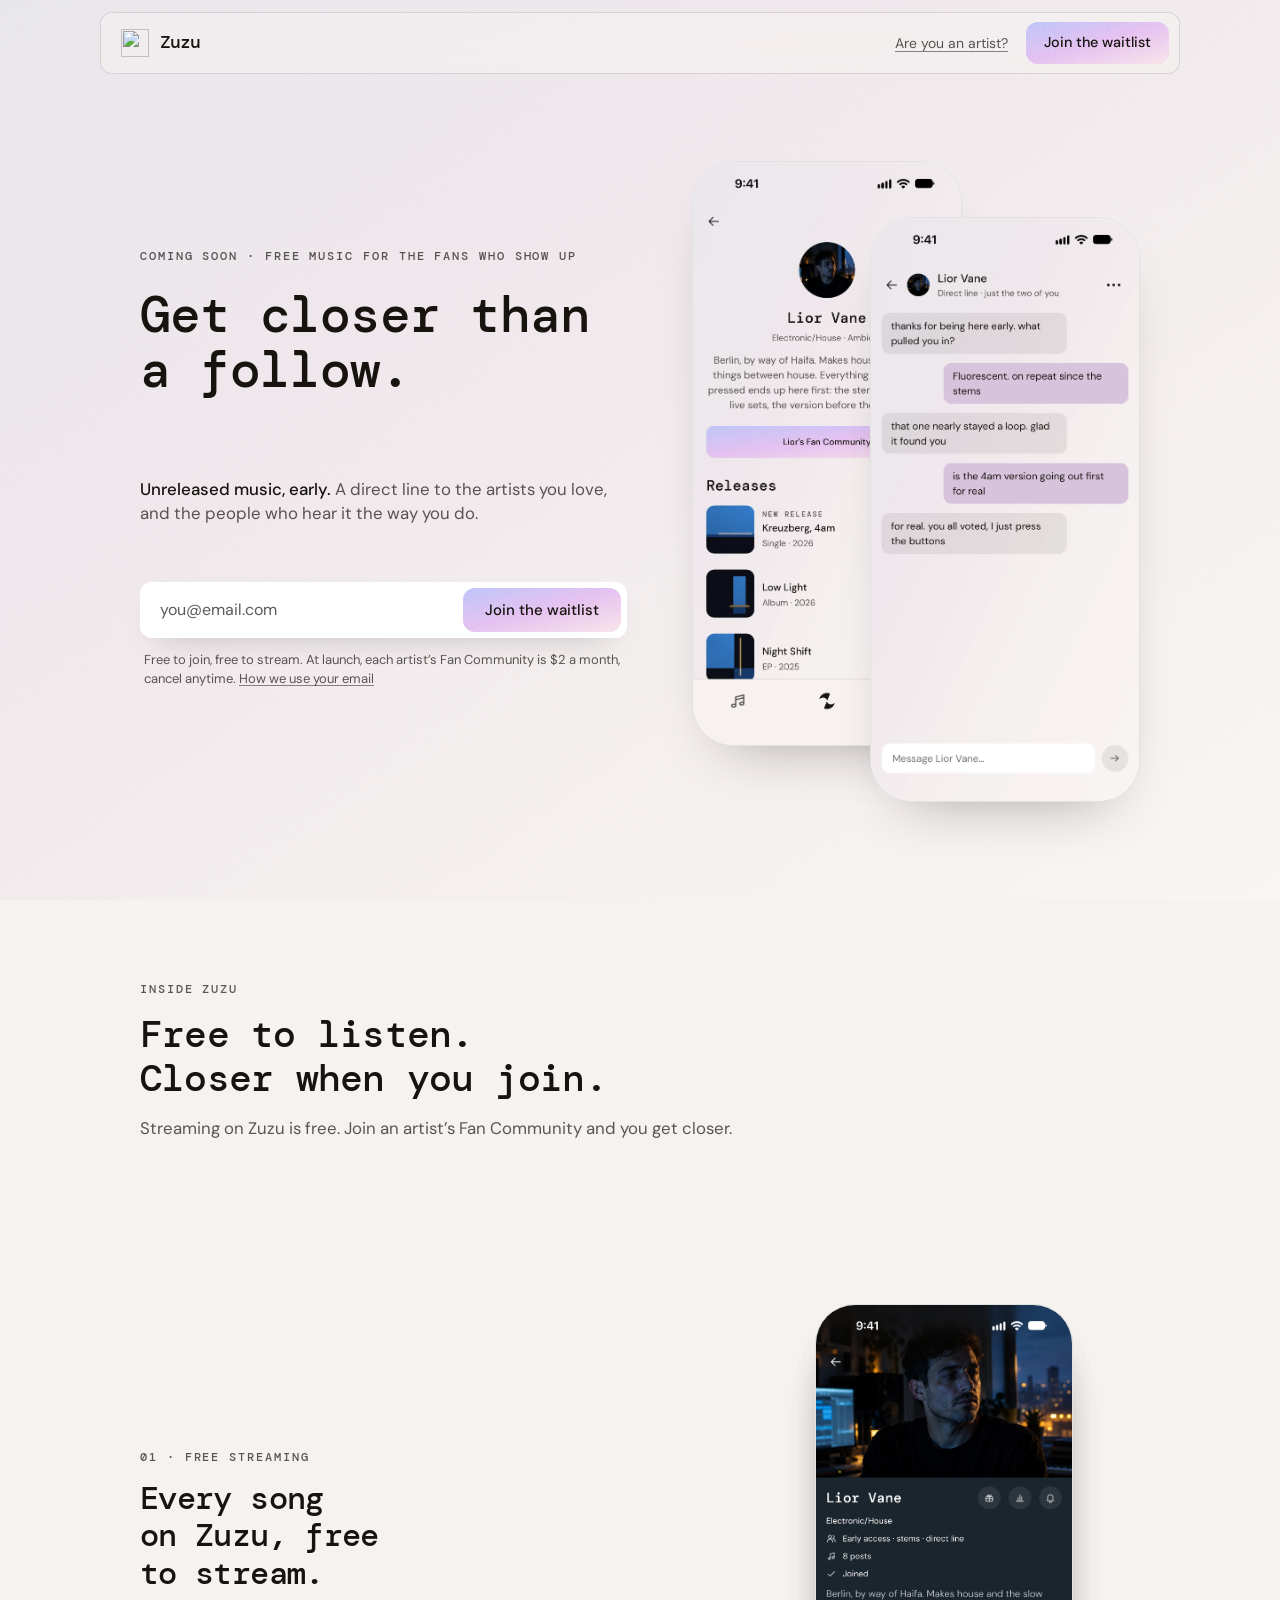
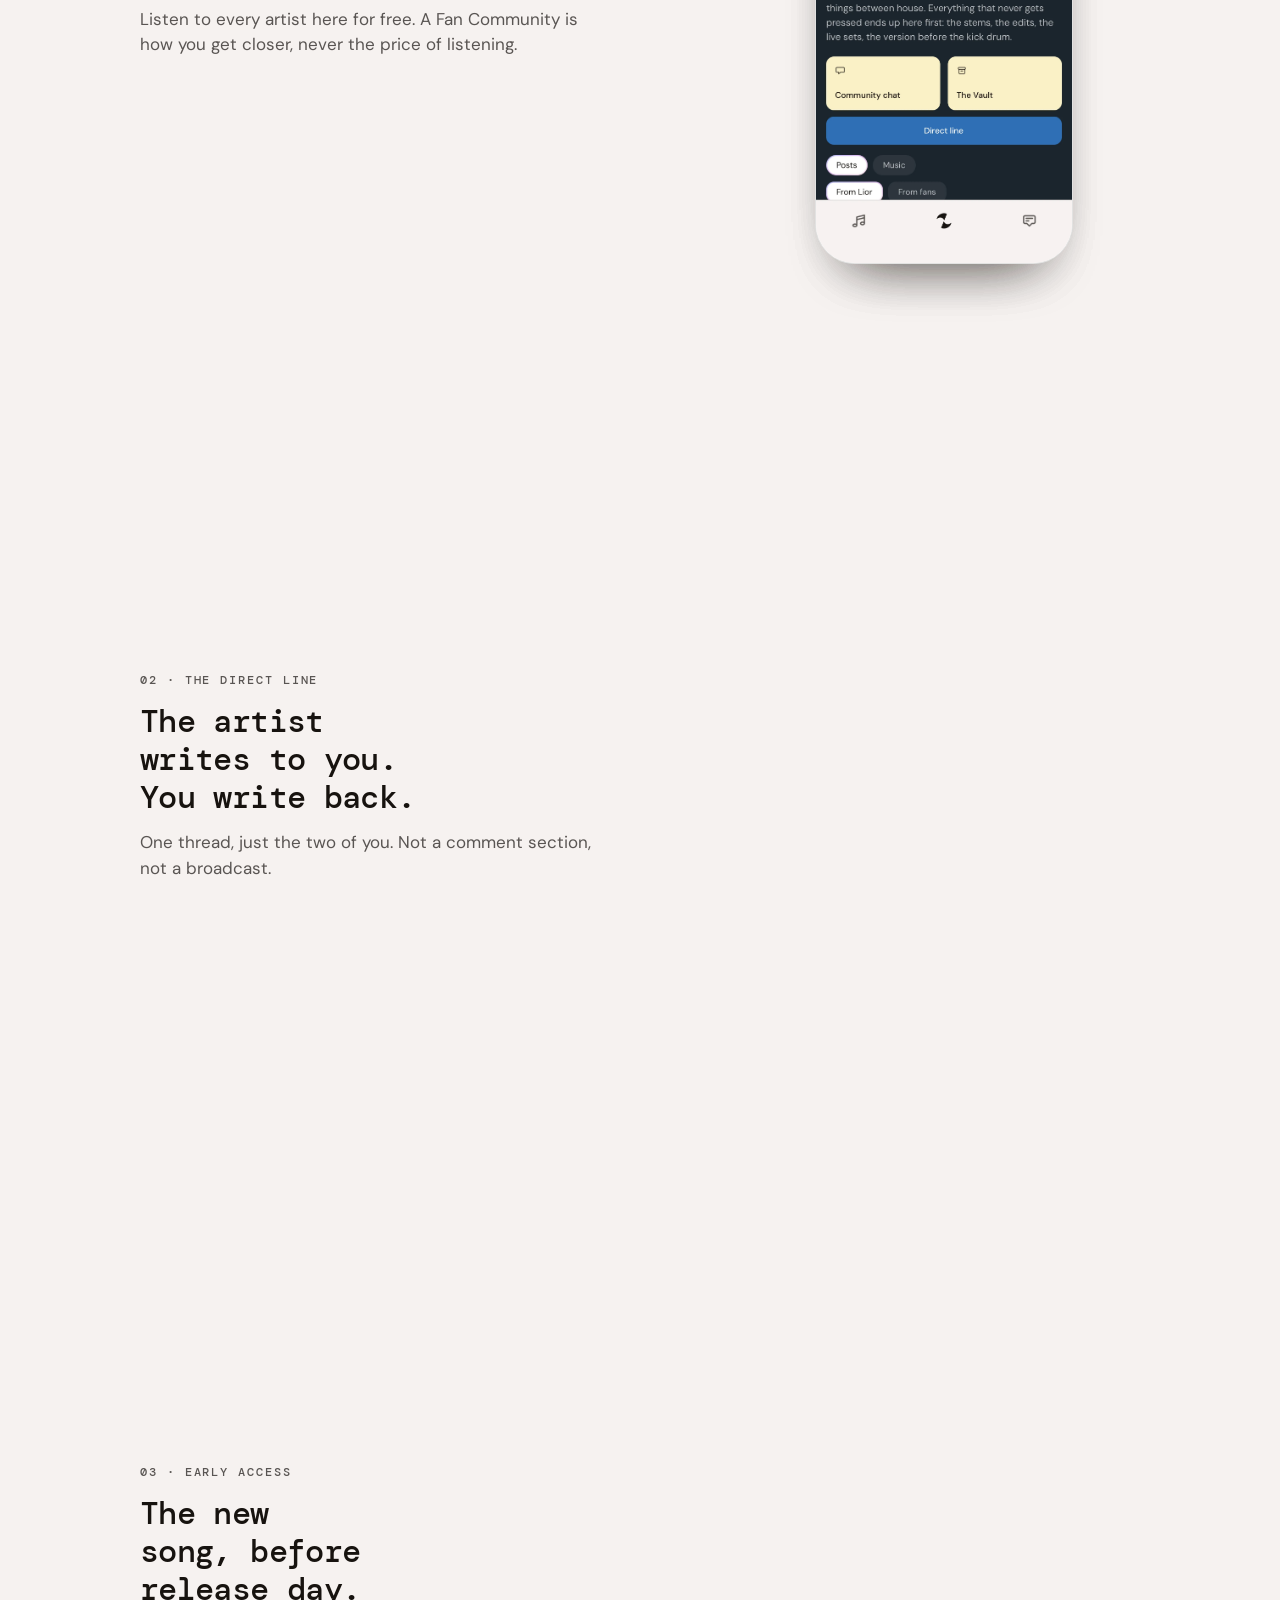
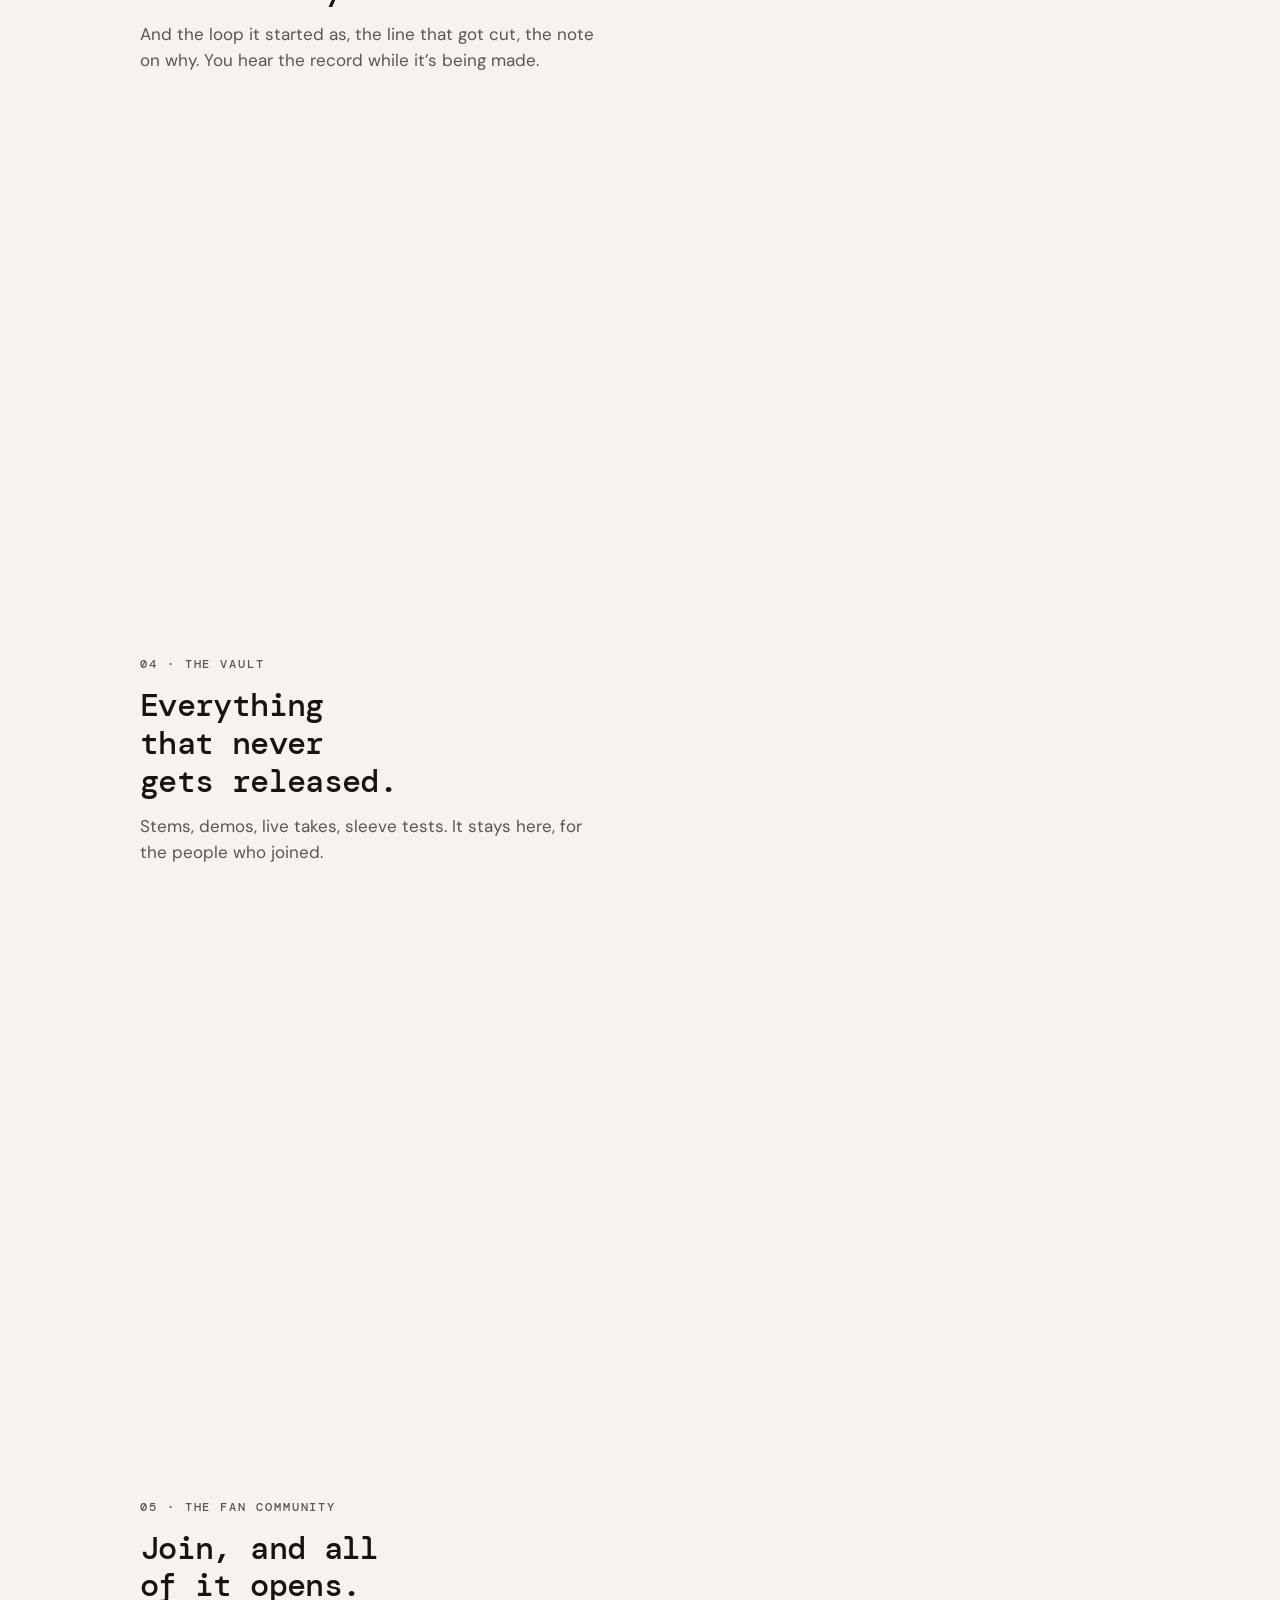
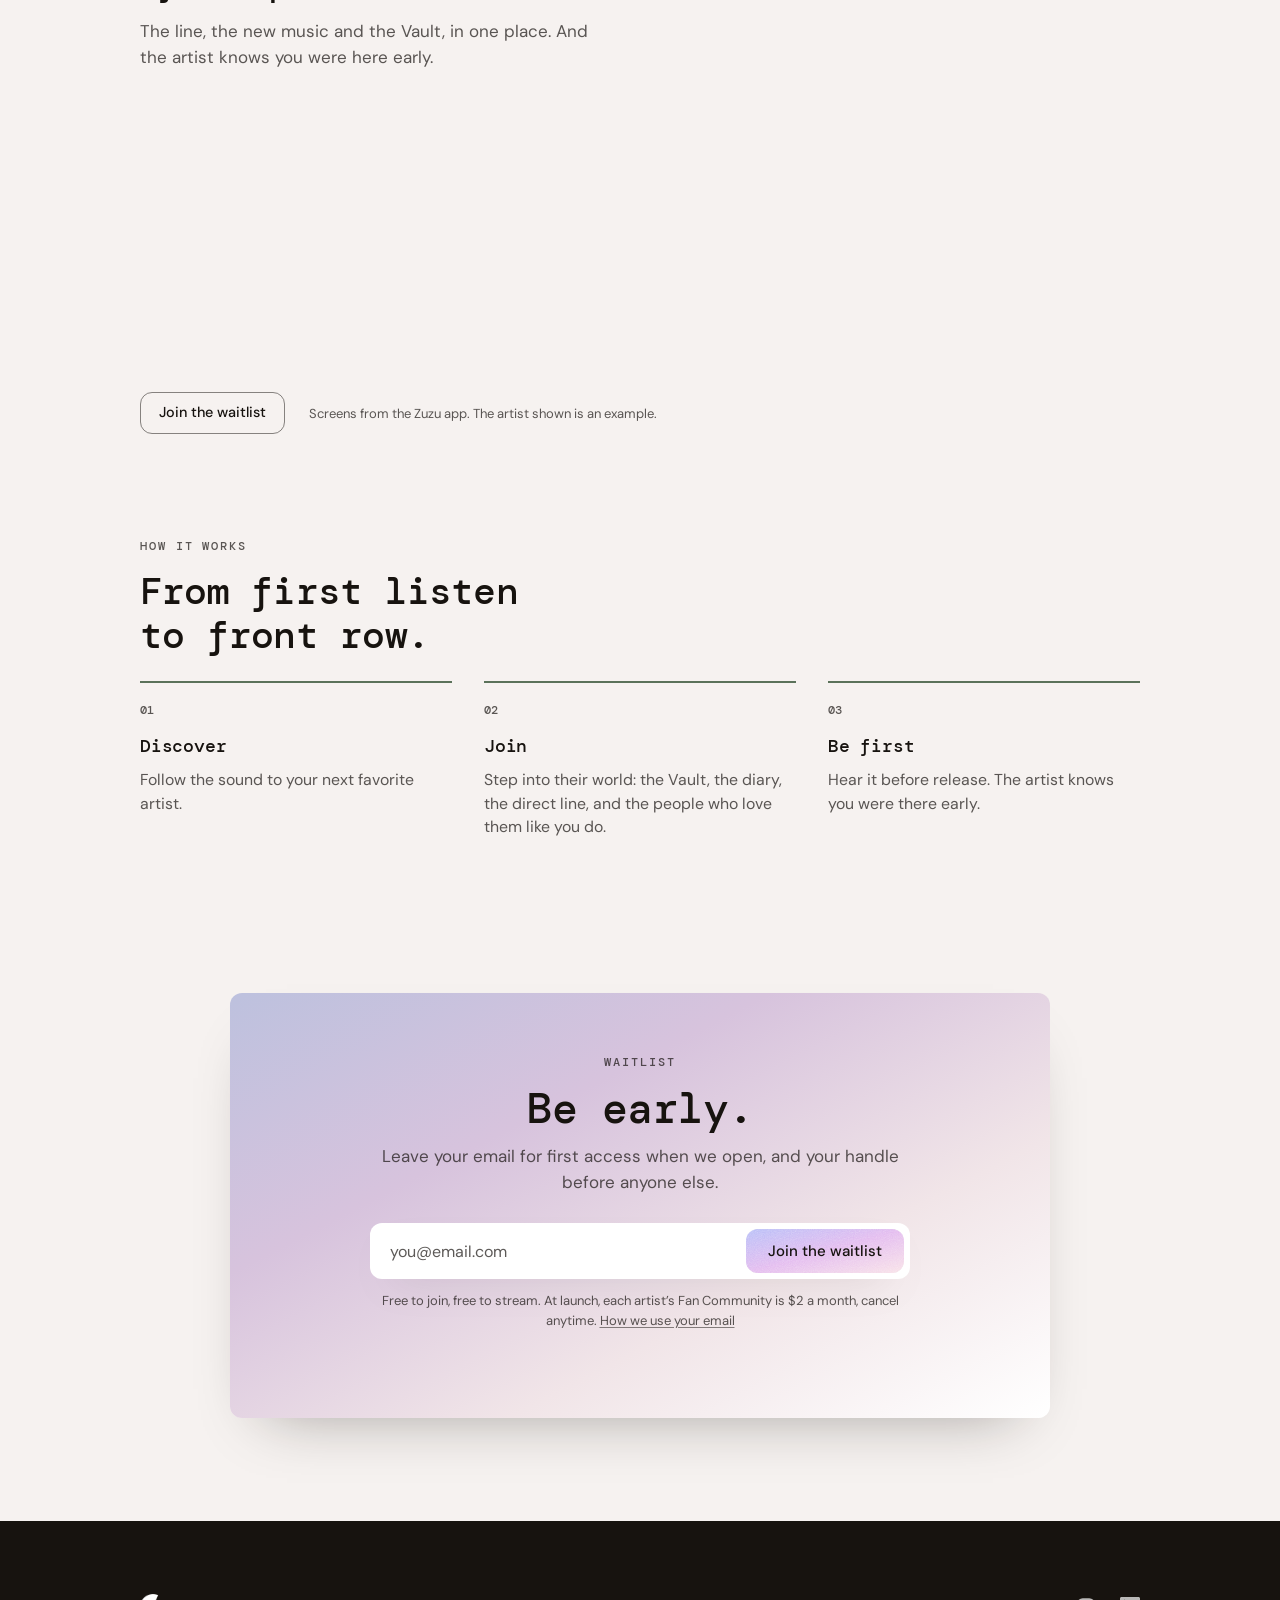
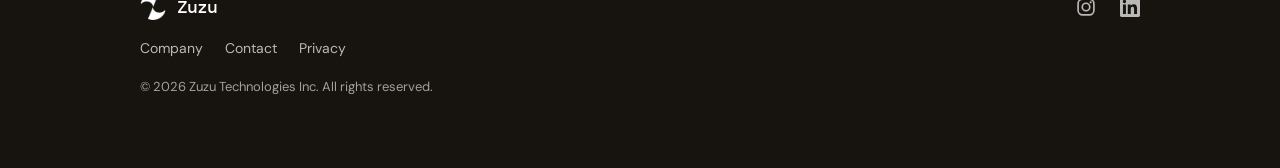
==== index.html @ b794f1a0 "Footer: Zuzu Technologies Inc. Co-Authored-By: Claude Opus 5.5 <noreply@anthropic.com>" ====
<!DOCTYPE html>
<html lang="en" data-theme="light">
<head>
  <meta charset="UTF-8" />
  <meta name="viewport" content="width=device-width, initial-scale=1.0" />
  <meta name="robots" content="noindex, nofollow" /><!-- pre-MVP: remove at real launch -->

  <title>Zuzu — Get closer than a follow</title>
  <meta name="description" content="Hear new music before it’s released, get a direct line to the artists you love, and find the other fans who hear it the way you do. $2 a month for one artist’s Fan Community. Streaming stays free." />

  <link rel="canonical" href="https://zuzu.music/" />

  <!-- Open Graph / social -->
  <meta property="og:type" content="website" />
  <meta property="og:title" content="Zuzu — Get closer than a follow" />
  <meta property="og:description" content="New music before release, a direct line to the artist, and the people who hear it the way you do." />
  <meta property="og:image" content="https://zuzu.music/assets/zuzu-share.jpg" />
  <meta property="og:image:alt" content="Zuzu — the relationship infrastructure for artists and their fans" />
  <meta property="og:url" content="https://zuzu.music/" />
  <meta name="twitter:card" content="summary_large_image" />
  <meta name="twitter:title" content="Zuzu — Get closer than a follow" />
  <meta name="twitter:description" content="New music before release, a direct line to the artist, and the people who hear it the way you do." />
  <meta name="twitter:image" content="https://zuzu.music/assets/zuzu-share.jpg" />

  <link rel="icon" type="image/png" sizes="64x64" href="assets/favicon-64.png?v=2" />
  <link rel="icon" type="image/png" sizes="32x32" href="assets/favicon-32.png?v=2" />
  <link rel="apple-touch-icon" href="assets/apple-touch-icon.png?v=2" />
  <meta name="theme-color" content="#F6F2F0" />

  <link rel="preconnect" href="https://fonts.googleapis.com" />
  <link rel="preconnect" href="https://fonts.gstatic.com" crossorigin />
  <link href="https://fonts.googleapis.com/css2?family=DM+Mono:wght@300;400;500&family=DM+Sans:opsz,wght@9..40,400;9..40,500&display=swap" rel="stylesheet" />

  <!-- Variant is resolved before first paint so the ad's headline is the first
       thing painted: no flash of the default, and no layout shift. Kept inline
       and tiny on purpose; the full logic lives in script.js. -->
  <script>
    (function () {
      try {
        var v = new URLSearchParams(location.search).get("utm_content");
        var known = { ad1: 1, ad2: 1, ad4: 1 };
        document.documentElement.setAttribute("data-variant", known[v] ? v : "default");
        /* The headline animates in word by word; flagged before first paint so
           it never shows, vanishes and shows again. Skipped for reduced motion. */
        if (!window.matchMedia("(prefers-reduced-motion: reduce)").matches) {
          document.documentElement.classList.add("js-words");
        }
      } catch (e) {
        document.documentElement.setAttribute("data-variant", "default");
      }
    })();
  </script>

  <!-- The direct line screen is the hero on every width: in front of the artist profile on wide screens, peeking under the form on phones. -->
  <link rel="preload" as="image" href="assets/shot-line.webp" />
  <link rel="stylesheet" href="styles.css?v=202611231655" />
</head>
<body data-role="fan">
  <a class="skip-link" href="#top">Skip to content</a>

  <!-- Page atmosphere: the Zuzu gradient at a quarter over Paper, with grain.
       Fixed, so it composites once and never repaints on scroll. -->
  <div class="atmosphere" aria-hidden="true">
    <div class="grain"></div>
  </div>

  <!-- Sticky top bar -->
  <header class="topbar" data-topbar>
    <div class="topbar__inner">
      <a class="brand" href="#top" aria-label="Zuzu home">
        <img class="brand__mark" src="assets/zuzu-mark.png" alt="" width="28" height="28" />
        <span class="brand__word">Zuzu</span>
      </a>
      <div class="topbar__right">
        <!-- The fan is the campaign audience, so the role switch is a quiet
             way out for artists rather than a 50/50 choice. Still a real
             toggle, still announces its state. -->
        <button type="button" class="rolelink" data-role-toggle-link aria-pressed="false">
          <span class="r-fan">Are you an artist?</span>
          <span class="r-artist">Are you a fan?</span>
        </button>
        <a class="btn topbar__cta" href="#waitlist">Join the waitlist</a>
      </div>
    </div>
  </header>

  <main id="top">

    <!-- HERO: the cover. Full-strength gradient, copy left, the artist's page right. -->
    <section class="hero" aria-labelledby="hero-title">
      <div class="wrap hero__grid">
        <div class="hero__copy">
          <p class="eyebrow">
            <span class="r-fan">Coming soon · Free music for the fans who show up</span>
            <span class="r-artist">Coming soon · For independent artists</span>
          </p>
          <h1 class="hero__title" id="hero-title">
            <span class="r-artist">Your audience should<br class="hero__break" />belong to you.</span>
            <span class="r-fan v-default">Get closer than<br class="hero__break" />a follow.</span>
            <span class="r-fan v-ad1">Hear it before<br class="hero__break" />the world does.</span>
            <span class="r-fan v-ad2">Everything that<br class="hero__break" />never gets released.</span>
            <span class="r-fan v-ad4">The most direct line<br class="hero__break" />to your favorite artist.</span>
          </h1>
          <div class="hero__ledes">
            <p class="hero__lede r-artist">
              New fans find your music. The ones who love it get closer. And you
              <strong>own who they are</strong>: real names and contact you keep, not numbers on a
              dashboard you rent.
            </p>
            <p class="hero__lede r-fan v-default">
              <strong>Unreleased music, early.</strong> A direct line to the artists you love, and the
              people who hear it the way you do.
            </p>
            <p class="hero__lede r-fan v-ad1">
              The first loop, the voice memo, the demo. <strong>On Zuzu, all of it lands in the artist’s Fan Community before release day.</strong>
            </p>
            <p class="hero__lede r-fan v-ad2">
              Stems, demos, live takes and voice memos. <strong>On Zuzu they live in the artist’s Vault, open to the fans who join.</strong>
            </p>
            <p class="hero__lede r-fan v-ad4">
              Join an artist’s Fan Community and the direct line opens. <strong>One thread, just the two of you: they write to you, and you write back.</strong>
            </p>
          </div>

          <form class="waitlist-form waitlist-form--hero" data-waitlist novalidate>
            <div class="field">
              <input class="field__input" id="email-hero" type="email" name="email" inputmode="email" autocomplete="email"
                     placeholder="you@email.com" aria-label="Email address" required />
              <button class="btn" type="submit" data-cta>Join the waitlist</button>
            </div>
            <p class="waitlist-form__note"><span data-note>Free. First access at launch, and your handle before anyone else.</span> <a href="/privacy/">How we use your email</a></p>
            <p class="waitlist-form__status" role="status" aria-live="polite"></p>
          </form>
        </div>

        <figure class="hero__visual">
          <!-- Fans: the direct line in front of the artist's profile. -->
          <img class="hero__shot hero__shot--back shot r-fan" src="assets/shot-artist.webp" width="1206" height="2622"
               loading="lazy" decoding="async" alt="" />
          <img class="hero__shot hero__shot--front shot r-fan" src="assets/shot-line.webp" width="1206" height="2622"
               fetchpriority="high" decoding="async"
               alt="The Zuzu app: a direct line between a fan and an artist, the artist asking what pulled you in. Behind it, the artist’s profile with their photo and releases." />
          <!-- Artists: what their people see. The room in front of the community page. -->
          <img class="hero__shot hero__shot--back shot r-artist" src="assets/shot-community.webp" width="1206" height="2622"
               loading="lazy" decoding="async" alt="" />
          <img class="hero__shot hero__shot--front shot r-artist" src="assets/shot-chat.webp" width="1206" height="2622"
               loading="lazy" decoding="async"
               alt="The Zuzu app as fans see it: a community chat with the artist answering in it. Behind it, the artist’s Fan Community page." />
        </figure>
      </div>
    </section>

    <!-- THE STORY: free streaming first, then four things joining an artist's
         Fan Community gets you (the direct line, early access, the Vault, the
         community itself), each a promise and its proof. Full screens from the app,
         all one size: one phone follows the beat on wide screens, each beat
         carries its own on phones. The copy never names an artist. -->
    <section class="story r-fan" id="story" aria-labelledby="story-title">
      <div class="wrap">
        <div class="story__intro">
          <p class="label">Inside Zuzu</p>
          <h2 class="section-title" id="story-title">Free to listen. Closer when you join.</h2>
          <p class="lead">Streaming on Zuzu is free. Join an artist’s Fan Community and you get closer.</p>
        </div>

        <div class="story__layout">
          <div class="story__beats">
            <article class="beat" data-beat="1" data-reveal>
              <p class="label beat__label">01 · Free streaming</p>
              <h3 class="beat__title">Every song on Zuzu, free to stream.</h3>
              <p class="beat__text">Listen to every artist here for free. A Fan Community is how you get closer, never the price of listening.</p>
              <img class="beat__shot shot" data-fly src="assets/shot-stream.webp" width="1206" height="2622" loading="lazy" decoding="async" alt="The Zuzu player with a song playing: its cover, the time bar, and play, skip and repeat controls." />
            </article>
            <article class="beat" data-beat="2" data-reveal>
              <p class="label beat__label">02 · The direct line</p>
              <h3 class="beat__title">The artist writes to you. You write back.</h3>
              <p class="beat__text">One thread, just the two of you. Not a comment section, not a broadcast.</p>
              <img class="beat__shot shot" data-fly src="assets/shot-line.webp" width="1206" height="2622" loading="lazy" decoding="async" alt="A direct line thread between a fan and an artist: the artist asks what pulled you in, and answers which version goes out first." />
            </article>
            <article class="beat" data-beat="3" data-reveal>
              <p class="label beat__label">03 · Early access</p>
              <h3 class="beat__title">The new song, before release day.</h3>
              <p class="beat__text">And the loop it started as, the line that got cut, the note on why. You hear the record while it’s being made.</p>
              <img class="beat__shot shot" data-fly src="assets/shot-diary.webp" width="1206" height="2622" loading="lazy" decoding="async" alt="A song diary: a voice note of the first loop with its waveform, a note on why the kick comes in late, and the finished song marked yours now, everyone else on release day." />
            </article>
            <article class="beat" data-beat="4" data-reveal>
              <p class="label beat__label">04 · The Vault</p>
              <h3 class="beat__title">Everything that never gets released.</h3>
              <p class="beat__text">Stems, demos, live takes, sleeve tests. It stays here, for the people who joined.</p>
              <img class="beat__shot shot" data-fly src="assets/shot-vault.webp" width="1206" height="2622" loading="lazy" decoding="async" alt="An artist’s Vault, filtered by demos, voice memos, photos and live: a sleeve test, stems, a live set, a photo of the desk, a session photo and a voice memo." />
            </article>
            <article class="beat" data-beat="5" data-reveal>
              <p class="label beat__label">05 · The Fan Community</p>
              <h3 class="beat__title">Join, and all of it opens.</h3>
              <p class="beat__text">The line, the new music and the Vault, in one place. And the artist knows you were here early.</p>
              <img class="beat__shot shot" data-fly src="assets/shot-community.webp" width="1206" height="2622" loading="lazy" decoding="async" alt="An artist’s Fan Community in the Zuzu app, under the artist’s photo and marked Joined: early access, stems and a direct line, with doors to the community chat, the Vault and the direct line." />
            </article>
          </div>

          <div class="story__stage" aria-hidden="true">
            <div class="stage" data-stage data-fly>
              <img class="stage__shot shot is-active" data-shot="1" src="assets/shot-stream.webp" width="1206" height="2622" loading="lazy" decoding="async" alt="" />
              <img class="stage__shot shot" data-shot="2" src="assets/shot-line.webp" width="1206" height="2622" loading="lazy" decoding="async" alt="" />
              <img class="stage__shot shot" data-shot="3" src="assets/shot-diary.webp" width="1206" height="2622" loading="lazy" decoding="async" alt="" />
              <img class="stage__shot shot" data-shot="4" src="assets/shot-vault.webp" width="1206" height="2622" loading="lazy" decoding="async" alt="" />
              <img class="stage__shot shot" data-shot="5" src="assets/shot-community.webp" width="1206" height="2622" loading="lazy" decoding="async" alt="" />
            </div>
          </div>
        </div>

        <div class="story__end">
          <a class="btn-secondary" href="#waitlist">Join the waitlist</a>
          <p class="story__note">Screens from the Zuzu app. The artist shown is an example.</p>
        </div>
      </div>
    </section>

    <!-- THE GAP, AND HOW ZUZU CLOSES IT (artists): the problem, the three
         steps, then a calculator that turns their own audience into a
         monthly figure at $1 a person. -->
    <section class="gap section r-artist" id="how-artists" aria-labelledby="gap-title">
      <div class="wrap">
        <p class="label">The gap nobody built for</p>
        <h2 class="gap__title" id="gap-title"><span>Fans spend billions on the artists they love.</span> <span>Almost none of it reaches the artist.</span></h2>
        <div class="stats">
          <div class="stat" data-reveal>
            <span class="stat__num">97%</span>
            <span class="stat__cap">of artists earn under <strong>$1,000 a year</strong> from streaming</span>
          </div>
          <div class="stat" data-reveal>
            <span class="stat__num">$0.004</span>
            <span class="stat__cap">average payout <strong>per stream</strong></span>
          </div>
          <div class="stat" data-reveal>
            <span class="stat__num">2%</span>
            <span class="stat__cap">of listeners drive <strong>20% of your streams</strong></span>
          </div>
        </div>
        <!-- The calculator. Plain arithmetic in the browser: their number,
             times the share who join, times $1 a month each. Nothing is sent
             anywhere. -->
        <div class="calc" data-calc data-reveal>
          <div class="calc__in">
            <p class="label">Your numbers</p>
            <h3 class="calc__title">What could your community pay you?</h3>
            <fieldset class="calc__source">
              <legend class="calc__legend">Start from your</legend>
              <label class="pill"><input type="radio" name="calc-source" value="listeners" checked /><span>Monthly listeners</span></label>
              <label class="pill"><input type="radio" name="calc-source" value="followers" /><span>Followers</span></label>
            </fieldset>
            <label class="calc__field-label" for="calc-n" data-calc-noun>How many monthly listeners do you have?</label>
            <input class="calc__input" id="calc-n" type="text" inputmode="numeric" autocomplete="off" value="20,000" />
            <label class="calc__field-label" for="calc-rate">If <output data-calc-rate-out for="calc-rate">2%</output> of them join</label>
            <input class="calc__range" id="calc-rate" type="range" min="0.5" max="5" step="0.5" value="2" />
            <div class="calc__ticks" aria-hidden="true"><span>0.5%</span><span>5%</span></div>
          </div>
          <!-- Us vs them: the same fans, two ways of paying you. -->
          <div class="calc__out" aria-live="polite">
            <p class="calc__people"><span data-calc-people>400</span> people join</p>
            <div class="cmp">
              <div class="cmp__row cmp__row--us">
                <p class="cmp__name">On Zuzu</p>
                <p class="cmp__amt"><span data-calc-month>$400</span> <span class="cmp__unit">a month</span></p>
                <div class="cmp__bar"><i data-calc-bar-us></i></div>
              </div>
              <div class="cmp__row cmp__row--them">
                <p class="cmp__name">The same fans on major streaming apps</p>
                <p class="cmp__amt"><span data-calc-stream>$48</span> <span class="cmp__unit">a month</span></p>
                <div class="cmp__bar"><i data-calc-bar-them></i></div>
              </div>
            </div>
            <p class="calc__x"><span data-calc-x>8×</span> more from the same fans.</p>
            <p class="calc__year"><span data-calc-year>$4,800</span> a year on Zuzu, <span data-calc-stream-year>$576</span> on streaming.</p>
          </div>
        </div>

      </div>
    </section>

    <!-- STUDIO: the artist's console. Tabs over full-window screens; without
         JS every panel simply shows, one after another. -->
    <section class="studio section r-artist" id="studio" aria-labelledby="studio-title">
      <div class="wrap">
        <p class="label">Zuzu Studio · for artists</p>
        <h2 class="section-title" id="studio-title">Your audience, on a console you own.</h2>
        <p class="lead">Studio is the web app behind every community. Post, see who’s listening, take the lines you want, upload once, go live. Half of every $2 is yours.</p>

        <div class="tabs" role="tablist" aria-label="Zuzu Studio" data-tabs>
            <button type="button" class="tab" role="tab" id="tab-dashboard" aria-controls="panel-dashboard" aria-selected="true">Dashboard</button>
            <button type="button" class="tab" role="tab" id="tab-audience" aria-controls="panel-audience" aria-selected="false" tabindex="-1">Audience</button>
            <button type="button" class="tab" role="tab" id="tab-room" aria-controls="panel-room" aria-selected="false" tabindex="-1">The room</button>
            <button type="button" class="tab" role="tab" id="tab-lines" aria-controls="panel-lines" aria-selected="false" tabindex="-1">Lines</button>
            <button type="button" class="tab" role="tab" id="tab-music" aria-controls="panel-music" aria-selected="false" tabindex="-1">Music</button>
            <button type="button" class="tab" role="tab" id="tab-vault" aria-controls="panel-vault" aria-selected="false" tabindex="-1">The Vault</button>
            <button type="button" class="tab" role="tab" id="tab-live" aria-controls="panel-live" aria-selected="false" tabindex="-1">Go live</button>
        </div>
        <div class="panels">
          <div class="panel" role="tabpanel" id="panel-dashboard" aria-labelledby="tab-dashboard">
            <div class="panel__copy">
              <h3 class="panel__title">Your people, at a glance.</h3>
              <p class="panel__text">Who joined, who’s listening, what’s playing and what you’ve earned. Hide the counts when you’d rather not look.</p>
            </div>
            <div class="panel__frame">
              <img class="panel__shot shot" data-fly src="assets/studio-dashboard.webp" width="2560" height="1600" loading="lazy" decoding="async" alt="The Zuzu Studio dashboard: people who joined, listeners, plays, revenue and gifts, monthly plays, the community’s growth, recent activity and top tracks." />
            </div>
          </div>
          <div class="panel" role="tabpanel" id="panel-audience" aria-labelledby="tab-audience">
            <div class="panel__copy">
              <h3 class="panel__title">Know who shows up. Write to them.</h3>
              <p class="panel__text">Listeners grouped by how they listen, where they are and what they play. Message any group from here.</p>
            </div>
            <div class="panel__frame">
              <img class="panel__shot shot" data-fly src="assets/studio-audience.webp" width="2560" height="1600" loading="lazy" decoding="async" alt="Studio Audience: listeners, streams, saves and people who joined over twelve months, with top songs, sources of streams and audience segments." />
            </div>
          </div>
          <div class="panel" role="tabpanel" id="panel-room" aria-labelledby="tab-room">
            <div class="panel__copy">
              <h3 class="panel__title">Your community chat, with you in it.</h3>
              <p class="panel__text">The same room your people are in, from your desk. Drop in whenever.</p>
            </div>
            <div class="panel__frame">
              <img class="panel__shot shot" data-fly src="assets/studio-room.webp" width="2560" height="1600" loading="lazy" decoding="async" alt="The Studio inbox showing the community room, with fans talking and the artist answering, and direct line requests beside it." />
            </div>
          </div>
          <div class="panel" role="tabpanel" id="panel-lines" aria-labelledby="tab-lines">
            <div class="panel__copy">
              <h3 class="panel__title">Fans ask for a line. You accept the ones you want.</h3>
              <p class="panel__text">One thread each, and nothing you didn’t open.</p>
            </div>
            <div class="panel__frame">
              <img class="panel__shot shot" data-fly src="assets/studio-lines.webp" width="2560" height="1600" loading="lazy" decoding="async" alt="Studio direct lines: a list of open lines with each fan’s last message, and the thread beside it." />
            </div>
          </div>
          <div class="panel" role="tabpanel" id="panel-music" aria-labelledby="tab-music">
            <div class="panel__copy">
              <h3 class="panel__title">Upload once.</h3>
              <p class="panel__text">Records, songs and drafts, lossless in. Publish when it’s ready.</p>
            </div>
            <div class="panel__frame">
              <img class="panel__shot shot" data-fly src="assets/studio-music.webp" width="2560" height="1600" loading="lazy" decoding="async" alt="Studio My Music: an album and an EP with their tracks, each published or draft, and an upload button." />
            </div>
          </div>
          <div class="panel" role="tabpanel" id="panel-vault" aria-labelledby="tab-vault">
            <div class="panel__copy">
              <h3 class="panel__title">Everything you keep back, open to your people.</h3>
              <p class="panel__text">Demos, voice notes, photos and live takes, with the Song Diary beside each track.</p>
            </div>
            <div class="panel__frame">
              <img class="panel__shot shot" data-fly src="assets/studio-vault.webp" width="2560" height="1600" loading="lazy" decoding="async" alt="The Studio Vault: pieces linked to songs and marked Vault or Diary, with a diary panel for one track." />
            </div>
          </div>
          <div class="panel" role="tabpanel" id="panel-live" aria-labelledby="tab-live">
            <div class="panel__copy">
              <h3 class="panel__title">Go live from your phone.</h3>
              <p class="panel__text">Studio runs the room; your phone is the camera. A free preview, then your people.</p>
            </div>
            <div class="panel__frame">
              <img class="panel__shot shot" data-fly src="assets/studio-live.webp" width="2560" height="1600" loading="lazy" decoding="async" alt="Studio Go Live: pair your phone, set a title and type, choose a free preview, go live now or schedule." />
            </div>
          </div>
        </div>
      </div>
    </section>

    <!-- HOW IT WORKS (artists), after the Studio demo. -->
    <section class="how section r-artist" id="how-artists-steps" aria-labelledby="how-artist-title">
      <div class="wrap">
        <p class="label">How it works</p>
        <h2 class="section-title" id="how-artist-title">Listeners become fans you know, reach, and keep.</h2>
        <p class="lead gap__sub">
          Your biggest fans are already there. You just can’t see them, reach them, or keep them.
          <strong>That’s what Zuzu fixes.</strong>
        </p>
        <ol class="fixes" aria-label="How Zuzu fixes it">
          <li class="fix" data-reveal>
            <span class="fix__n">01</span>
            <h3 class="fix__title">Get discovered</h3>
            <p>New fans find you by the sound, not by an algorithm.</p>
          </li>
          <li class="fix" data-reveal>
            <span class="fix__n">02</span>
            <h3 class="fix__title">Get closer</h3>
            <p>Your biggest fans back you directly, for early drops and the process behind them.</p>
          </li>
          <li class="fix" data-reveal>
            <span class="fix__n">03</span>
            <h3 class="fix__title">Own the relationship</h3>
            <p>Fans choose to be known to you: name, contact, history. Yours to keep.</p>
          </li>
        </ol>
      </div>
    </section>

    <!-- HOW IT WORKS (fans; the artist version sits with the gap above) -->
    <section class="how section r-fan" id="how" aria-labelledby="how-title">
      <div class="wrap">
        <p class="label">How it works</p>
        <h2 class="section-title" id="how-title">From first listen to front row.</h2>
        <ol class="steps">
          <li class="step" data-reveal>
            <span class="step__n">01</span>
            <div class="step__body">
              <h3 class="step__title">Discover</h3>
              <p>Follow the sound to your next favorite artist.</p>
            </div>
          </li>
          <li class="step" data-reveal>
            <span class="step__n">02</span>
            <div class="step__body">
              <h3 class="step__title">Join</h3>
              <p>Step into their world: the Vault, the diary, the direct line, and the people who love them like you do.</p>
            </div>
          </li>
          <li class="step" data-reveal>
            <span class="step__n">03</span>
            <div class="step__body">
              <h3 class="step__title">Be first</h3>
              <p>Hear it before release. The artist knows you were there early.</p>
            </div>
          </li>
        </ol>
      </div>
    </section>

    <!-- JOIN: the one highlighted card on this screen takes the gradient. -->
    <section class="join section" id="waitlist" aria-labelledby="join-title">
      <div class="wrap">
        <div class="join__card" data-reveal>
          <p class="label join__label">Waitlist</p>
          <h2 class="join__title" id="join-title">Be early.</h2>

          <p class="join__sub r-artist">
            We’re onboarding a first group of founding artists. Leave your email and we’ll bring you
            in first, with first pick of your @handle.
          </p>
          <p class="join__sub r-fan">
            Leave your email for first access when we open, and your handle before anyone else.
          </p>

          <form class="waitlist-form waitlist-form--main" data-waitlist novalidate>
            <div class="field">
              <input class="field__input" id="email-main" type="email" name="email" inputmode="email" autocomplete="email"
                     placeholder="you@email.com" aria-label="Email address" required />
              <button class="btn" type="submit" data-cta>Join the waitlist</button>
            </div>
            <p class="waitlist-form__note">Free to join, free to stream. At launch, each artist’s Fan Community is $2 a month, cancel anytime. <a href="/privacy/">How we use your email</a></p>
            <p class="waitlist-form__status" role="status" aria-live="polite"></p>
          </form>

          <!-- Shown only after a signup lands. Optional: skipping it costs nothing. -->
          <div class="after" data-after-signup hidden>
            <form class="waitlist-form after__form" data-artist-request novalidate>
              <label class="after__label" for="artist-wanted">Which artist do you want on Zuzu first?</label>
              <div class="field">
                <input class="field__input" id="artist-wanted" type="text" name="artist"
                       autocomplete="off" placeholder="Their name" maxlength="120" />
                <button class="btn" type="submit">Send</button>
              </div>
              <p class="waitlist-form__status" role="status" aria-live="polite"></p>
            </form>
            <button type="button" class="btn-secondary sharebtn" data-share>Share Zuzu</button>
          </div>
        </div>
      </div>
    </section>
  </main>

  <footer class="footer">
    <div class="wrap footer__inner">
      <div class="footer__brand">
        <img class="footer__mark" src="assets/zuzu-mark-white.png" alt="" width="26" height="26" />
        <span>Zuzu</span>
      </div>
      <!-- Icons at the right. Instagram follows the role: @zuzuforfans on the fan
           view, @zuzuforartists on the artist view (r-fan / r-artist). -->
      <nav class="footer__social" aria-label="Zuzu elsewhere">
        <a class="r-fan" href="https://www.instagram.com/zuzuforfans/" target="_blank" rel="noopener" aria-label="Zuzu on Instagram"><svg class="footer__icon" viewBox="0 0 24 24" aria-hidden="true" focusable="false"><rect x="2.5" y="2.5" width="19" height="19" rx="5.5" fill="none" stroke="currentColor" stroke-width="2"/><circle cx="12" cy="12" r="4.5" fill="none" stroke="currentColor" stroke-width="2"/><circle cx="17.6" cy="6.4" r="1.3" fill="currentColor"/></svg></a>
        <a class="r-artist" href="https://www.instagram.com/zuzuforartists/" target="_blank" rel="noopener" aria-label="Zuzu on Instagram"><svg class="footer__icon" viewBox="0 0 24 24" aria-hidden="true" focusable="false"><rect x="2.5" y="2.5" width="19" height="19" rx="5.5" fill="none" stroke="currentColor" stroke-width="2"/><circle cx="12" cy="12" r="4.5" fill="none" stroke="currentColor" stroke-width="2"/><circle cx="17.6" cy="6.4" r="1.3" fill="currentColor"/></svg></a>
        <a href="https://www.linkedin.com/company/zuzuapp/" target="_blank" rel="noopener" aria-label="Zuzu on LinkedIn"><svg class="footer__icon" viewBox="0 0 24 24" aria-hidden="true" focusable="false"><path fill="currentColor" d="M20.447 20.452h-3.554v-5.569c0-1.328-.027-3.037-1.852-3.037-1.853 0-2.136 1.445-2.136 2.939v5.667H9.351V9h3.414v1.561h.046c.477-.9 1.637-1.85 3.37-1.85 3.601 0 4.267 2.37 4.267 5.455v6.286zM5.337 7.433a2.062 2.062 0 1 1 0-4.125 2.062 2.062 0 0 1 0 4.125zm1.782 13.019H3.555V9h3.564v11.452zM22.225 0H1.771C.792 0 0 .774 0 1.729v20.542C0 23.227.792 24 1.771 24h20.451C23.2 24 24 23.227 24 22.271V1.729C24 .774 23.2 0 22.225 0z"/></svg></a>
      </nav>
      <p class="footer__line r-artist">Your audience should belong to you.</p>
      <nav class="footer__links" aria-label="Footer">
        <a href="/company/"><span>Company</span></a>
        <a href="mailto:admin@zuzu.music"><span>Contact</span></a>
        <a href="/privacy/"><span>Privacy</span></a>
      </nav>
      <p class="footer__legal">
        © <span data-year>2026</span> Zuzu Technologies Inc. All rights reserved.
      </p>
    </div>
  </footer>

  <script src="script.js?v=202611231655"></script>
</body>
</html>
---- styles.css ----
/* =========================================================
   Zuzu — waitlist landing · Brand Guide V1.3
   Layout: a full-strength gradient cover, then a Paper page that tells one
   song's story from Rand Bellar's community (a sticky screen that follows
   the text on wide viewports, inline screens on phones), the six promises
   as a table, FAQ, and one highlighted join card.
   Type: DM Mono for display, titles, labels and numbers; DM Sans for body,
   captions and buttons. Nothing heavier than Medium, no italics.
   ========================================================= */

:root {
  /* Palette — V1.3 p16 */
  --ink:    #17130F;
  --paper:  #F6F2F0;
  --peri:   #BDC1DE;
  --lilac:  #D7C3DD;
  --blush:  #F1E5E8;
  --sage:   #5B725A;

  /* Mode tokens (light = fan view) */
  --surface:  var(--paper);
  --fg:       var(--ink);
  --fg-70:    color-mix(in srgb, var(--ink) 70%, transparent);
  --fg-60:    color-mix(in srgb, var(--ink) 70%, transparent);  /* on a gradient the floor is 70 (p21) */
  --label:    color-mix(in srgb, var(--ink) 70%, transparent);  /* Sage labels sit on Paper and White only; on a gradient, Ink at 70 */
  --wash:     .25;                                               /* p18: the hero gradient at 25% over its surface */
  --grain:    url("data:image/svg+xml,%3Csvg xmlns='http://www.w3.org/2000/svg' width='64' height='64'%3E%3Cfilter id='n'%3E%3CfeTurbulence type='fractalNoise' baseFrequency='0.85' numOctaves='2' stitchTiles='stitch'/%3E%3CfeColorMatrix type='saturate' values='0'/%3E%3C/filter%3E%3Crect width='100%25' height='100%25' filter='url(%23n)'/%3E%3C/svg%3E");  /* the grain tile the app uses, 64px, overlay */
  --hairline: color-mix(in srgb, var(--ink) 12%, transparent);  /* 1px hairlines */
  --outline:  color-mix(in srgb, var(--ink) 50%, transparent);  /* secondary buttons */
  --rest:     color-mix(in srgb, var(--ink) 8%, transparent);   /* at-rest fills */
  --card:     #FFFFFF;
  --hero-grad: linear-gradient(to bottom right, #BDC1DE 0%, #D7C3DD 33%, #F1E5E8 67%, #FFFFFF 100%);
  --btn-grad:  linear-gradient(to bottom right, #B7BEF8, #E3BAEF, #F9E2E8);
  --btn-fg:   var(--ink);
  --ring-solid: #E3BAEF;
  --ok:       #2F6B45;
  --err:      #B8261C;
  --shadow:   0 28px 60px -36px rgba(23, 19, 15, .42);
  --topbar-bg:       rgba(246, 242, 240, .55);
  --topbar-bg-stuck: rgba(246, 242, 240, .8);

  --mono: "DM Mono", ui-monospace, "SFMono-Regular", Menlo, monospace;
  --sans: "DM Sans", system-ui, -apple-system, "Segoe UI", sans-serif;
  --radius:   12px;
  --maxw:     1080px;
  --gutter:   clamp(20px, 5vw, 40px);
  --topbar-h: 84px;
  --ease:     cubic-bezier(.2, .7, .2, 1);
}

/* Night (artist view) */
:root[data-theme="dark"] {
  --surface:  var(--ink);
  --fg:       #FFFFFF;
  --fg-70:    rgba(255, 255, 255, .7);
  --fg-60:    rgba(255, 255, 255, .7);
  --label:    rgba(255, 255, 255, .7);
  --hairline: rgba(255, 255, 255, .12);
  --outline:  rgba(255, 255, 255, .5);
  --rest:     rgba(255, 255, 255, .08);
  --card:     rgba(255, 255, 255, .08);
  --hero-grad: linear-gradient(to bottom right, #17130F 0%, #2B1B1C 33%, #3A2A20 67%, #303429 100%);
  --btn-grad:  linear-gradient(to bottom right, #7B4348, #8E5732, #696D61);
  --btn-fg:   #FFFFFF;
  --ring-solid: #8E5732;
  --ok:       #9FD9B4;
  --err:      #F29A91;
  --shadow:   0 28px 60px -30px rgba(0, 0, 0, .75);
  --topbar-bg:       rgba(23, 19, 15, .5);
  --topbar-bg-stuck: rgba(23, 19, 15, .78);
}

/* ---------- Base ---------- */
*, *::before, *::after { box-sizing: border-box; }

html {
  background: var(--surface);
  scroll-behavior: smooth;
  overscroll-behavior-y: none;
}
body {
  margin: 0;
  background: transparent;              /* the fixed atmosphere shows through */
  color: var(--fg);
  font-family: var(--sans);
  font-size: clamp(16px, .9vw + 12px, 17px);
  line-height: 1.5;
  -webkit-font-smoothing: antialiased;
  text-rendering: optimizeLegibility;
  overflow-x: hidden;
}
strong, em { font-weight: 500; font-style: normal; }   /* emphasis is Medium, never Bold or Italic */
h1, h2, h3 { text-wrap: balance; }
img { max-width: 100%; }
:focus-visible { outline: 2px solid var(--fg); outline-offset: 3px; border-radius: 4px; }

.wrap { max-width: var(--maxw); margin-inline: auto; padding-inline: var(--gutter); }
main { overflow-x: clip; }
.section { padding-block: clamp(56px, 8vw, 112px); }
#how, #waitlist, #story { scroll-margin-top: calc(var(--topbar-h) + 8px); }

/* Skip link — visually hidden until focused. */
.skip-link {
  position: absolute; left: 12px; top: -52px; z-index: 100;
  background: var(--fg); color: var(--surface);
  font-family: var(--mono); font-size: .8rem;
  padding: 9px 16px; border-radius: var(--radius); text-decoration: none;
  transition: top .2s var(--ease);
}
.skip-link:focus { top: 12px; outline: 2px solid var(--surface); outline-offset: 2px; }

/* ---------- Atmosphere: the UI background, as the guide builds it (V1.3 p18 · 04) ----------
   The mode's hero gradient at 25% over its surface, drawn corner to corner:
   Zuzu over Paper, Night over Ink. Grain at 25%: the one grain tile, overlay
   blend, tiled at 64px. Nothing else. It is the same recipe, stop for stop,
   as bg-wash in the app. Pinned to the viewport so the screen you are on
   always carries the whole sweep; one fixed layer, composited once. */
.atmosphere {
  position: fixed; inset: 0; z-index: -1;
  pointer-events: none;
  isolation: isolate;
  background: var(--surface);
}
.atmosphere::before {
  content: ""; position: absolute; inset: 0;
  background-image: var(--hero-grad);
  opacity: var(--wash);
}
.grain {
  position: absolute; inset: 0;
  background-image: var(--grain);
  background-size: 64px 64px;
  mix-blend-mode: overlay;
  opacity: .25;
}

/* ---------- Type roles ---------- */
.label {
  font-family: var(--mono);
  font-weight: 500;
  font-size: .75rem;
  letter-spacing: .16em;
  text-transform: uppercase;
  color: var(--label);
  margin: 0 0 14px;
}
.section-title {
  font-family: var(--mono);
  font-weight: 500;
  font-size: clamp(1.55rem, 3vw, 2.4rem);
  line-height: 1.15;
  letter-spacing: -.02em;
  margin: 0 0 16px;
  max-width: 24ch;
}
.lead {
  font-size: clamp(1.05rem, 1.2vw, 1.2rem);
  line-height: 1.45;
  color: var(--fg-70);
  max-width: 52ch;
  margin: 0;
}
.lead strong { color: var(--fg); }

/* ---------- Sticky top bar ---------- */
.topbar {
  position: sticky; top: 0; z-index: 50;
  padding: 12px clamp(12px, 3vw, 24px) 0;
}
.topbar__inner {
  max-width: var(--maxw);
  margin: 0 auto;
  padding: 9px 10px 9px 20px;
  display: flex; align-items: center; justify-content: space-between; gap: 16px;
  background: var(--topbar-bg);
  /* The one backdrop-filter on the page; small radius, no saturate(). */
  backdrop-filter: blur(10px);
  -webkit-backdrop-filter: blur(10px);
  border: 1px solid var(--hairline);
  border-radius: var(--radius);
  transition: background .3s var(--ease);
}
.topbar.is-stuck .topbar__inner { background: var(--topbar-bg-stuck); }

.brand { position: relative; display: inline-flex; align-items: center; gap: 11px; text-decoration: none; color: var(--fg); }
.brand::after { content: ""; position: absolute; inset: -8px -10px; }   /* 44px touch target without growing the bar */
.brand__mark { width: 28px; height: 28px; }
:root[data-theme="dark"] .brand__mark { filter: invert(1); }
.brand__word { font-family: var(--mono); font-weight: 500; font-size: 1.15rem; letter-spacing: -.05em; }

.topbar__right { display: flex; align-items: center; gap: 12px; }

/* Tertiary: plain text. */
.rolelink {
  border: 0; background: transparent;
  font-family: var(--sans); font-size: .875rem;
  color: var(--fg-70);
  cursor: pointer;
  padding: 10px 6px;
  text-decoration: underline; text-underline-offset: 3px;
  text-decoration-color: var(--outline);
}
.rolelink:hover { color: var(--fg); }

/* Secondary: 1.5px outline at 50%, no fill. */
.btn-secondary {
  display: inline-flex; align-items: center; justify-content: center;
  font-family: var(--sans); font-weight: 500; font-size: .9rem;
  color: var(--fg);
  background: transparent;
  border: 1.5px solid var(--outline);
  border-radius: var(--radius);
  padding: 9px 18px;
  min-height: 42px;
  text-decoration: none;
  cursor: pointer;
  transition: border-color .2s var(--ease), background .2s var(--ease);
}
.btn-secondary:hover { border-color: var(--fg); background: var(--rest); }

/* The header's Join the waitlist is a Primary: the .btn recipe, at the
   header's size. */
.btn.topbar__cta {
  display: inline-flex; align-items: center; justify-content: center;
  min-height: 42px;
  padding: 9px 18px;
  font-size: .9rem;
  text-decoration: none;
}

/* ---------- Hero: the cover ----------
   Owns the first screen (svh so phone chrome doesn't push the form off), content
   vertically centred. Full-strength mode gradient, dissolving into the page. */
.hero {
  position: relative;
  z-index: 0;
  min-height: calc(100vh - var(--topbar-h));
  min-height: calc(100svh - var(--topbar-h));
  display: flex; align-items: center;
  padding-block: clamp(40px, 6vw, 80px);
}
.hero__grid {
  width: 100%;
  display: grid;
  grid-template-columns: minmax(0, 1fr);
  gap: clamp(32px, 5vw, 72px);
  align-items: center;
}
.eyebrow {
  font-family: var(--mono);
  font-weight: 500;
  font-size: .75rem;
  letter-spacing: .16em;
  text-transform: uppercase;
  color: var(--fg-70);                  /* on gradients, labels are Ink at 70% */
  margin: 0 0 22px;
}
.hero__title {
  font-family: var(--mono);
  font-weight: 500;
  font-size: clamp(2rem, 4.6vw, 3.6rem);
  line-height: 1.08;
  letter-spacing: -.02em;
  margin: 0 0 24px;
  display: grid;                         /* variants overlap in one cell: no shift on toggle */
}
.hero__title > span { grid-area: 1 / 1; }
.hero__ledes { display: grid; margin: 0 0 32px; }
.hero__lede {
  grid-area: 1 / 1;
  max-width: 44ch;
  font-size: clamp(1.05rem, 1.3vw, 1.2rem);
  line-height: 1.45;
  color: var(--fg-70);
  margin: 0;
}
.hero__lede strong { color: var(--fg); }

.hero__visual { margin: 0; }

/* Product screenshots (V1.3 p21): hairline, radius 12, soft shadow, no device frame. */
.shot {
  display: block;
  width: 100%;
  height: auto;
  border-radius: var(--radius);
  border: 1px solid var(--hairline);
  box-shadow: var(--shadow);
  background: var(--card);
}
/* Whole phone screens take the phone's own screen corner instead (Antonis,
   2026-11-16): about 62pt on a 402 by 874pt screen, measured from the
   simulator's screen mask, so 15.5% of the width and 7.1% of the height
   keeps it a true circle at any size. Still no device frame. Studio windows
   and everything else keep the guide's 12. */
.hero__shot, .beat__shot, .stage__shot { border-radius: 15.5% / 7.1%; }

/* Phones: headline, lede, then the form and its price line, so all of it is
   in the first view (390x844 inside Instagram's browser), then both screens
   (the same pair as on wide screens, scaled to the phone). The copy wrapper
   steps out of the way (display: contents) so the four can be ordered. */
@media (max-width: 899px) {
  .hero { min-height: 0; align-items: flex-start; }
  .hero__grid { grid-template-columns: minmax(0, 1fr); row-gap: 0; }
  .hero__copy { display: contents; }
  .hero .eyebrow, .hero__title, .hero__ledes { order: 1; }
  .hero .waitlist-form { order: 2; width: 100%; }
  .hero__visual {
    order: 3;
    --w: min(200px, 46vw);
    position: relative;
    justify-self: center;
    width: calc(var(--w) * 1.66);
    height: calc(var(--w) * 2.174 + 40px);
    margin: 36px 0 0;
  }
  .hero__shot { position: absolute; width: var(--w); height: auto; }
  .hero__shot--back  { left: 0; top: 0; }
  .hero__shot--front { left: calc(var(--w) * .66); top: 40px; }
}
/* Wide: two whole screens, one size. The direct line in front; the artist's
   profile behind it, showing the two thirds that carry the photo, the name
   and the sleeves. --w is one screen, bound by width and height so the pair
   always sits inside the first view. */
@media (min-width: 900px) {
  .hero__grid { grid-template-columns: minmax(0, 1fr) minmax(0, .92fr); }
  .hero__visual {
    --w: min(270px, 24vw, calc((100svh - var(--topbar-h) - 176px) / 2.174));
    position: relative;
    justify-self: end;
    width: calc(var(--w) * 1.66);
    height: calc(var(--w) * 2.174 + 56px);
  }
  .hero__shot { position: absolute; width: var(--w); height: auto; }
  .hero__shot--back  { left: 0; top: 0; }
  .hero__shot--front { left: calc(var(--w) * .66); top: 56px; }
  .hero__title { font-size: clamp(2rem, 4.2vw, 3.2rem); }
}

/* ---------- Role / variant visibility ---------- */
body[data-role="artist"] .r-fan,
body[data-role="fan"]    .r-artist { display: none !important; }

/* In the hero the inactive role's copy stays in layout (hidden, not removed) so
   the title and lede blocks keep the height of the taller variant and the form
   never moves between views. */
body[data-role="artist"] .hero__title .r-fan,
body[data-role="fan"]    .hero__title .r-artist,
body[data-role="artist"] .hero__ledes .r-fan,
body[data-role="fan"]    .hero__ledes .r-artist {
  display: block !important;
  visibility: hidden;
}
/* Ad variants: all four headlines ship in the DOM, CSS picks one before paint. */
.v-default, .v-ad1, .v-ad2, .v-ad4 { display: none; }
:root[data-variant="default"] .v-default,
:root[data-variant="ad1"]     .v-ad1,
:root[data-variant="ad2"]     .v-ad2,
:root[data-variant="ad4"]     .v-ad4 { display: block; }

/* Artist/fan crossfade via the View Transitions API. */
@supports (view-transition-name: zuzu) {
  ::view-transition-old(root), ::view-transition-new(root) {
    animation-duration: .4s;
    animation-timing-function: var(--ease);
  }
}

/* ---------- Forms ---------- */
.waitlist-form { max-width: 540px; }
.field {
  display: flex; gap: 6px;
  background: var(--card);
  border: 0;                            /* no outline on fields (house rule) */
  border-radius: var(--radius);
  padding: 6px;
  box-shadow: 0 12px 32px -20px rgba(23, 19, 15, .4);
}
.field:focus-within { outline: 2px solid var(--fg); outline-offset: 2px; }
.field__input {
  flex: 1; min-width: 0;
  border: 0; background: transparent;
  font-family: var(--sans); font-size: 1rem;    /* >=16px or iOS zooms on focus */
  min-height: 44px;
  color: var(--fg);
  padding: 8px 14px;
}
.field__input:focus { outline: none; }
.field__input::placeholder { color: var(--fg-60); }

/* Primary: the mode's button gradient at 135° with grain at 50%, no outline.
   One per screen. The grain sits between the gradient and the label. */
.btn {
  position: relative; isolation: isolate; overflow: hidden;
  border: 0;
  background: var(--btn-grad);
  color: var(--btn-fg);
  font-family: var(--sans); font-weight: 500; font-size: .9375rem;
  padding: 11px 22px;
  min-height: 44px;
  border-radius: var(--radius);
  cursor: pointer;
  white-space: nowrap;
  transition: transform .18s var(--ease), filter .2s var(--ease);
}
.btn::before {
  content: ""; position: absolute; inset: 0; z-index: -1;
  background-image: var(--grain);
  background-size: 64px 64px;
  mix-blend-mode: overlay;
  opacity: .5;
}
.btn:hover { filter: brightness(1.03); transform: translateY(-1px); }
.btn:active { transform: translateY(0); }
.btn[disabled] { opacity: .6; cursor: progress; }

.waitlist-form__note { font-size: .8125rem; line-height: 1.5; color: var(--fg-60); margin: 12px 4px 0; }
.waitlist-form__status { font-size: .9375rem; margin: 10px 4px 0; min-height: 1.2em; font-weight: 500; }
.waitlist-form__status.is-error { color: var(--err); }
.waitlist-form__status.is-ok { color: var(--ok); }

/* ---------- The story ---------- */
.story { padding-block: clamp(48px, 7vw, 96px) 0; }
.story__intro { margin-bottom: clamp(28px, 4vw, 48px); }
.story__layout { display: grid; grid-template-columns: minmax(0, 1fr); }
.story__beats { display: grid; }
.beat { padding-block: clamp(32px, 5vw, 56px); border-top: 1px solid var(--hairline); }
.beat:first-child { border-top: 0; padding-top: clamp(8px, 2vw, 16px); }
.beat__label { margin-bottom: 14px; }
/* Phones: the whole screen under its beat, one width for all six. */
.beat__shot { width: min(330px, 84%); margin: 32px auto 0; }
.story__stage { display: none; }
.beat__title {
  font-family: var(--mono); font-weight: 500;
  font-size: clamp(1.5rem, 2.5vw, 2.1rem);
  line-height: 1.18; letter-spacing: -.02em;
  margin: 0 0 14px;
  max-width: 17ch;
}
.beat__text { color: var(--fg-70); font-size: 1.0625rem; line-height: 1.5; max-width: 38ch; margin: 0; }
.story__end { display: flex; flex-wrap: wrap; align-items: center; gap: 14px 24px; margin-top: clamp(28px, 4vw, 44px); }
.story__note { margin: 0; font-size: .8125rem; color: var(--fg-60); }

@media (min-width: 900px) {
  .story__layout { grid-template-columns: minmax(0, 1.15fr) minmax(0, .85fr); column-gap: clamp(40px, 6vw, 96px); }
  /* Each beat is as tall as the stage (Antonis, 2026-11-16: "too fast, and
     i can't see each screen for long enough"), so its screen stays up for a
     whole viewport of scrolling and only one beat is in view at a time. */
  .beat {
    border-top: 0;
    min-height: calc(100vh - var(--topbar-h) - 24px);
    display: flex; flex-direction: column; justify-content: center;
    padding-block: clamp(40px, 7vh, 88px);
  }
  .beat:first-child { padding-top: 0; }
  /* The last beat is as tall as the stage, so the phone stays pinned until
     the last beat is centred beside it instead of being pushed up under the
     header while you are still reading it. */
  .beat:last-child { padding-bottom: 0; min-height: calc(100vh - var(--topbar-h) - 24px); }
  .beat__shot { display: none; }
  /* One phone rides along and crossfades to the beat in front of you. Every
     screen is the same 402 by 874, so nothing changes size between beats. */
  .story__stage {
    display: flex; align-items: center; justify-content: center;
    position: sticky;
    top: calc(var(--topbar-h) + 12px);
    align-self: start;
    height: calc(100vh - var(--topbar-h) - 24px);
  }
  /* Smaller than the screen it rides in: about two thirds of the viewport,
     so the copy beside it stays the thing you read. */
  .stage {
    display: grid;
    height: min(560px, calc(100vh - var(--topbar-h) - 180px));
    aspect-ratio: 402 / 874;
  }
  /* Each screen floats in from below as its beat arrives and drifts up and
     away as you pass it. A short, small move (it was 1.2s with a 5 degree
     tilt), so the screen settles quickly and spends its beat still. */
  .stage__shot {
    grid-area: 1 / 1;
    width: 100%; height: 100%;
    opacity: 0;
    transform: perspective(1200px) translateY(48px) rotate(2deg) rotateY(-4deg);
    transform-origin: 50% 100%;
    transition: opacity .45s var(--fly), transform .7s var(--fly);
  }
  .stage__shot.is-past { transform: perspective(1200px) translateY(-40px) rotate(-1.5deg) rotateY(3deg); }
  .stage__shot.is-active { opacity: 1; transform: none; }
}

/* ---------- The gap ---------- */
.gap__title {
  font-family: var(--mono);
  font-weight: 500;
  font-size: clamp(1.5rem, 2.8vw, 2.25rem);
  line-height: 1.2;
  letter-spacing: -.02em;
  max-width: 26ch;
  margin: 0 0 18px;
}
.stats {
  display: grid;
  grid-template-columns: repeat(3, minmax(0, 1fr));
  gap: 32px;
  margin: 36px 0;
}
.stat { border-top: 2px solid var(--sage); padding-top: 18px; }   /* accent rules: 2px Sage */
.stat__num {
  display: block;
  font-family: var(--mono); font-weight: 500;
  font-size: clamp(1.7rem, 4vw, 2.5rem);
  line-height: 1; letter-spacing: -.02em;
  margin-bottom: 12px;
}
.stat__cap { font-size: .9375rem; line-height: 1.5; color: var(--fg-70); }
.stat__cap strong { color: var(--fg); }

/* ---------- How it works ---------- */
.steps { list-style: none; margin: 24px 0 0; padding: 0; display: grid; }
.step {
  display: grid;
  grid-template-columns: 2.75rem minmax(0, 1fr);
  gap: 16px;
  padding: 22px 0;
  border-top: 1px solid var(--hairline);
}
.step__n { font-family: var(--mono); font-weight: 500; font-size: .75rem; color: var(--label); padding-top: .35em; }
.step__title {
  font-family: var(--mono); font-weight: 500;
  font-size: 1.125rem; letter-spacing: -.01em;
  margin: 0 0 8px;
}
.step__body p { margin: 0; color: var(--fg-70); font-size: .9875rem; max-width: 46ch; }
.step__body strong { color: var(--fg); }
@media (min-width: 760px) {
  .steps { grid-template-columns: repeat(3, minmax(0, 1fr)); gap: 32px; }
  .step { display: block; border-top: 2px solid var(--sage); padding: 18px 0 0; }
  .step__n { display: block; margin-bottom: 14px; padding-top: 0; }
}

/* ---------- Join: the one highlighted card ---------- */
.join { padding-top: clamp(24px, 4vw, 56px); }
.join__card {
  background: var(--hero-grad);
  border-radius: var(--radius);
  padding: clamp(28px, 5vw, 60px);
  box-shadow: var(--shadow);
  max-width: 820px;
}
.join__label { color: var(--fg-70); }        /* on gradients, labels are Ink at 70% */
.join__title {
  font-family: var(--mono); font-weight: 500;
  font-size: clamp(1.8rem, 4vw, 2.7rem);
  letter-spacing: -.02em; line-height: 1.1;
  margin: 0 0 12px;
}
.join__sub { color: var(--fg-70); max-width: 44ch; margin: 0 0 28px; }
.join .field { box-shadow: 0 16px 40px -26px rgba(23, 19, 15, .6); }

.after { margin-top: 28px; }
.after__label { display: block; font-size: .875rem; color: var(--fg-70); margin: 0 0 10px; }
.sharebtn { margin-top: 14px; }

/* ---------- Footer ---------- */
.footer {
  background: #17130F;
  color: #FFFFFF;
  padding: clamp(44px, 6vw, 72px) 0;
  border-top: 1px solid var(--hairline);
}
.footer__inner { display: grid; grid-template-columns: minmax(0, 1fr) auto; column-gap: 24px; row-gap: 18px; justify-items: start; }
.footer__inner > * { grid-column: 1 / -1; }          /* full width below the top row */
.footer__inner > .footer__brand { grid-column: 1; }  /* shares the top row with the icons */
.footer__brand { display: inline-flex; align-items: center; gap: 11px; font-family: var(--mono); font-weight: 500; font-size: 1.1rem; letter-spacing: -.05em; }
.footer__mark { width: 26px; height: 26px; }
.footer__line { margin: 0; font-family: var(--mono); font-size: .9rem; color: rgba(255, 255, 255, .7); }
.footer__links { display: flex; gap: 22px; }
.footer__links a {
  position: relative;
  display: inline-flex; align-items: center; gap: 8px;
  font-family: var(--sans); font-size: .875rem;
  color: rgba(255, 255, 255, .7);
  text-decoration: none;
  transition: color .2s var(--ease);
}
.footer__links a::after { content: ""; position: absolute; inset: -13px -12px; }   /* touch target */
.footer__links a:hover { color: #FFFFFF; }
.footer__links a:focus-visible { outline-color: #FFFFFF; }
/* Social icons: top right, level with the brand. Icon-only, so each link
   carries an aria-label; the hit area is 44px, the icon 20px. */
.footer__social { grid-column: 2; grid-row: 1; justify-self: end; align-self: center; display: flex; gap: 24px; }
.footer__social a {
  position: relative;
  display: grid; place-items: center;
  color: rgba(255, 255, 255, .7);
  transition: color .2s var(--ease);
}
.footer__social a::after { content: ""; position: absolute; inset: -12px; }   /* touch target */
.footer__social a:hover { color: #FFFFFF; }
.footer__social a:focus-visible { outline-color: #FFFFFF; }
.footer__icon { display: block; width: 20px; height: 20px; flex: none; }
.footer__legal { font-size: .8125rem; color: rgba(255, 255, 255, .6); margin: 0; }

/* ---------- Entrance motion ----------
   One-shot IntersectionObserver (script.js), opacity + translate only so it
   stays on the compositor; no will-change, no scale. Hidden state is gated on
   .js-reveal so nothing is hidden when JS is off. */
.js-reveal [data-reveal] {
  opacity: 0;
  transform: translateY(20px);
  transition: opacity .4s var(--ease), transform .4s var(--ease);
  transition-delay: .03s;
}
.js-reveal [data-reveal].is-in { opacity: 1; transform: none; }
.js-reveal [data-reveal]:nth-child(2) { transition-delay: .08s; }
.js-reveal [data-reveal]:nth-child(3) { transition-delay: .13s; }
.js-reveal [data-reveal]:nth-child(4) { transition-delay: .18s; }
.js-reveal [data-reveal]:nth-child(5) { transition-delay: .23s; }
.js-reveal [data-reveal]:nth-child(6) { transition-delay: .28s; }

@media (prefers-reduced-motion: reduce) {
  html { scroll-behavior: auto; }
  * { transition: none !important; }
  .js-reveal [data-reveal] { opacity: 1; transform: none; }
}

/* ---------- Responsive ---------- */
@media (max-width: 720px) {
  .stats { grid-template-columns: 1fr; gap: 22px; }
  .btn.topbar__cta { display: none; }
  /* DM Mono is wide: let the headline wrap naturally instead of forcing the
     desktop breaks. The <br> renders as a space, not nothing. */
  .hero__break { content: " "; display: inline; font-size: 0; }
  .hero__break::after { content: " "; font-size: 1rem; }
  .hero__title { font-size: clamp(1.7rem, 7.4vw, 2.3rem); }
  .field { flex-wrap: wrap; }
  .field__input { flex-basis: 100%; }
  .btn { flex: 1; }
}
/* Phones inside the Instagram/Facebook browser lose height to their chrome;
   these caps keep the headline, lede, field and button above the fold. */
@media (max-width: 480px) {
  .hero__title { font-size: clamp(1.6rem, 7.4vw, 2.1rem); line-height: 1.12; }
  .hero__lede  { font-size: 1rem; line-height: 1.45; }
  .eyebrow     { font-size: .6875rem; margin-bottom: 14px; }
  .hero { padding-top: clamp(20px, 5vw, 36px); padding-bottom: clamp(24px, 6vw, 44px); }
  .waitlist-form__note { font-size: .75rem; }
}

/* ---------- Studio: tabs over full-window screens ---------- */
.tabs { display: flex; flex-wrap: wrap; gap: 8px; margin: clamp(28px, 4vw, 44px) 0 0; }
/* Rest: fill at 8%, label at 70. Selected: a white pill with a 1.5px ring in
   the mode's button colours (p17). The transparent border keeps both the same size. */
.tab {
  font-family: var(--sans); font-weight: 500; font-size: .875rem;
  color: var(--fg-70);
  background: var(--rest);
  border: 1.5px solid transparent;
  border-radius: 999px;
  padding: 8px 16px;
  min-height: 40px;
  cursor: pointer;
  transition: color .2s var(--ease);
}
.tab:hover { color: var(--fg); }
.tab[aria-selected="true"] {
  color: var(--ink);
  background: linear-gradient(#FFFFFF, #FFFFFF) padding-box, var(--btn-grad) border-box;
}
.panels { margin-top: clamp(24px, 3vw, 36px); display: grid; grid-template-columns: minmax(0, 1fr); gap: clamp(40px, 6vw, 72px); }
.panel { min-width: 0; }
.js-tabs .panels { gap: 0; }
.panel__copy { margin-bottom: 20px; }
.panel__title {
  font-family: var(--mono); font-weight: 500;
  font-size: clamp(1.25rem, 1.9vw, 1.6rem); line-height: 1.25; letter-spacing: -.015em;
  margin: 0 0 8px;
}
.panel__text { margin: 0; color: var(--fg-70); font-size: 1.0625rem; max-width: 56ch; }
/* A desktop window shrunk to a phone is unreadable, so on narrow screens the
   frame scrolls sideways at a legible size instead. */
.panel__frame { overflow-x: auto; -webkit-overflow-scrolling: touch; border-radius: var(--radius); }
.panel__shot { min-width: 720px; }
@media (min-width: 900px) {
  .panel__frame { overflow: visible; }
  .panel__shot { min-width: 0; }
}


/* ---------- The join card sits on the page's centre line ---------- */
.join__card { margin-inline: auto; text-align: center; }
.join__sub, .join .waitlist-form { margin-inline: auto; }

/* =========================================================================
   Motion, after the same ideas as the best app sites: the headline arrives
   word by word, and product screens fly in from a slight 3D tilt as you
   reach them, alternating sides. Every move settles within 400ms (V1.3 p21),
   is opacity, transform and a little blur only, and none of it runs with
   reduced motion (the head script never sets .js-words, script.js never
   sets .js-fly).
   ========================================================================= */
/* The float: about a second, a long lift and a soft landing, the same on
   every screen and every width. Slower than the guide's 400ms on purpose
   (Antonis, 2026-10-14: "those screens don't float enough"). */
:root {
  --fly: cubic-bezier(.16, 1, .3, 1);
  --fly-dur: 1.2s;
  --fade-dur: .8s;
  --text-dur: .7s;
}

/* The headline: hidden only until script.js splits it, with a failsafe that
   shows it anyway if that never happens. */
@keyframes zz-show { to { opacity: 1; } }
@keyframes zz-word { from { opacity: .001; filter: blur(5px); transform: translateY(10px); } }
@keyframes zz-rise { from { opacity: .001; transform: translateY(14px); } }
.js-words .hero__title { opacity: .001; animation: zz-show 0s 1.4s forwards; }
.js-words .hero__title.is-split { opacity: 1; animation: none; }
.hero__title .w {
  display: inline-block;
  animation: zz-word var(--text-dur) var(--fly) both;
  animation-delay: calc(.08s + var(--i, 0) * .07s);
}
.js-words .eyebrow { animation: zz-rise var(--text-dur) var(--fly) both; }
.js-words .hero__ledes { animation: zz-rise var(--text-dur) var(--fly) .4s both; }
.js-words .hero .waitlist-form { animation: zz-rise var(--text-dur) var(--fly) .52s both; }

/* The hero's screens: the one behind from the left, the one in front from
   the right, a beat after the words. */
@keyframes zz-fly-l { from { opacity: .001; transform: perspective(1200px) translate(-24px, 140px) rotate(-7deg) rotateY(12deg); } }
@keyframes zz-fly-r { from { opacity: .001; transform: perspective(1200px) translate(24px, 140px) rotate(7deg) rotateY(-12deg); } }
.js-words .hero__shot--back  { animation: zz-fly-l var(--fly-dur) var(--fly) .45s both; }
.js-words .hero__shot--front { animation: zz-fly-r var(--fly-dur) var(--fly) .65s both; }

/* Screens further down fly in when they come into view (script.js). The
   starting tilt is a variable each side sets, so the landed state (one rule,
   transform: none) wins for every screen whatever side it came from. */
.js-fly [data-fly] {
  --from: perspective(1200px) translateY(140px) rotate(7deg) rotateY(-12deg);
  opacity: .001;
  transform: var(--from);
  transform-origin: 50% 100%;
  transition: opacity var(--fade-dur) var(--fly), transform var(--fly-dur) var(--fly);
}
.js-fly .beat:nth-child(even) [data-fly] { --from: perspective(1200px) translateY(140px) rotate(-7deg) rotateY(12deg); }
.js-fly .panel [data-fly] { --from: perspective(1600px) translateY(90px) rotateX(10deg); }
.js-fly .stage[data-fly] { --from: perspective(1200px) translateY(140px) rotate(6deg) rotateY(-12deg); }
.js-fly [data-fly].is-flown { opacity: 1; transform: none; }
/* A Studio tab opening its screen rises in. */
.panel:not([hidden]) .panel__shot.is-flown { animation: zz-rise var(--text-dur) var(--fly) both; }

@media (prefers-reduced-motion: reduce) {
  .js-words .hero__title, .hero__title .w, .js-words .eyebrow, .js-words .hero__ledes,
  .js-words .hero .waitlist-form, .js-words .hero__shot--back, .js-words .hero__shot--front,
  .panel:not([hidden]) .panel__shot.is-flown { animation: none; opacity: 1; filter: none; transform: none; }
  .js-fly [data-fly] { opacity: 1; transform: none; }
}

/* ---------- The artist gap: how it works and the calculator ---------- */
/* How Zuzu fixes it: a compact row under the stats, same three columns,
   a hairline instead of the stats' Sage rule so the two rows read as
   problem and answer. */
.fixes {
  list-style: none; margin: 28px 0 0; padding: 0;
  display: grid; grid-template-columns: minmax(0, 1fr); gap: 18px;
}
@media (min-width: 760px) { .fixes { grid-template-columns: repeat(3, minmax(0, 1fr)); gap: 32px; } }
.fix { border-top: 1px solid var(--hairline); padding-top: 14px; }
.fix__n { display: block; font-family: var(--mono); font-weight: 500; font-size: .75rem; color: var(--label); margin-bottom: 8px; }
.fix__title { font-family: var(--sans); font-weight: 500; font-size: 1.0625rem; margin: 0 0 4px; }
.fix p { margin: 0; font-size: .9375rem; line-height: 1.5; color: var(--fg-70); }

.calc {
  margin-top: clamp(36px, 5vw, 56px);
  display: grid;
  grid-template-columns: minmax(0, 1fr);
  gap: clamp(28px, 4vw, 48px);
  padding: clamp(24px, 4vw, 44px);
  border-radius: var(--radius);
  background: var(--rest);
  border: 1px solid var(--hairline);
}
@media (min-width: 860px) {
  .calc { grid-template-columns: minmax(0, 1fr) minmax(0, 1fr); align-items: center; }
}
.calc__title {
  font-family: var(--mono); font-weight: 500;
  font-size: clamp(1.25rem, 2vw, 1.6rem); line-height: 1.25; letter-spacing: -.015em;
  margin: 0 0 24px;
}
.calc__source { border: 0; margin: 0 0 22px; padding: 0; display: flex; flex-wrap: wrap; gap: 8px; align-items: center; }
.calc__legend { float: left; margin-right: 6px; font-size: .9375rem; color: var(--fg-70); }

/* Pills: at rest a soft fill and the label at 70; selected, a white pill
   with a 1.5px ring in the mode's button colours (V1.3 p17). */
.pill { position: relative; cursor: pointer; }
.pill input { position: absolute; opacity: 0; width: 1px; height: 1px; }
.pill span {
  display: inline-flex; align-items: center;
  min-height: 40px; padding: 8px 16px;
  border-radius: 999px;
  border: 1.5px solid transparent;
  background: var(--rest);
  font-size: .875rem; font-weight: 500;
  color: var(--fg-70);
  transition: color .2s var(--ease);
}
.pill:hover span { color: var(--fg); }
.pill input:checked + span {
  color: var(--ink);
  background: linear-gradient(#FFFFFF, #FFFFFF) padding-box, var(--btn-grad) border-box;
}
.pill input:focus-visible + span { outline: 2px solid var(--fg); outline-offset: 2px; }

.calc__field-label { display: block; font-size: .9375rem; color: var(--fg-70); margin: 0 0 10px; }
.calc__field-label output { color: var(--fg); font-weight: 500; }
/* A field with no outline (house rule): the soft fill of the mode. */
.calc__input {
  display: block; width: 100%;
  border: 0; border-radius: var(--radius);
  background: var(--rest);
  color: var(--fg);
  font-family: var(--mono); font-weight: 500; font-size: 1.25rem;
  min-height: 52px; padding: 10px 16px;
  margin: 0 0 26px;
}
.calc__input:focus { outline: none; }
.calc__input:focus-visible { outline: 2px solid var(--fg); outline-offset: 2px; }

/* The slider: the filled part is the button gradient, the rest the soft
   fill; a white thumb with the ring. --p is set by script.js. */
.calc__range {
  -webkit-appearance: none; appearance: none;
  display: block; width: 100%; height: 28px; margin: 0;
  background: transparent; cursor: pointer;
  --p: 11%;
}
.calc__range::-webkit-slider-runnable-track {
  height: 6px; border-radius: 999px;
  background: var(--btn-grad) 0 0 / var(--p) 100% no-repeat, var(--rest);
}
.calc__range::-moz-range-track { height: 6px; border-radius: 999px; background: var(--rest); }
.calc__range::-moz-range-progress { height: 6px; border-radius: 999px; background: var(--btn-grad); }
.calc__range::-webkit-slider-thumb {
  -webkit-appearance: none; appearance: none;
  width: 24px; height: 24px; margin-top: -9px;
  border-radius: 50%; border: 0;
  background: #FFFFFF;
  box-shadow: 0 0 0 1.5px var(--ring-solid), 0 4px 14px rgba(0, 0, 0, .35);
}
.calc__range::-moz-range-thumb {
  width: 24px; height: 24px; border-radius: 50%; border: 0;
  background: #FFFFFF;
  box-shadow: 0 0 0 1.5px var(--ring-solid), 0 4px 14px rgba(0, 0, 0, .35);
}
.calc__range:focus { outline: none; }
.calc__range:focus-visible { outline: 2px solid var(--fg); outline-offset: 4px; border-radius: 999px; }
.calc__ticks { display: flex; justify-content: space-between; margin-top: 6px; font-family: var(--mono); font-size: .75rem; color: var(--fg-60); }

.calc__out { font-variant-numeric: tabular-nums; }
.calc__people { margin: 0 0 6px; font-size: 1.0625rem; color: var(--fg-70); }
.calc__people span { color: var(--fg); font-weight: 500; }
/* Us vs them: two rows, the bar lengths to scale against the larger. */
.cmp { display: grid; gap: 18px; margin: 4px 0 18px; }
.cmp__name { margin: 0 0 4px; font-family: var(--mono); font-weight: 500; font-size: .75rem; letter-spacing: .16em; text-transform: uppercase; color: var(--label); }
.cmp__amt { margin: 0 0 8px; font-family: var(--mono); font-weight: 500; letter-spacing: -.02em; line-height: 1.05; }
.cmp__row--us .cmp__amt { font-size: clamp(2.4rem, 5.4vw, 3.6rem); color: var(--fg); }
.cmp__row--them .cmp__amt { font-size: clamp(1.4rem, 2.6vw, 1.9rem); color: var(--fg-70); }
.cmp__unit { font-size: 1rem; letter-spacing: 0; color: var(--fg-70); }
.cmp__bar { height: 8px; border-radius: 999px; background: var(--rest); overflow: hidden; }
.cmp__bar i { display: block; height: 100%; width: 0; border-radius: inherit; transition: width .6s var(--fly); }
.cmp__row--us .cmp__bar i { background: var(--btn-grad); }
.cmp__row--them .cmp__bar i { background: var(--fg-60); }
.calc__x { margin: 0 0 6px; font-family: var(--mono); font-weight: 500; font-size: 1.125rem; color: var(--fg); }
.calc__year { margin: 0 0 18px; font-size: .9375rem; color: var(--fg-70); }
.calc__year span { color: var(--fg); font-weight: 500; }
.calc__note { margin: 0; font-size: .875rem; line-height: 1.5; color: var(--fg-60); max-width: 44ch; }

/* The gap headline: wider, one sentence a line on wide screens. */
.gap__title { max-width: none; }
@media (min-width: 900px) { .gap__title span { display: block; } }

/* The privacy link after the price line. */
.waitlist-form__note a { color: inherit; text-decoration: underline; text-underline-offset: 2px; text-decoration-color: var(--outline); }
.waitlist-form__note a:hover { color: var(--fg); }

/* ---------- The privacy page ---------- */
.legal { padding-block: clamp(40px, 7vw, 88px) clamp(56px, 8vw, 104px); }
.legal .wrap { max-width: 760px; }
.legal h1 { font-family: var(--mono); font-weight: 500; font-size: clamp(1.8rem, 4vw, 2.6rem); letter-spacing: -.02em; line-height: 1.1; margin: 0 0 12px; }
.legal__date { margin: 0 0 36px; font-size: .9375rem; color: var(--fg-70); }
.legal h2 { font-family: var(--mono); font-weight: 500; font-size: 1.25rem; letter-spacing: -.01em; margin: 36px 0 10px; }
.legal p, .legal li { font-size: 1.0625rem; line-height: 1.6; color: var(--fg-70); max-width: 62ch; }
.legal p { margin: 0 0 14px; }
.legal ul { margin: 0 0 14px; padding-left: 1.2em; }
.legal li { margin: 0 0 6px; }
.legal strong { color: var(--fg); }
.legal a { color: var(--fg); text-decoration: underline; text-underline-offset: 2px; text-decoration-color: var(--outline); }

/* ---------- The company page ----------
   Built from the site's own pieces: labels, 2px Sage accent rules, hairline
   rows, the calculator's card for each role, the Primary button. The page
   sits on the wash like every other page, so labels stay Ink at 70 (Sage
   labels are for plain Paper and White) and Sage is only the accent rule.
   Roles are native <details> on white cards. The whole card is the control:
   no browser triangle and no grey fill inside it, just a chevron on the right
   that turns when the role opens, and the card's hairline darkening on hover.
   The keyboard ring goes round the card, not round the summary. */
.company { padding-block: clamp(40px, 7vw, 88px) clamp(56px, 8vw, 104px); }
.company__hero h1 {
  font-family: var(--mono); font-weight: 500;
  font-size: clamp(1.9rem, 4.6vw, 3.2rem);
  line-height: 1.1; letter-spacing: -.02em;
  max-width: 32ch; margin: 0;
  text-wrap: balance;               /* two even lines wherever the line fits; phones wrap as needed */
}
.company__section { margin-top: clamp(48px, 7vw, 88px); }
.company__label { border-top: 2px solid var(--sage); padding-top: 18px; margin-bottom: 20px; }
.company__about p { margin: 0 0 16px; max-width: 62ch; font-size: 1.0625rem; line-height: 1.6; color: var(--fg-70); }
.company__about p:last-child { margin-bottom: 0; }

.roles__intro { margin: 0 0 24px; max-width: 62ch; font-size: 1.0625rem; line-height: 1.6; color: var(--fg-70); }
.roles__none { display: none; margin: 0; font-size: 1.0625rem; line-height: 1.6; color: var(--fg-70); }
.roles:not(:has(.role)) .roles__intro,
.roles:not(:has(.role)) .roles__eeo { display: none; }
.roles:not(:has(.role)) .roles__none { display: block; }
.roles__list { display: grid; gap: 12px; }
.roles__eeo { margin: 24px 0 0; font-size: .9375rem; color: var(--fg-70); }

.role {
  --pad: clamp(20px, 3.5vw, 36px);
  border-radius: var(--radius);
  background: var(--card);
  border: 1px solid var(--hairline);
  scroll-margin-top: calc(var(--topbar-h) + 8px);
  transition: border-color .2s var(--ease);
}
@media (hover: hover) {
  .role:has(> .role__summary:hover) { border-color: var(--outline); }
  .role__summary:hover::after { background: var(--fg); }
}
.role:has(> .role__summary:focus-visible) { outline: 2px solid var(--fg); outline-offset: 3px; }
.role__summary {
  display: grid;
  grid-template-columns: minmax(0, 1fr) auto;
  column-gap: 20px; align-items: center;
  list-style: none;
  padding: clamp(20px, 3vw, 28px) var(--pad);
  cursor: pointer;
}
.role__summary::-webkit-details-marker { display: none; }
.role__summary:focus-visible { outline: none; }
.role__summary::after {
  content: ""; grid-column: 2; grid-row: 1 / span 2;
  width: 20px; height: 20px;
  background: var(--fg-70);
  -webkit-mask: var(--chev) center / contain no-repeat;
          mask: var(--chev) center / contain no-repeat;
  --chev: url("data:image/svg+xml,%3Csvg xmlns='http://www.w3.org/2000/svg' viewBox='0 0 20 20' fill='none' stroke='black' stroke-width='1.75' stroke-linecap='round' stroke-linejoin='round'%3E%3Cpath d='M5 7.5l5 5 5-5'/%3E%3C/svg%3E");
  transition: transform .25s var(--ease), background-color .2s var(--ease);
}
.role[open] > .role__summary::after { transform: rotate(180deg); }
.role__title {
  grid-column: 1; margin: 0;
  font-family: var(--mono); font-weight: 500;
  font-size: clamp(1.15rem, 2vw, 1.45rem);
  line-height: 1.3; letter-spacing: -.015em;
}
.role__meta { grid-column: 1; margin-top: 6px; font-size: .9375rem; line-height: 1.5; color: var(--fg-70); }
.role[open] .role__meta { display: none; }

.role__body { padding: 4px var(--pad) clamp(24px, 4vw, 40px); }
.role__facts {
  display: grid; grid-template-columns: repeat(4, minmax(0, 1fr));
  gap: 24px; margin: 0 0 clamp(24px, 3vw, 32px);
}
.role__fact { border-top: 2px solid var(--sage); padding-top: 14px; }
.role__fact dt {
  font-family: var(--mono); font-weight: 500;
  font-size: .75rem; letter-spacing: .16em; text-transform: uppercase;
  color: var(--label);
  margin: 0 0 10px;
}
.role__value {
  margin: 0;
  font-family: var(--mono); font-weight: 500;
  font-size: clamp(1.35rem, 2.4vw, 1.8rem);
  line-height: 1.1; letter-spacing: -.02em;
}
.role__note { margin: 6px 0 0; font-size: .875rem; line-height: 1.45; color: var(--fg-70); }
.role__intro { margin: 0; max-width: 62ch; font-size: 1.0625rem; line-height: 1.6; }

.role__pair { display: grid; gap: 28px; margin-top: clamp(28px, 4vw, 40px); }
.role__list { list-style: none; margin: 0; padding: 0; }
.role__list li {
  border-top: 1px solid var(--hairline);
  padding: 11px 0;
  font-size: 1rem; line-height: 1.5; color: var(--fg-70);
}
.role__list li:last-child { border-bottom: 1px solid var(--hairline); }

.role__apply { margin-top: clamp(28px, 4vw, 40px); }
.role__apply p { margin: 0 0 20px; max-width: 62ch; font-size: 1rem; line-height: 1.6; color: var(--fg-70); }
.btn.role__cta { display: inline-flex; align-items: center; justify-content: center; text-decoration: none; }

@media (min-width: 900px) {
  .role__pair { grid-template-columns: repeat(2, minmax(0, 1fr)); gap: 40px; }
}
@media (max-width: 720px) {
  .role__facts { grid-template-columns: repeat(2, minmax(0, 1fr)); gap: 22px 18px; }
}
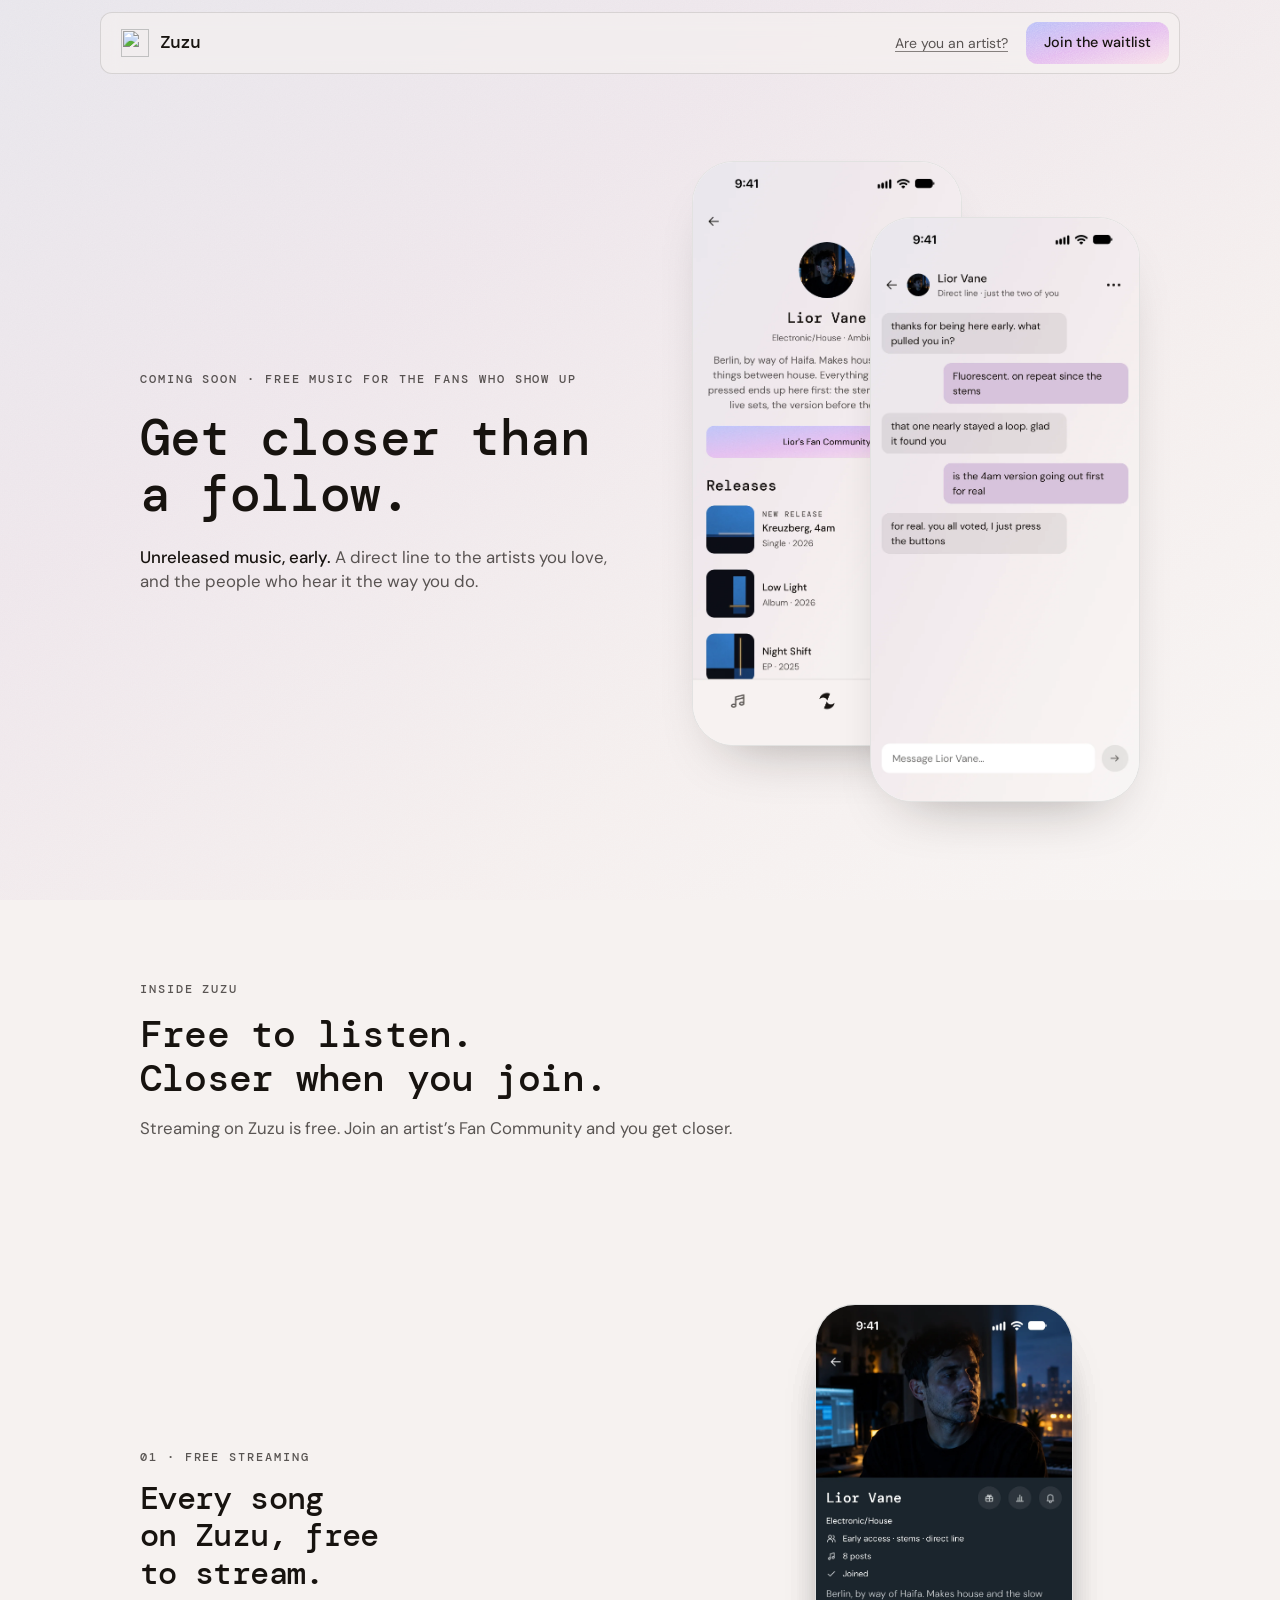
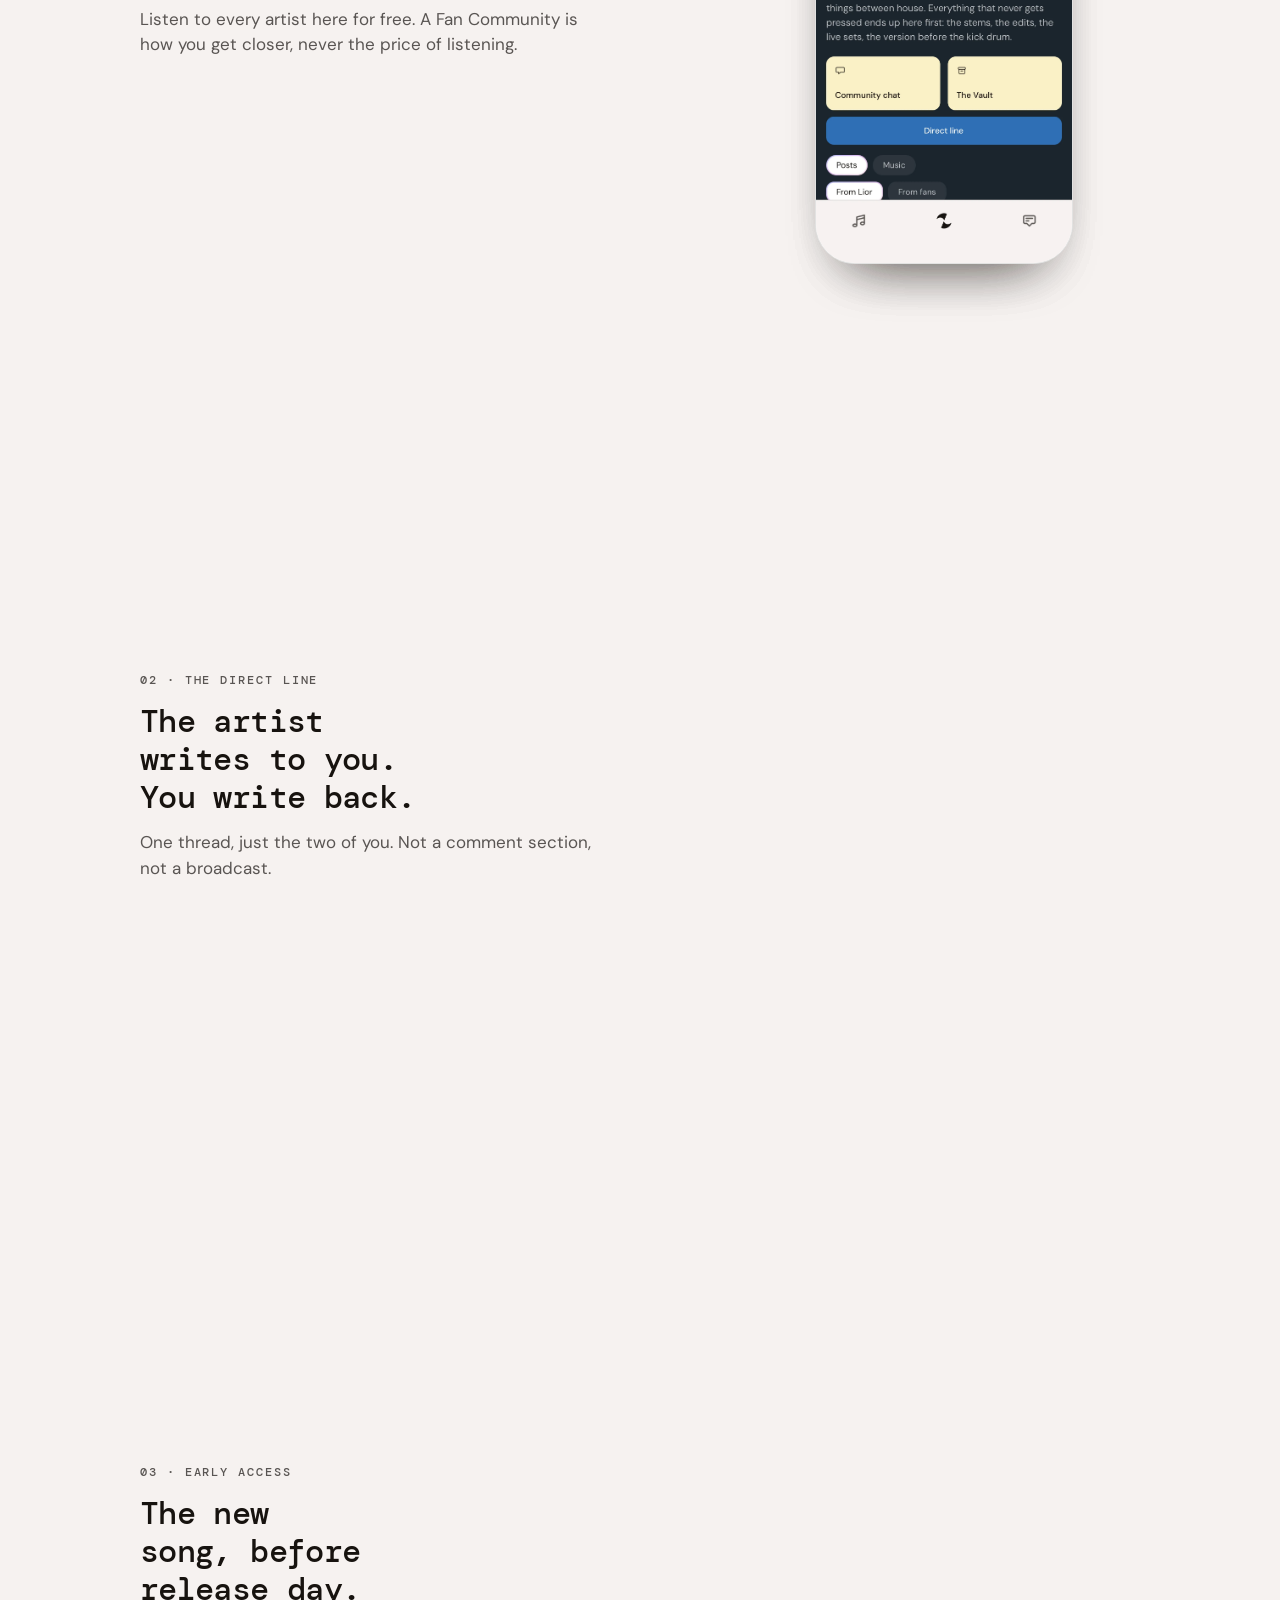
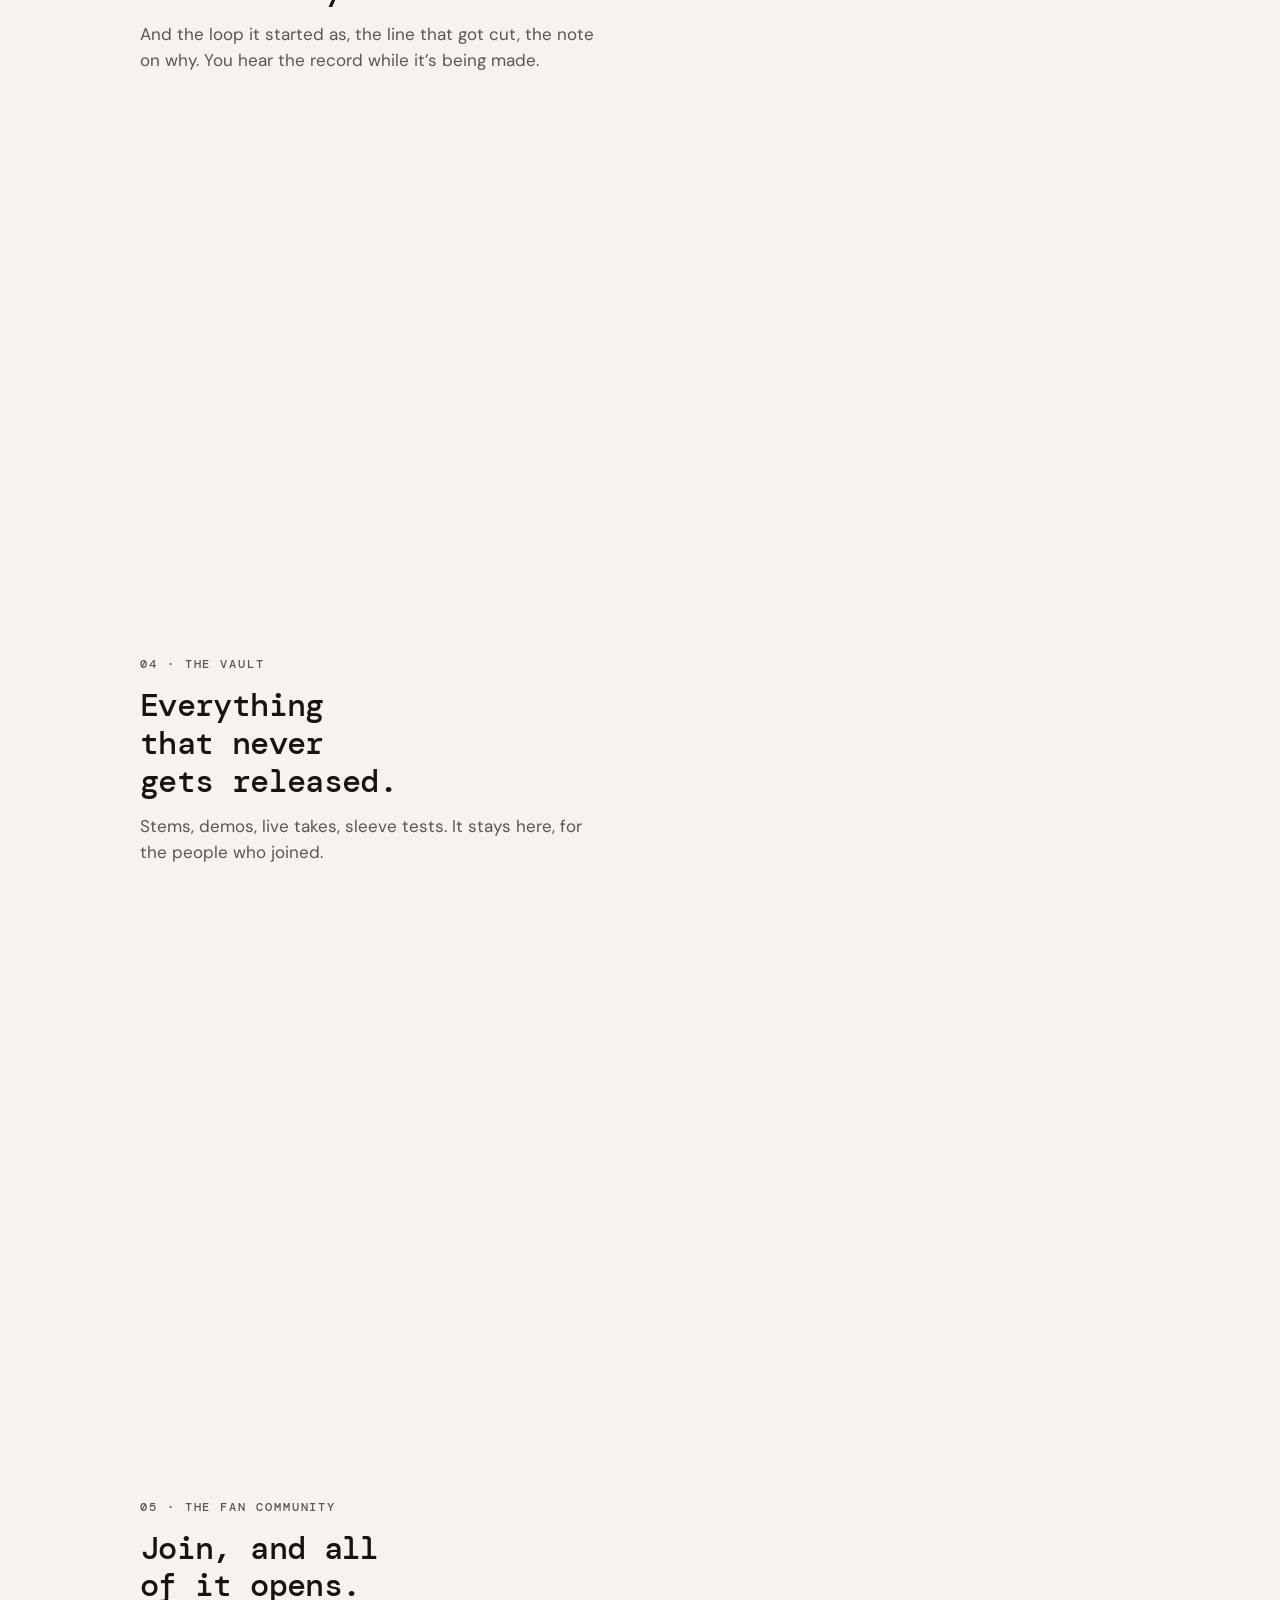
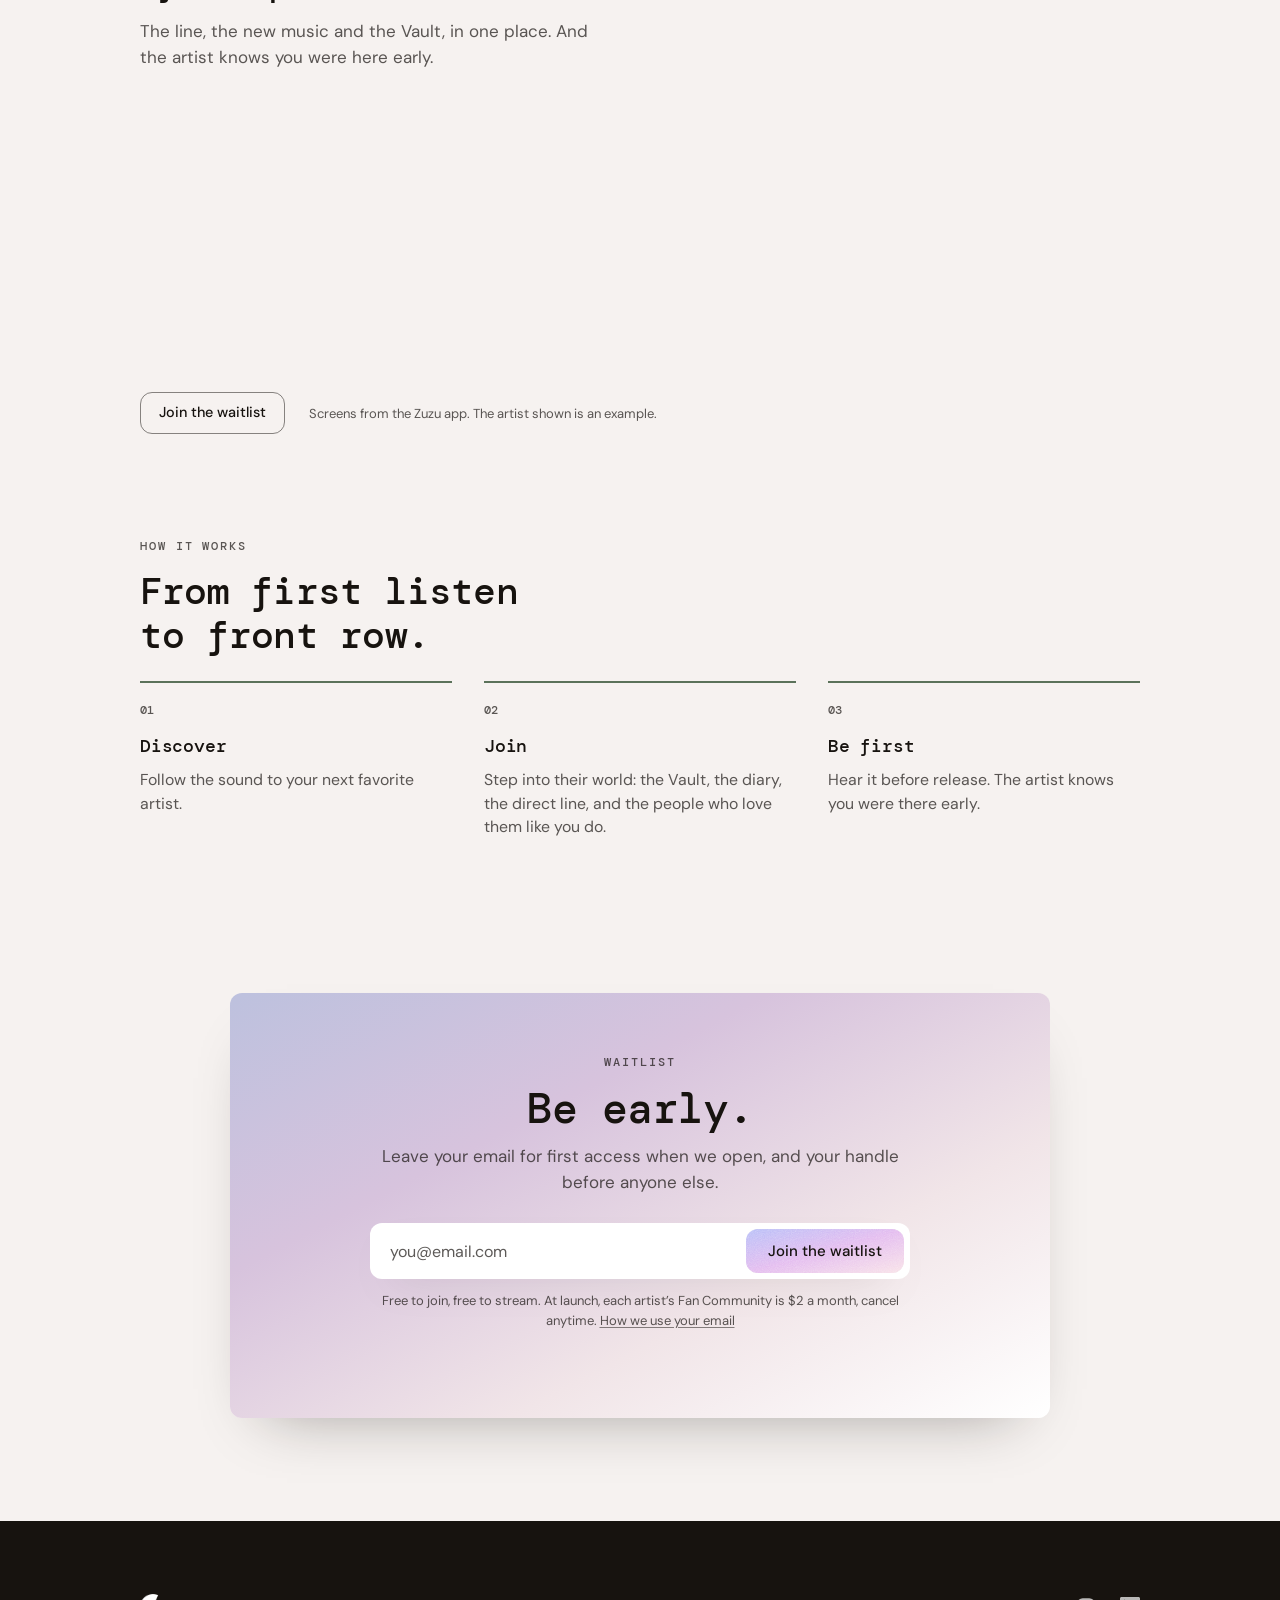
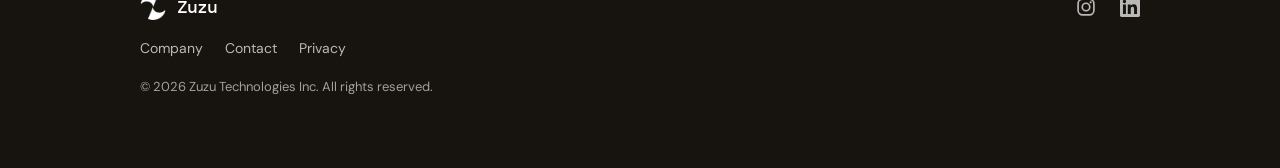
==== commit 0609ffb4: "Hero: the screens straight after the words on phones, no form up top, one page copy The waitlist for" ====
--- a/index.html
+++ b/index.html
@@ -31,29 +31,22 @@
   <link rel="preconnect" href="https://fonts.gstatic.com" crossorigin />
   <link href="https://fonts.googleapis.com/css2?family=DM+Mono:wght@300;400;500&family=DM+Sans:opsz,wght@9..40,400;9..40,500&display=swap" rel="stylesheet" />
 
-  <!-- Variant is resolved before first paint so the ad's headline is the first
-       thing painted: no flash of the default, and no layout shift. Kept inline
-       and tiny on purpose; the full logic lives in script.js. -->
+  <!-- The headline animates in word by word; flagged before first paint so it
+       never shows, vanishes and shows again. Skipped for reduced motion. Kept
+       inline and tiny on purpose; the rest lives in script.js. -->
   <script>
     (function () {
       try {
-        var v = new URLSearchParams(location.search).get("utm_content");
-        var known = { ad1: 1, ad2: 1, ad4: 1 };
-        document.documentElement.setAttribute("data-variant", known[v] ? v : "default");
-        /* The headline animates in word by word; flagged before first paint so
-           it never shows, vanishes and shows again. Skipped for reduced motion. */
         if (!window.matchMedia("(prefers-reduced-motion: reduce)").matches) {
           document.documentElement.classList.add("js-words");
         }
-      } catch (e) {
-        document.documentElement.setAttribute("data-variant", "default");
-      }
+      } catch (e) { /* no animation, the headline simply shows */ }
     })();
   </script>
 
-  <!-- The direct line screen is the hero on every width: in front of the artist profile on wide screens, peeking under the form on phones. -->
+  <!-- The direct line screen is the hero on every width: in front of the artist profile on wide screens, right under the headline on phones. -->
   <link rel="preload" as="image" href="assets/shot-line.webp" />
-  <link rel="stylesheet" href="styles.css?v=202611231655" />
+  <link rel="stylesheet" href="styles.css?v=202611241723" />
 </head>
 <body data-role="fan">
   <a class="skip-link" href="#top">Skip to content</a>
@@ -96,10 +89,7 @@
           </p>
           <h1 class="hero__title" id="hero-title">
             <span class="r-artist">Your audience should<br class="hero__break" />belong to you.</span>
-            <span class="r-fan v-default">Get closer than<br class="hero__break" />a follow.</span>
-            <span class="r-fan v-ad1">Hear it before<br class="hero__break" />the world does.</span>
-            <span class="r-fan v-ad2">Everything that<br class="hero__break" />never gets released.</span>
-            <span class="r-fan v-ad4">The most direct line<br class="hero__break" />to your favorite artist.</span>
+            <span class="r-fan">Get closer than<br class="hero__break" />a follow.</span>
           </h1>
           <div class="hero__ledes">
             <p class="hero__lede r-artist">
@@ -107,36 +97,17 @@
               <strong>own who they are</strong>: real names and contact you keep, not numbers on a
               dashboard you rent.
             </p>
-            <p class="hero__lede r-fan v-default">
+            <p class="hero__lede r-fan">
               <strong>Unreleased music, early.</strong> A direct line to the artists you love, and the
               people who hear it the way you do.
             </p>
-            <p class="hero__lede r-fan v-ad1">
-              The first loop, the voice memo, the demo. <strong>On Zuzu, all of it lands in the artist’s Fan Community before release day.</strong>
-            </p>
-            <p class="hero__lede r-fan v-ad2">
-              Stems, demos, live takes and voice memos. <strong>On Zuzu they live in the artist’s Vault, open to the fans who join.</strong>
-            </p>
-            <p class="hero__lede r-fan v-ad4">
-              Join an artist’s Fan Community and the direct line opens. <strong>One thread, just the two of you: they write to you, and you write back.</strong>
-            </p>
-          </div>
-
-          <form class="waitlist-form waitlist-form--hero" data-waitlist novalidate>
-            <div class="field">
-              <input class="field__input" id="email-hero" type="email" name="email" inputmode="email" autocomplete="email"
-                     placeholder="you@email.com" aria-label="Email address" required />
-              <button class="btn" type="submit" data-cta>Join the waitlist</button>
-            </div>
-            <p class="waitlist-form__note"><span data-note>Free. First access at launch, and your handle before anyone else.</span> <a href="/privacy/">How we use your email</a></p>
-            <p class="waitlist-form__status" role="status" aria-live="polite"></p>
-          </form>
+          </div>
         </div>
 
         <figure class="hero__visual">
           <!-- Fans: the direct line in front of the artist's profile. -->
           <img class="hero__shot hero__shot--back shot r-fan" src="assets/shot-artist.webp" width="1206" height="2622"
-               loading="lazy" decoding="async" alt="" />
+               decoding="async" alt="" />
           <img class="hero__shot hero__shot--front shot r-fan" src="assets/shot-line.webp" width="1206" height="2622"
                fetchpriority="high" decoding="async"
                alt="The Zuzu app: a direct line between a fan and an artist, the artist asking what pulled you in. Behind it, the artist’s profile with their photo and releases." />
@@ -443,7 +414,7 @@
                      placeholder="you@email.com" aria-label="Email address" required />
               <button class="btn" type="submit" data-cta>Join the waitlist</button>
             </div>
-            <p class="waitlist-form__note">Free to join, free to stream. At launch, each artist’s Fan Community is $2 a month, cancel anytime. <a href="/privacy/">How we use your email</a></p>
+            <p class="waitlist-form__note"><span data-note>Free to join, free to stream. At launch, each artist’s Fan Community is $2 a month, cancel anytime.</span> <a href="/privacy/">How we use your email</a></p>
             <p class="waitlist-form__status" role="status" aria-live="polite"></p>
           </form>
 
@@ -490,6 +461,6 @@
     </div>
   </footer>
 
-  <script src="script.js?v=202611231655"></script>
+  <script src="script.js?v=202611241723"></script>
 </body>
 </html>
--- a/styles.css
+++ b/styles.css
@@ -229,8 +229,9 @@
 }
 
 /* ---------- Hero: the cover ----------
-   Owns the first screen (svh so phone chrome doesn't push the form off), content
-   vertically centred. Full-strength mode gradient, dissolving into the page. */
+   Owns the first screen (svh, so phone chrome is allowed for), content
+   vertically centred. No form up here: the waitlist form is at the bottom
+   (Antonis, 2026-11-24), and the header's Join the waitlist goes to it. Full-strength mode gradient, dissolving into the page. */
 .hero {
   position: relative;
   z-index: 0;
@@ -262,10 +263,10 @@
   line-height: 1.08;
   letter-spacing: -.02em;
   margin: 0 0 24px;
-  display: grid;                         /* variants overlap in one cell: no shift on toggle */
+  display: grid;                         /* the fan and artist lines share one cell */
 }
 .hero__title > span { grid-area: 1 / 1; }
-.hero__ledes { display: grid; margin: 0 0 32px; }
+.hero__ledes { display: grid; margin: 0; }
 .hero__lede {
   grid-area: 1 / 1;
   max-width: 44ch;
@@ -295,24 +296,24 @@
    and everything else keep the guide's 12. */
 .hero__shot, .beat__shot, .stage__shot { border-radius: 15.5% / 7.1%; }
 
-/* Phones: headline, lede, then the form and its price line, so all of it is
-   in the first view (390x844 inside Instagram's browser), then both screens
-   (the same pair as on wide screens, scaled to the phone). The copy wrapper
-   steps out of the way (display: contents) so the four can be ordered. */
+/* Phones: headline and lede, then the screens straight after, so the app is
+   in the first view (Antonis, 2026-11-24: "the screen really needs to appear
+   first on the mobile version"). The same pair as on wide screens, scaled to
+   the phone and allowed to run past the fold. The copy wrapper steps out of
+   the way (display: contents) so the pieces can be ordered. */
 @media (max-width: 899px) {
   .hero { min-height: 0; align-items: flex-start; }
   .hero__grid { grid-template-columns: minmax(0, 1fr); row-gap: 0; }
   .hero__copy { display: contents; }
   .hero .eyebrow, .hero__title, .hero__ledes { order: 1; }
-  .hero .waitlist-form { order: 2; width: 100%; }
   .hero__visual {
-    order: 3;
-    --w: min(200px, 46vw);
+    order: 2;
+    --w: min(230px, 52vw);
     position: relative;
     justify-self: center;
     width: calc(var(--w) * 1.66);
     height: calc(var(--w) * 2.174 + 40px);
-    margin: 36px 0 0;
+    margin: 28px 0 0;
   }
   .hero__shot { position: absolute; width: var(--w); height: auto; }
   .hero__shot--back  { left: 0; top: 0; }
@@ -337,26 +338,9 @@
   .hero__title { font-size: clamp(2rem, 4.2vw, 3.2rem); }
 }
 
-/* ---------- Role / variant visibility ---------- */
+/* ---------- Role visibility ---------- */
 body[data-role="artist"] .r-fan,
 body[data-role="fan"]    .r-artist { display: none !important; }
-
-/* In the hero the inactive role's copy stays in layout (hidden, not removed) so
-   the title and lede blocks keep the height of the taller variant and the form
-   never moves between views. */
-body[data-role="artist"] .hero__title .r-fan,
-body[data-role="fan"]    .hero__title .r-artist,
-body[data-role="artist"] .hero__ledes .r-fan,
-body[data-role="fan"]    .hero__ledes .r-artist {
-  display: block !important;
-  visibility: hidden;
-}
-/* Ad variants: all four headlines ship in the DOM, CSS picks one before paint. */
-.v-default, .v-ad1, .v-ad2, .v-ad4 { display: none; }
-:root[data-variant="default"] .v-default,
-:root[data-variant="ad1"]     .v-ad1,
-:root[data-variant="ad2"]     .v-ad2,
-:root[data-variant="ad4"]     .v-ad4 { display: block; }
 
 /* Artist/fan crossfade via the View Transitions API. */
 @supports (view-transition-name: zuzu) {
@@ -639,7 +623,8 @@
   .btn { flex: 1; }
 }
 /* Phones inside the Instagram/Facebook browser lose height to their chrome;
-   these caps keep the headline, lede, field and button above the fold. */
+   these caps keep the headline, the lede and the top of the screens in the
+   first view. */
 @media (max-width: 480px) {
   .hero__title { font-size: clamp(1.6rem, 7.4vw, 2.1rem); line-height: 1.12; }
   .hero__lede  { font-size: 1rem; line-height: 1.45; }
@@ -724,7 +709,6 @@
 }
 .js-words .eyebrow { animation: zz-rise var(--text-dur) var(--fly) both; }
 .js-words .hero__ledes { animation: zz-rise var(--text-dur) var(--fly) .4s both; }
-.js-words .hero .waitlist-form { animation: zz-rise var(--text-dur) var(--fly) .52s both; }
 
 /* The hero's screens: the one behind from the left, the one in front from
    the right, a beat after the words. */
@@ -752,7 +736,7 @@
 
 @media (prefers-reduced-motion: reduce) {
   .js-words .hero__title, .hero__title .w, .js-words .eyebrow, .js-words .hero__ledes,
-  .js-words .hero .waitlist-form, .js-words .hero__shot--back, .js-words .hero__shot--front,
+  .js-words .hero__shot--back, .js-words .hero__shot--front,
   .panel:not([hidden]) .panel__shot.is-flown { animation: none; opacity: 1; filter: none; transform: none; }
   .js-fly [data-fly] { opacity: 1; transform: none; }
 }
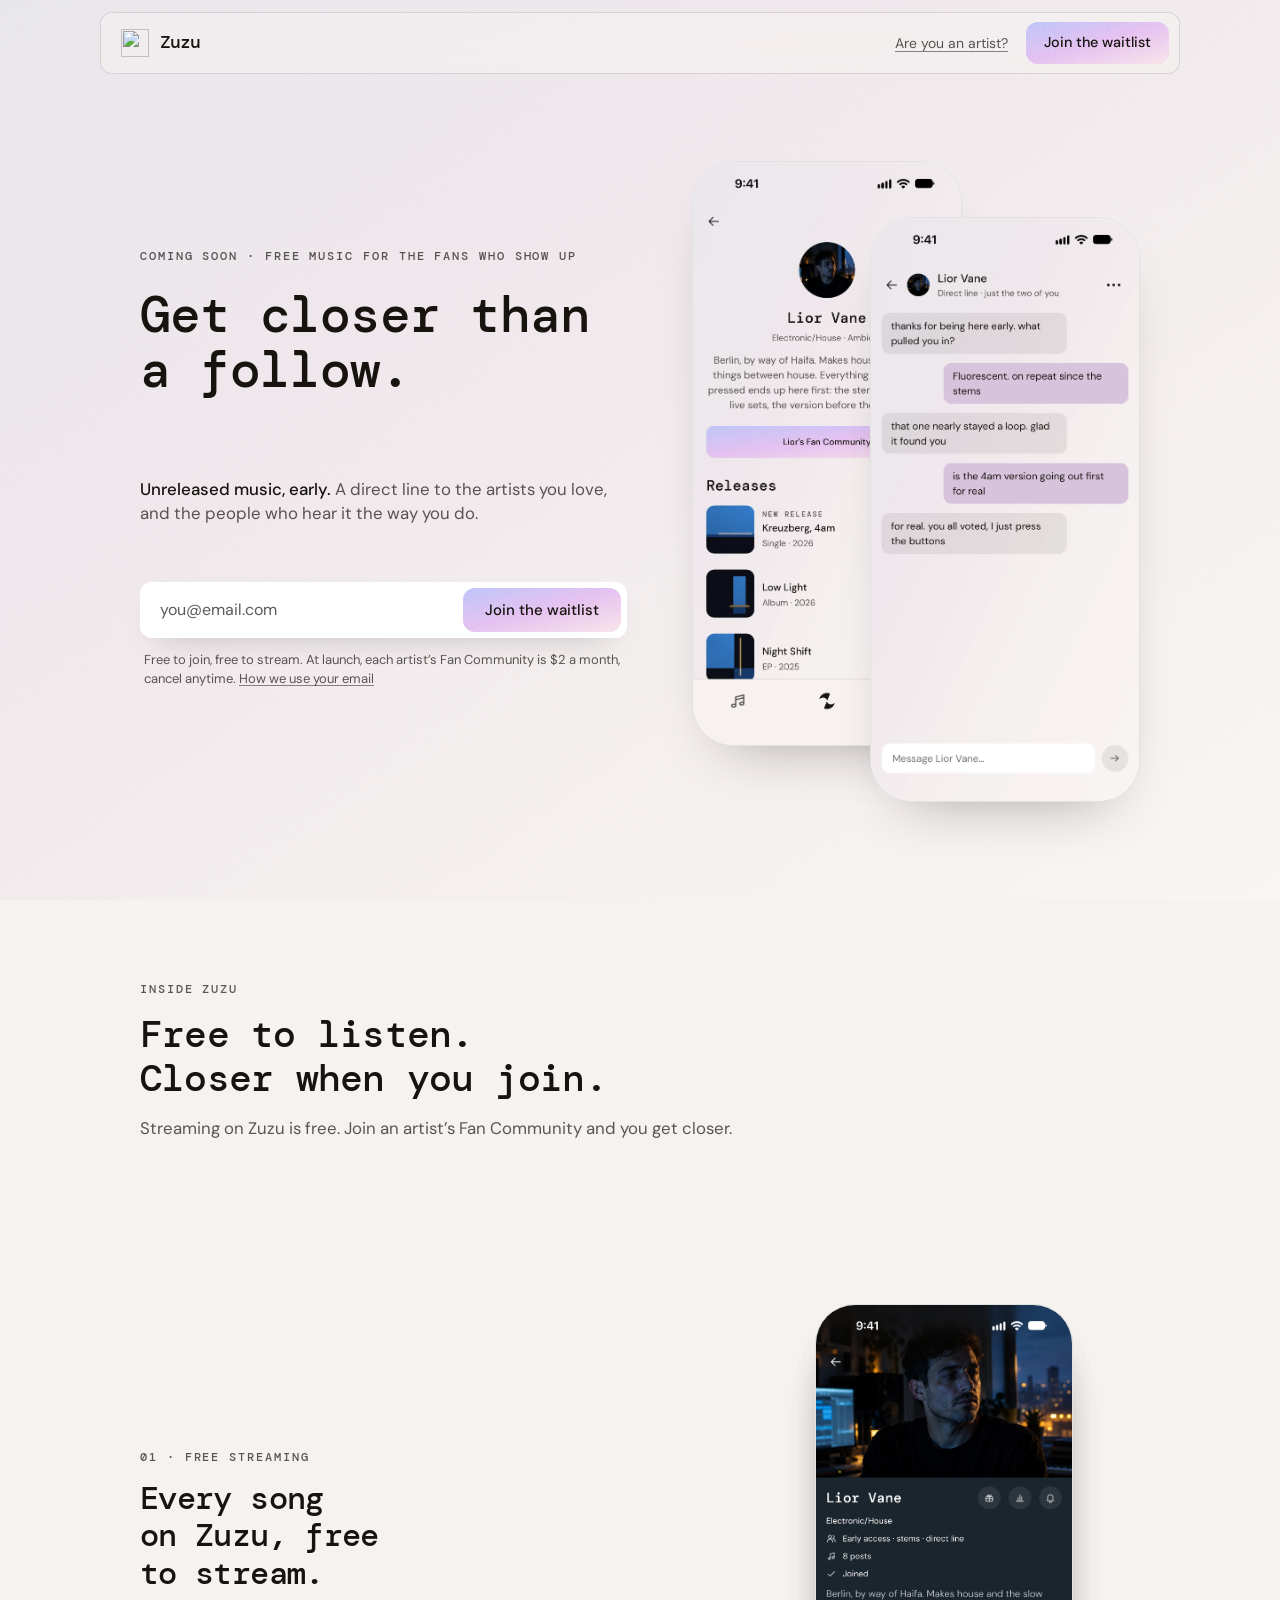
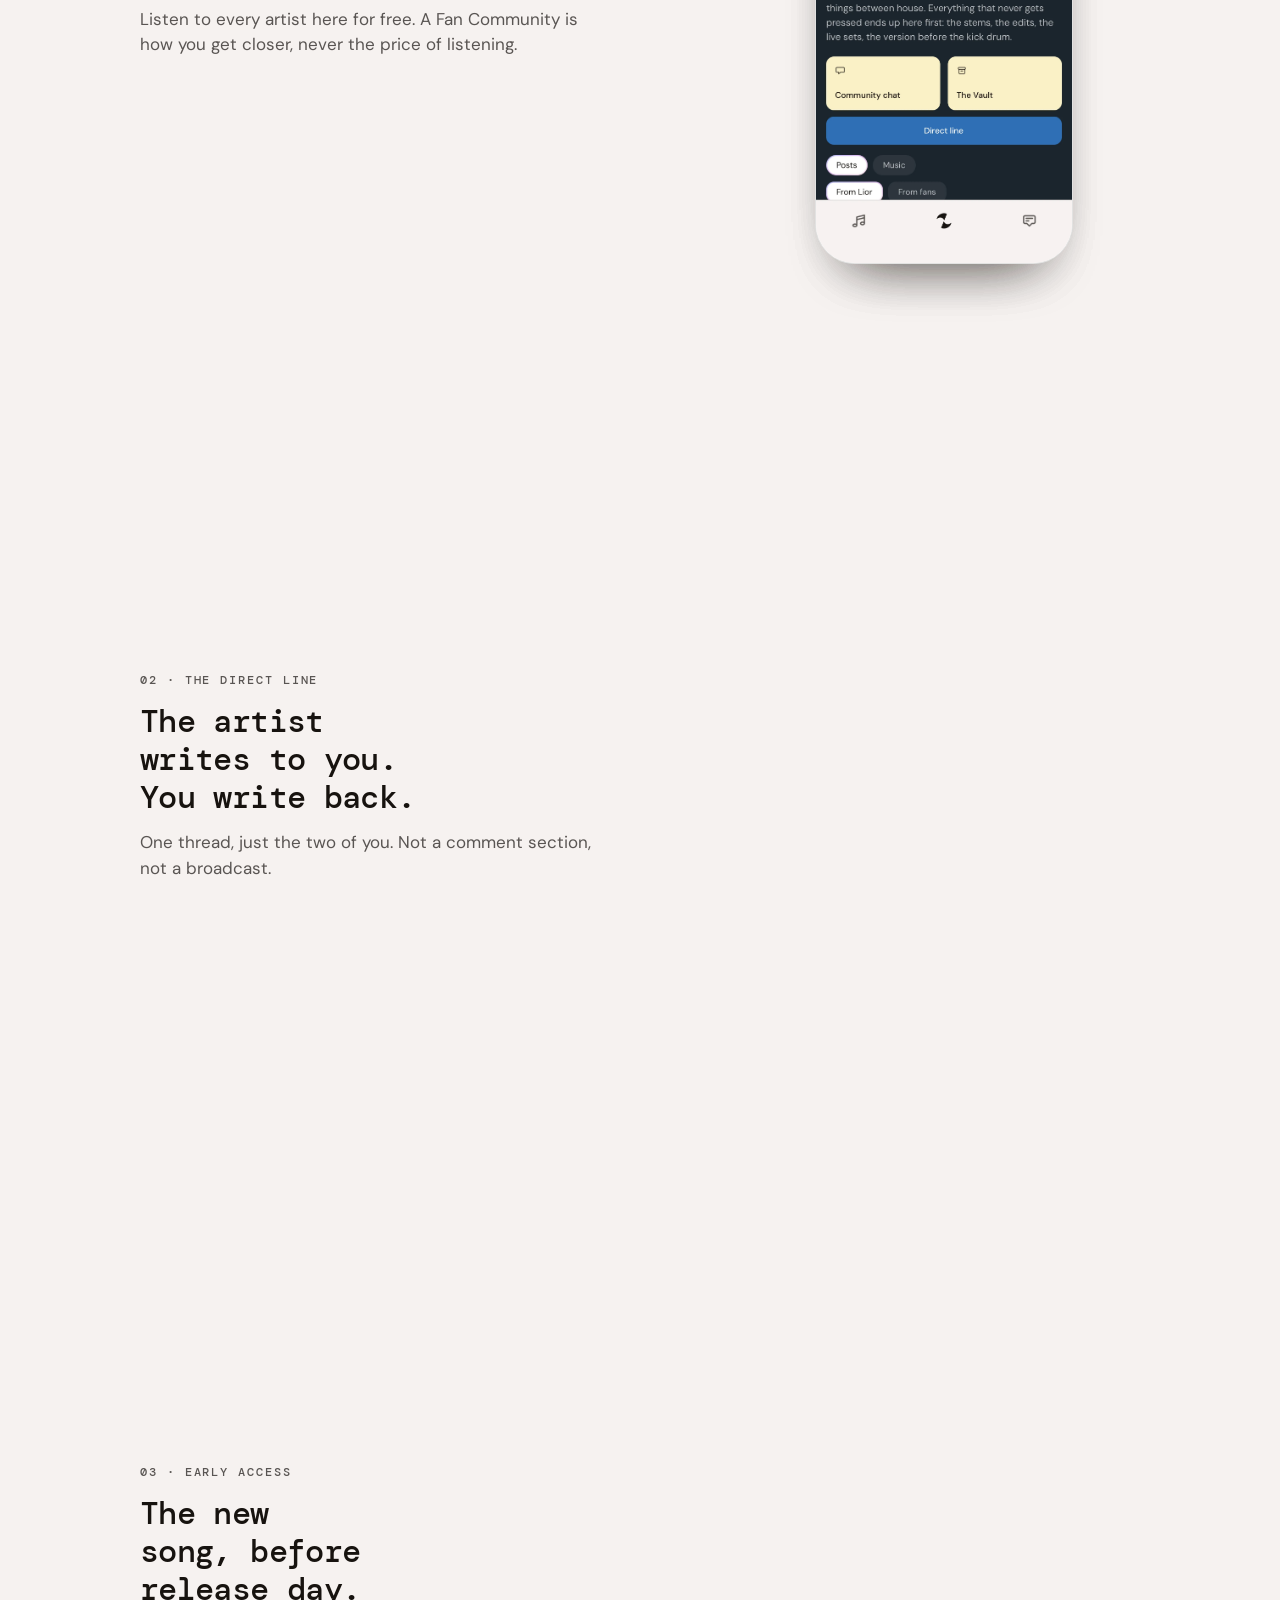
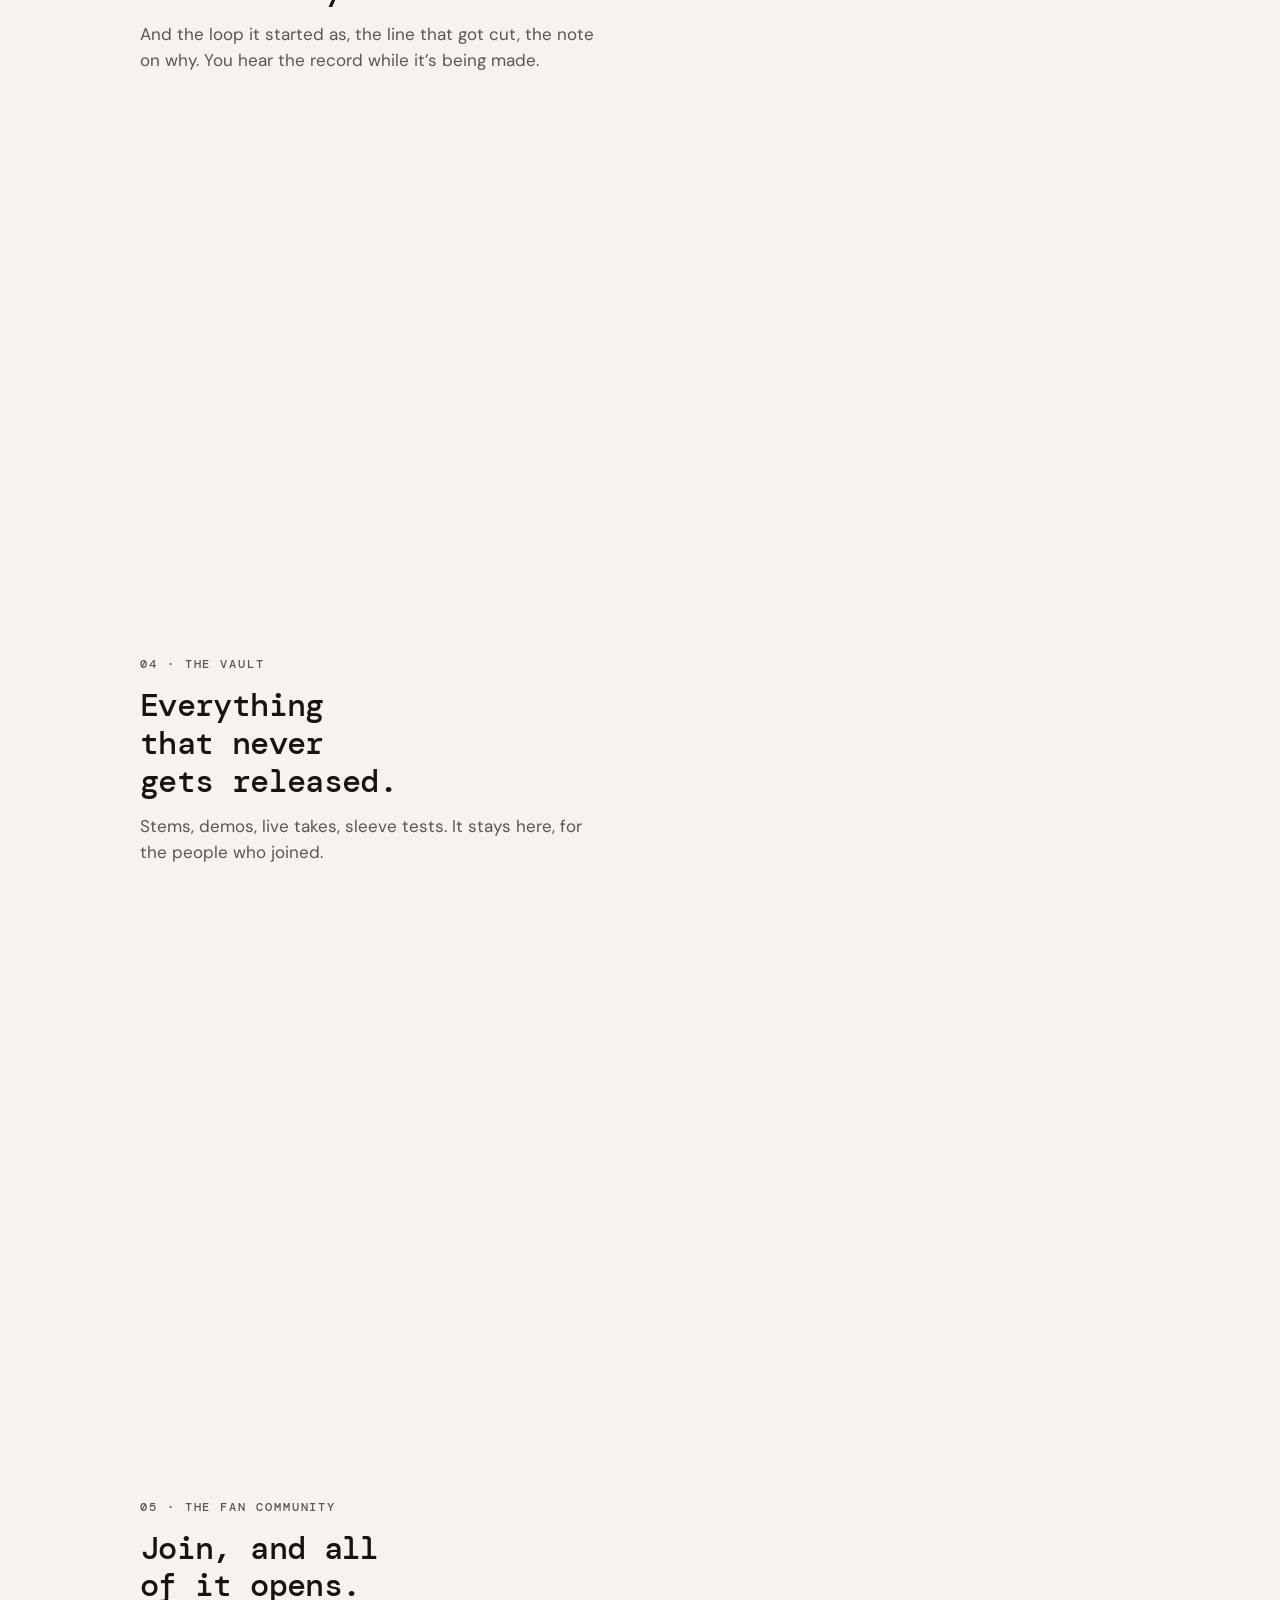
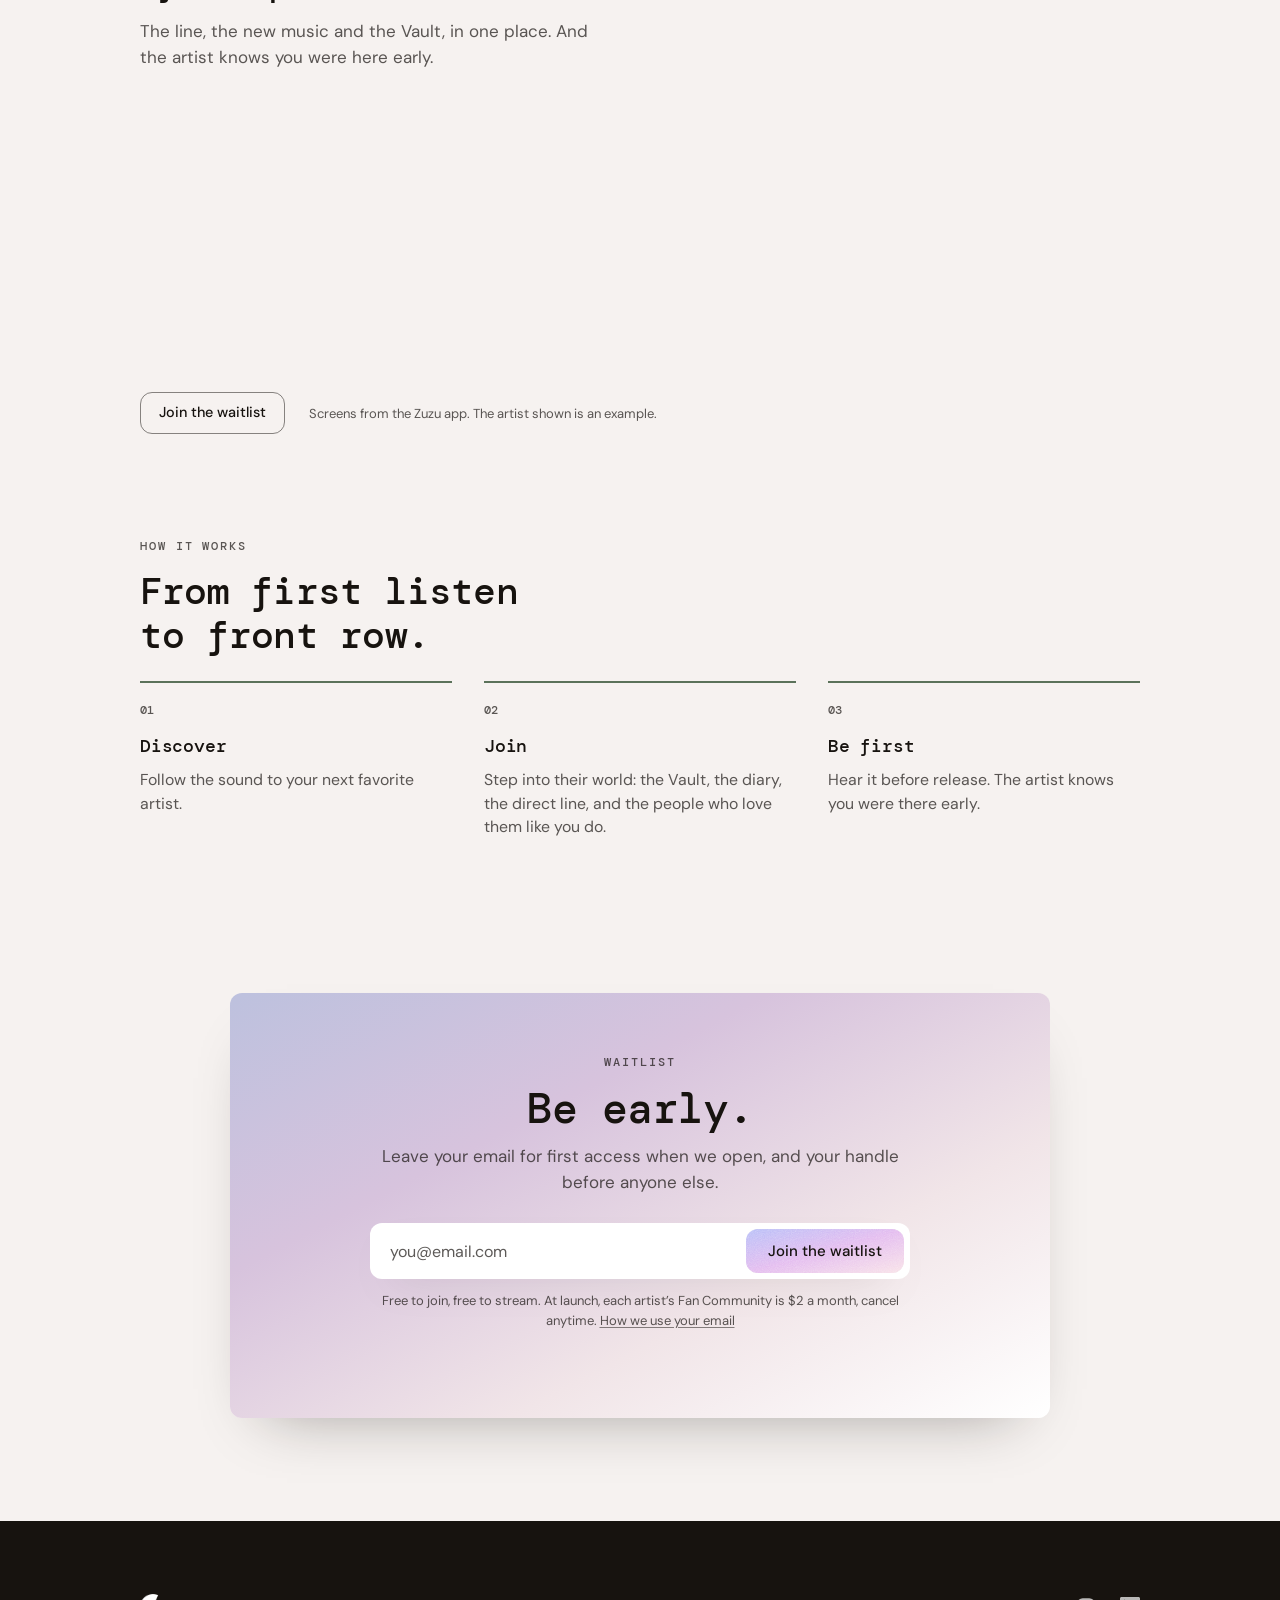
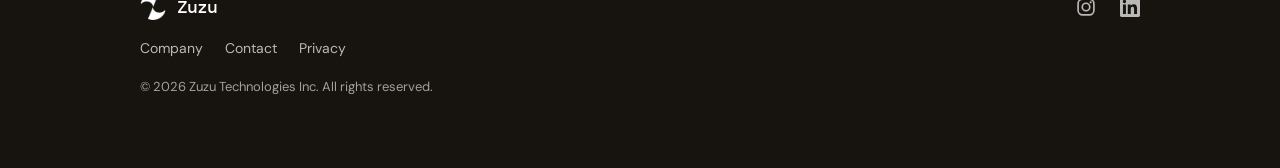
==== commit d2fe02f5: "Phones: the screens straight after the words, no form up top; desktop as it was Antonis: "the screen" ====
--- a/index.html
+++ b/index.html
@@ -46,7 +46,7 @@
 
   <!-- The direct line screen is the hero on every width: in front of the artist profile on wide screens, right under the headline on phones. -->
   <link rel="preload" as="image" href="assets/shot-line.webp" />
-  <link rel="stylesheet" href="styles.css?v=202611241723" />
+  <link rel="stylesheet" href="styles.css?v=202611241727" />
 </head>
 <body data-role="fan">
   <a class="skip-link" href="#top">Skip to content</a>
@@ -102,6 +102,16 @@
               people who hear it the way you do.
             </p>
           </div>
+
+          <form class="waitlist-form waitlist-form--hero" data-waitlist novalidate>
+            <div class="field">
+              <input class="field__input" id="email-hero" type="email" name="email" inputmode="email" autocomplete="email"
+                     placeholder="you@email.com" aria-label="Email address" required />
+              <button class="btn" type="submit" data-cta>Join the waitlist</button>
+            </div>
+            <p class="waitlist-form__note"><span data-note>Free. First access at launch, and your handle before anyone else.</span> <a href="/privacy/">How we use your email</a></p>
+            <p class="waitlist-form__status" role="status" aria-live="polite"></p>
+          </form>
         </div>
 
         <figure class="hero__visual">
@@ -414,7 +424,7 @@
                      placeholder="you@email.com" aria-label="Email address" required />
               <button class="btn" type="submit" data-cta>Join the waitlist</button>
             </div>
-            <p class="waitlist-form__note"><span data-note>Free to join, free to stream. At launch, each artist’s Fan Community is $2 a month, cancel anytime.</span> <a href="/privacy/">How we use your email</a></p>
+            <p class="waitlist-form__note">Free to join, free to stream. At launch, each artist’s Fan Community is $2 a month, cancel anytime. <a href="/privacy/">How we use your email</a></p>
             <p class="waitlist-form__status" role="status" aria-live="polite"></p>
           </form>
 
@@ -461,6 +471,6 @@
     </div>
   </footer>
 
-  <script src="script.js?v=202611241723"></script>
+  <script src="script.js?v=202611241727"></script>
 </body>
 </html>
--- a/styles.css
+++ b/styles.css
@@ -229,9 +229,8 @@
 }
 
 /* ---------- Hero: the cover ----------
-   Owns the first screen (svh, so phone chrome is allowed for), content
-   vertically centred. No form up here: the waitlist form is at the bottom
-   (Antonis, 2026-11-24), and the header's Join the waitlist goes to it. Full-strength mode gradient, dissolving into the page. */
+   Owns the first screen (svh so phone chrome doesn't push the form off), content
+   vertically centred. Full-strength mode gradient, dissolving into the page. */
 .hero {
   position: relative;
   z-index: 0;
@@ -263,10 +262,10 @@
   line-height: 1.08;
   letter-spacing: -.02em;
   margin: 0 0 24px;
-  display: grid;                         /* the fan and artist lines share one cell */
+  display: grid;                         /* both roles overlap in one cell: no shift on toggle */
 }
 .hero__title > span { grid-area: 1 / 1; }
-.hero__ledes { display: grid; margin: 0; }
+.hero__ledes { display: grid; margin: 0 0 32px; }
 .hero__lede {
   grid-area: 1 / 1;
   max-width: 44ch;
@@ -298,16 +297,18 @@
 
 /* Phones: headline and lede, then the screens straight after, so the app is
    in the first view (Antonis, 2026-11-24: "the screen really needs to appear
-   first on the mobile version"). The same pair as on wide screens, scaled to
-   the phone and allowed to run past the fold. The copy wrapper steps out of
-   the way (display: contents) so the pieces can be ordered. */
+   first on the mobile version"). No form up here on phones: theirs is the
+   one at the bottom. Wide screens keep the hero form. The copy wrapper steps
+   out of the way (display: contents) so the pieces can be ordered. */
 @media (max-width: 899px) {
   .hero { min-height: 0; align-items: flex-start; }
   .hero__grid { grid-template-columns: minmax(0, 1fr); row-gap: 0; }
   .hero__copy { display: contents; }
   .hero .eyebrow, .hero__title, .hero__ledes { order: 1; }
+  .hero__ledes { margin-bottom: 0; }
+  .hero .waitlist-form { display: none; }
   .hero__visual {
-    order: 2;
+    order: 3;
     --w: min(230px, 52vw);
     position: relative;
     justify-self: center;
@@ -341,6 +342,20 @@
 /* ---------- Role visibility ---------- */
 body[data-role="artist"] .r-fan,
 body[data-role="fan"]    .r-artist { display: none !important; }
+
+/* Wide screens: in the hero the inactive role's copy stays in layout (hidden,
+   not removed) so the title and lede blocks keep the height of the taller
+   role and the form never moves between views. Phones have no form up top,
+   so there the hidden role takes no space and leaves no gap. */
+@media (min-width: 900px) {
+  body[data-role="artist"] .hero__title .r-fan,
+  body[data-role="fan"]    .hero__title .r-artist,
+  body[data-role="artist"] .hero__ledes .r-fan,
+  body[data-role="fan"]    .hero__ledes .r-artist {
+    display: block !important;
+    visibility: hidden;
+  }
+}
 
 /* Artist/fan crossfade via the View Transitions API. */
 @supports (view-transition-name: zuzu) {
@@ -709,6 +724,7 @@
 }
 .js-words .eyebrow { animation: zz-rise var(--text-dur) var(--fly) both; }
 .js-words .hero__ledes { animation: zz-rise var(--text-dur) var(--fly) .4s both; }
+.js-words .hero .waitlist-form { animation: zz-rise var(--text-dur) var(--fly) .52s both; }
 
 /* The hero's screens: the one behind from the left, the one in front from
    the right, a beat after the words. */
@@ -736,7 +752,7 @@
 
 @media (prefers-reduced-motion: reduce) {
   .js-words .hero__title, .hero__title .w, .js-words .eyebrow, .js-words .hero__ledes,
-  .js-words .hero__shot--back, .js-words .hero__shot--front,
+  .js-words .hero .waitlist-form, .js-words .hero__shot--back, .js-words .hero__shot--front,
   .panel:not([hidden]) .panel__shot.is-flown { animation: none; opacity: 1; filter: none; transform: none; }
   .js-fly [data-fly] { opacity: 1; transform: none; }
 }
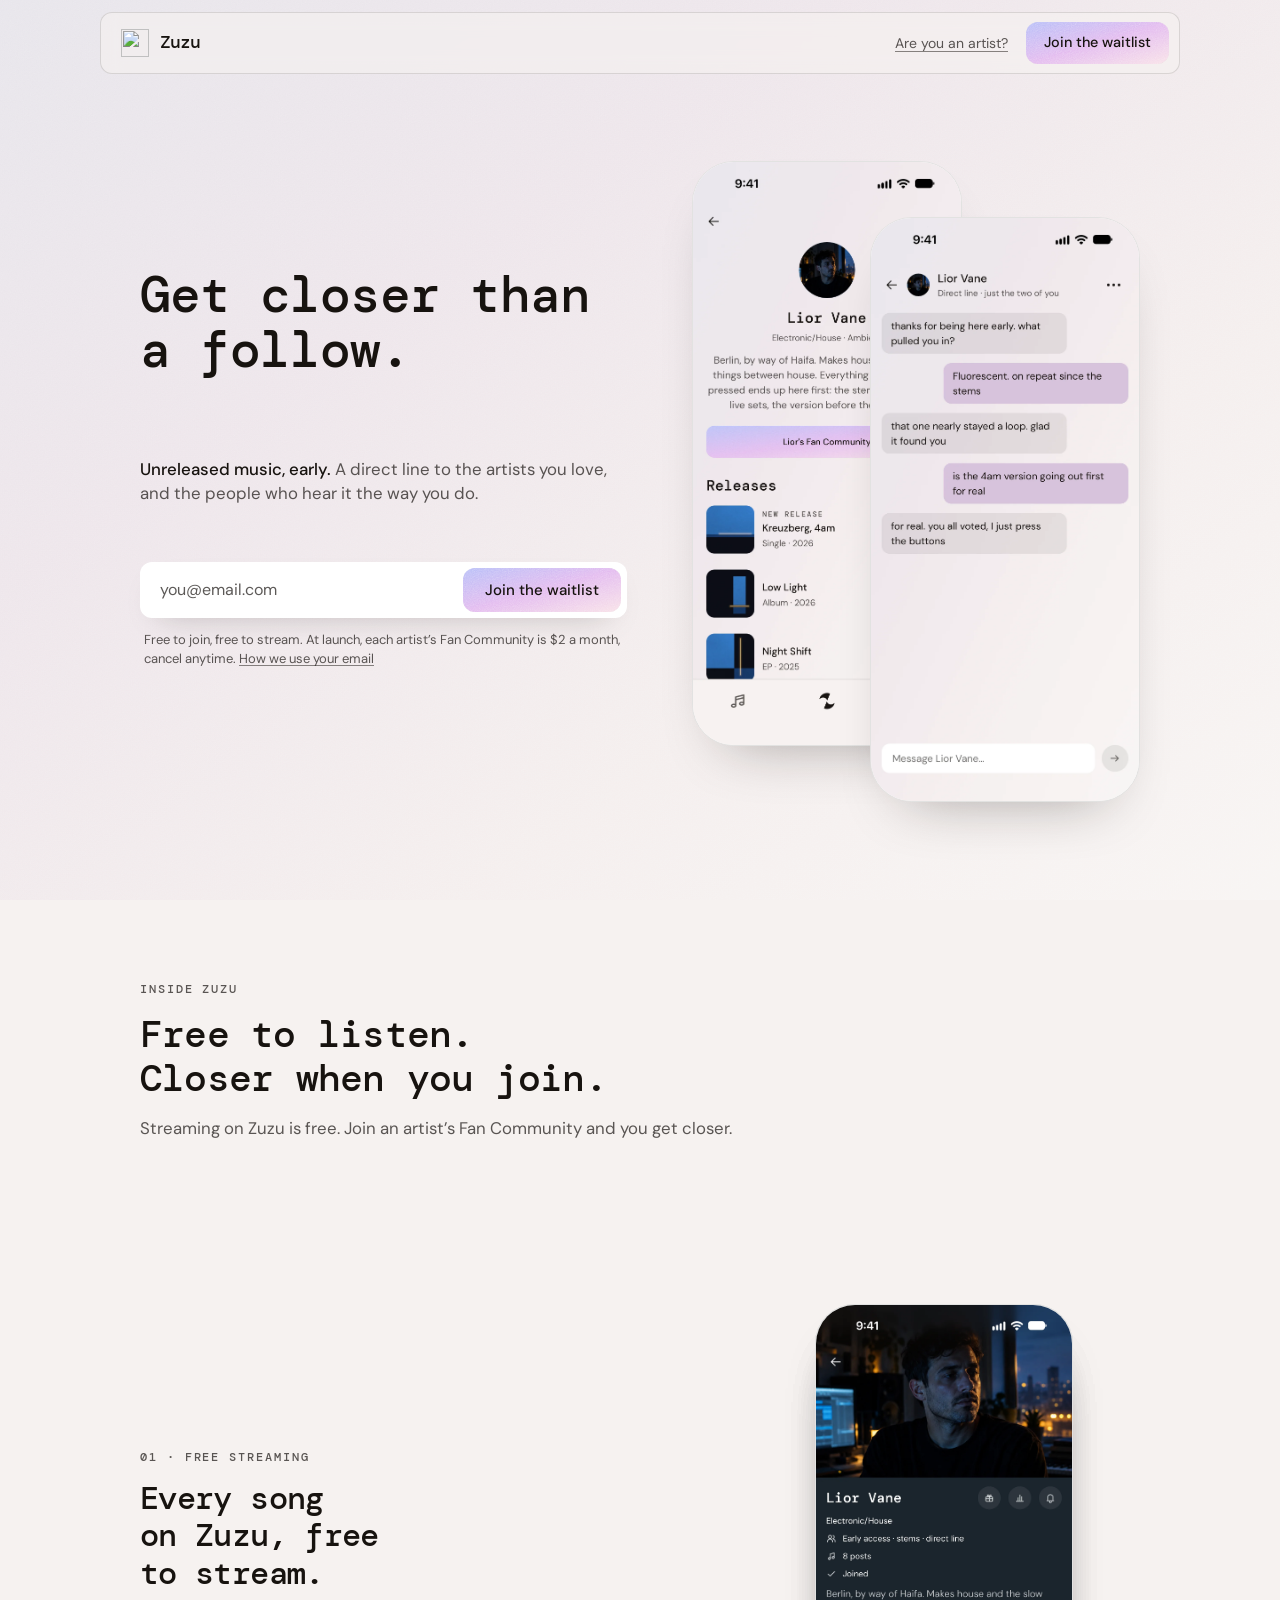
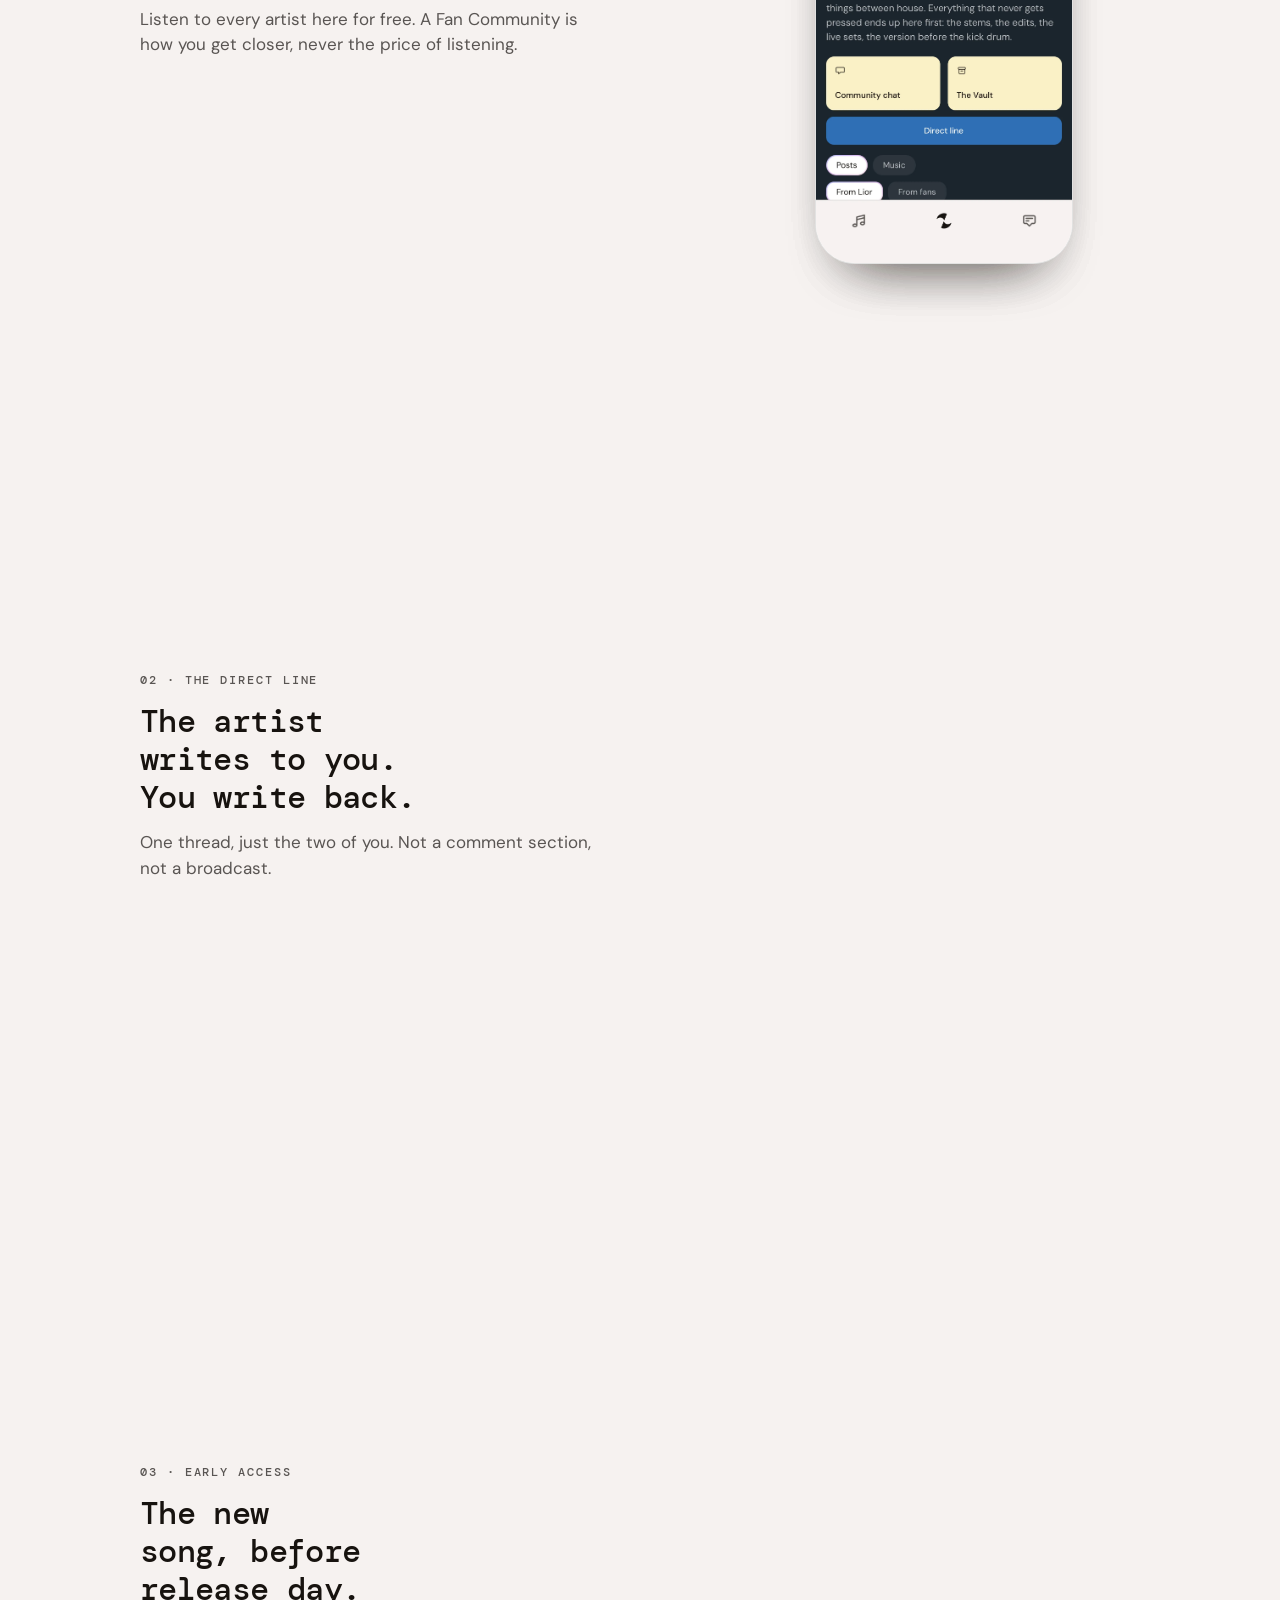
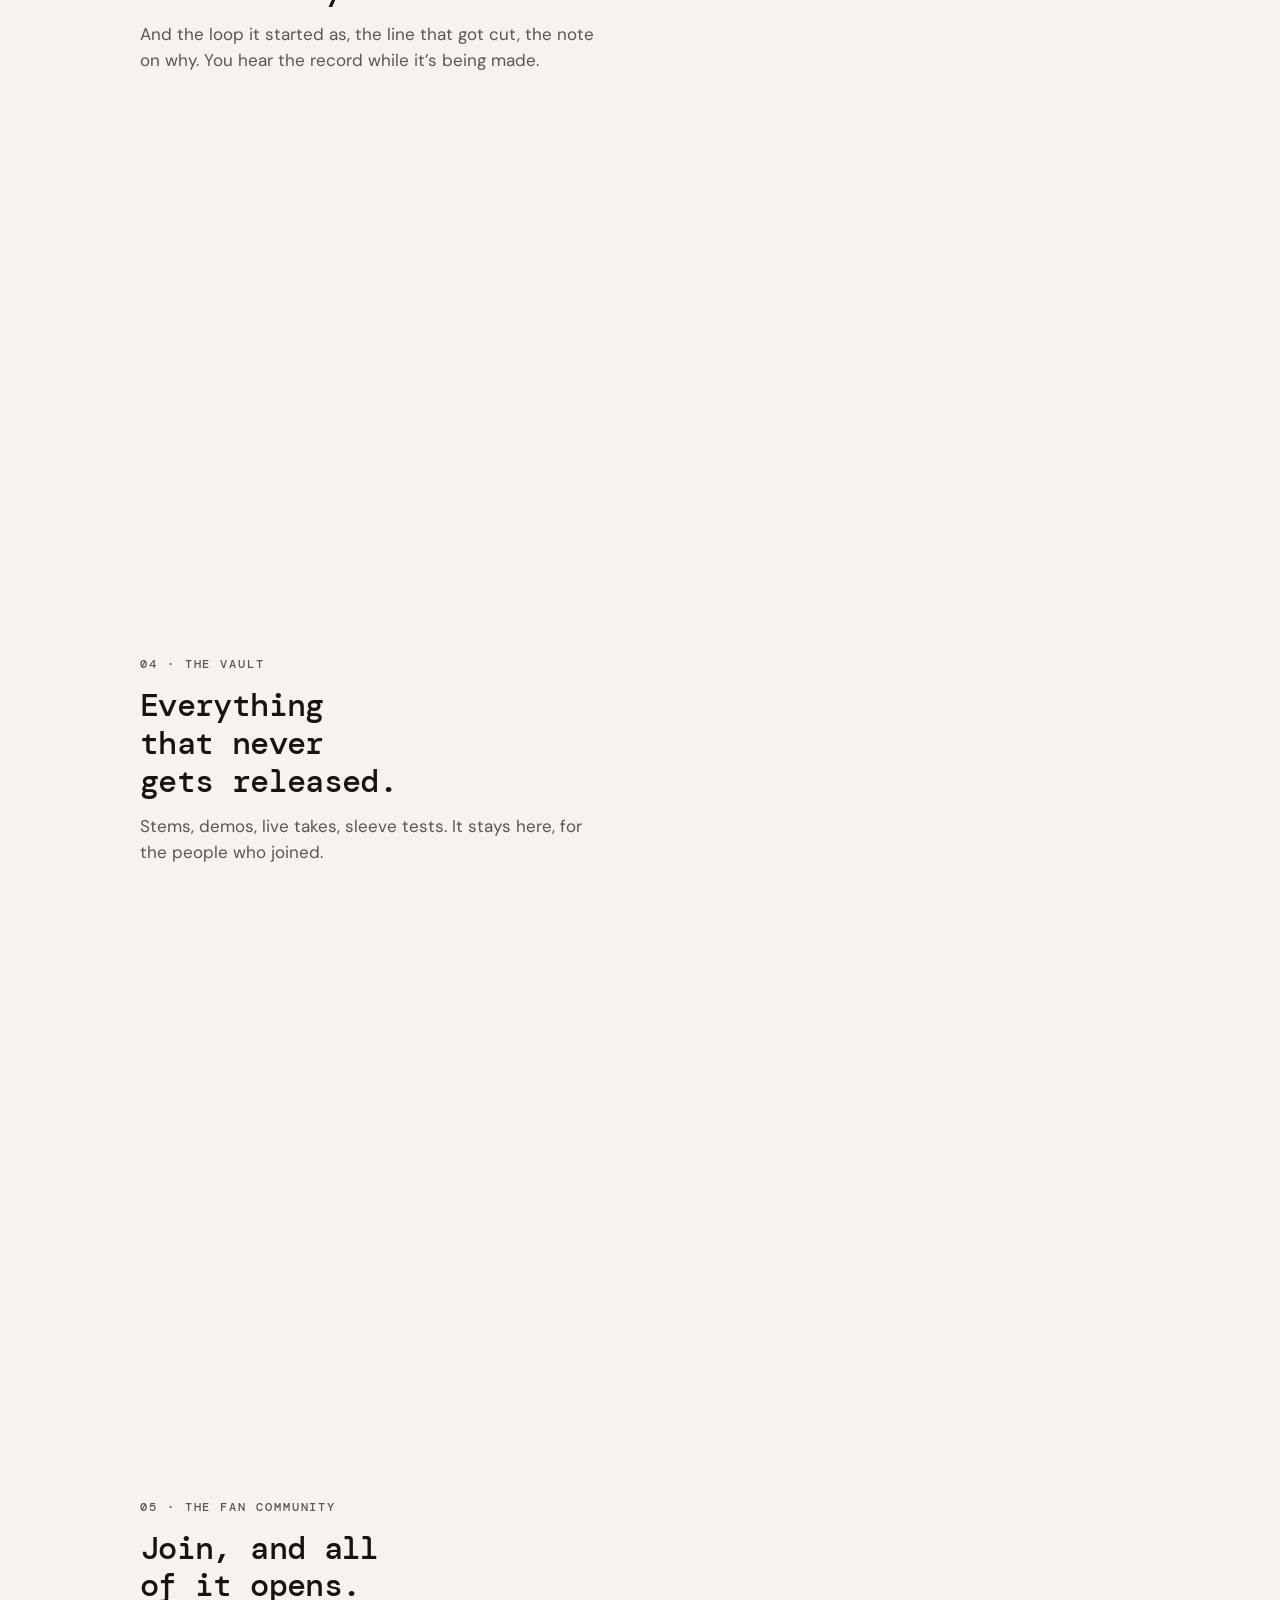
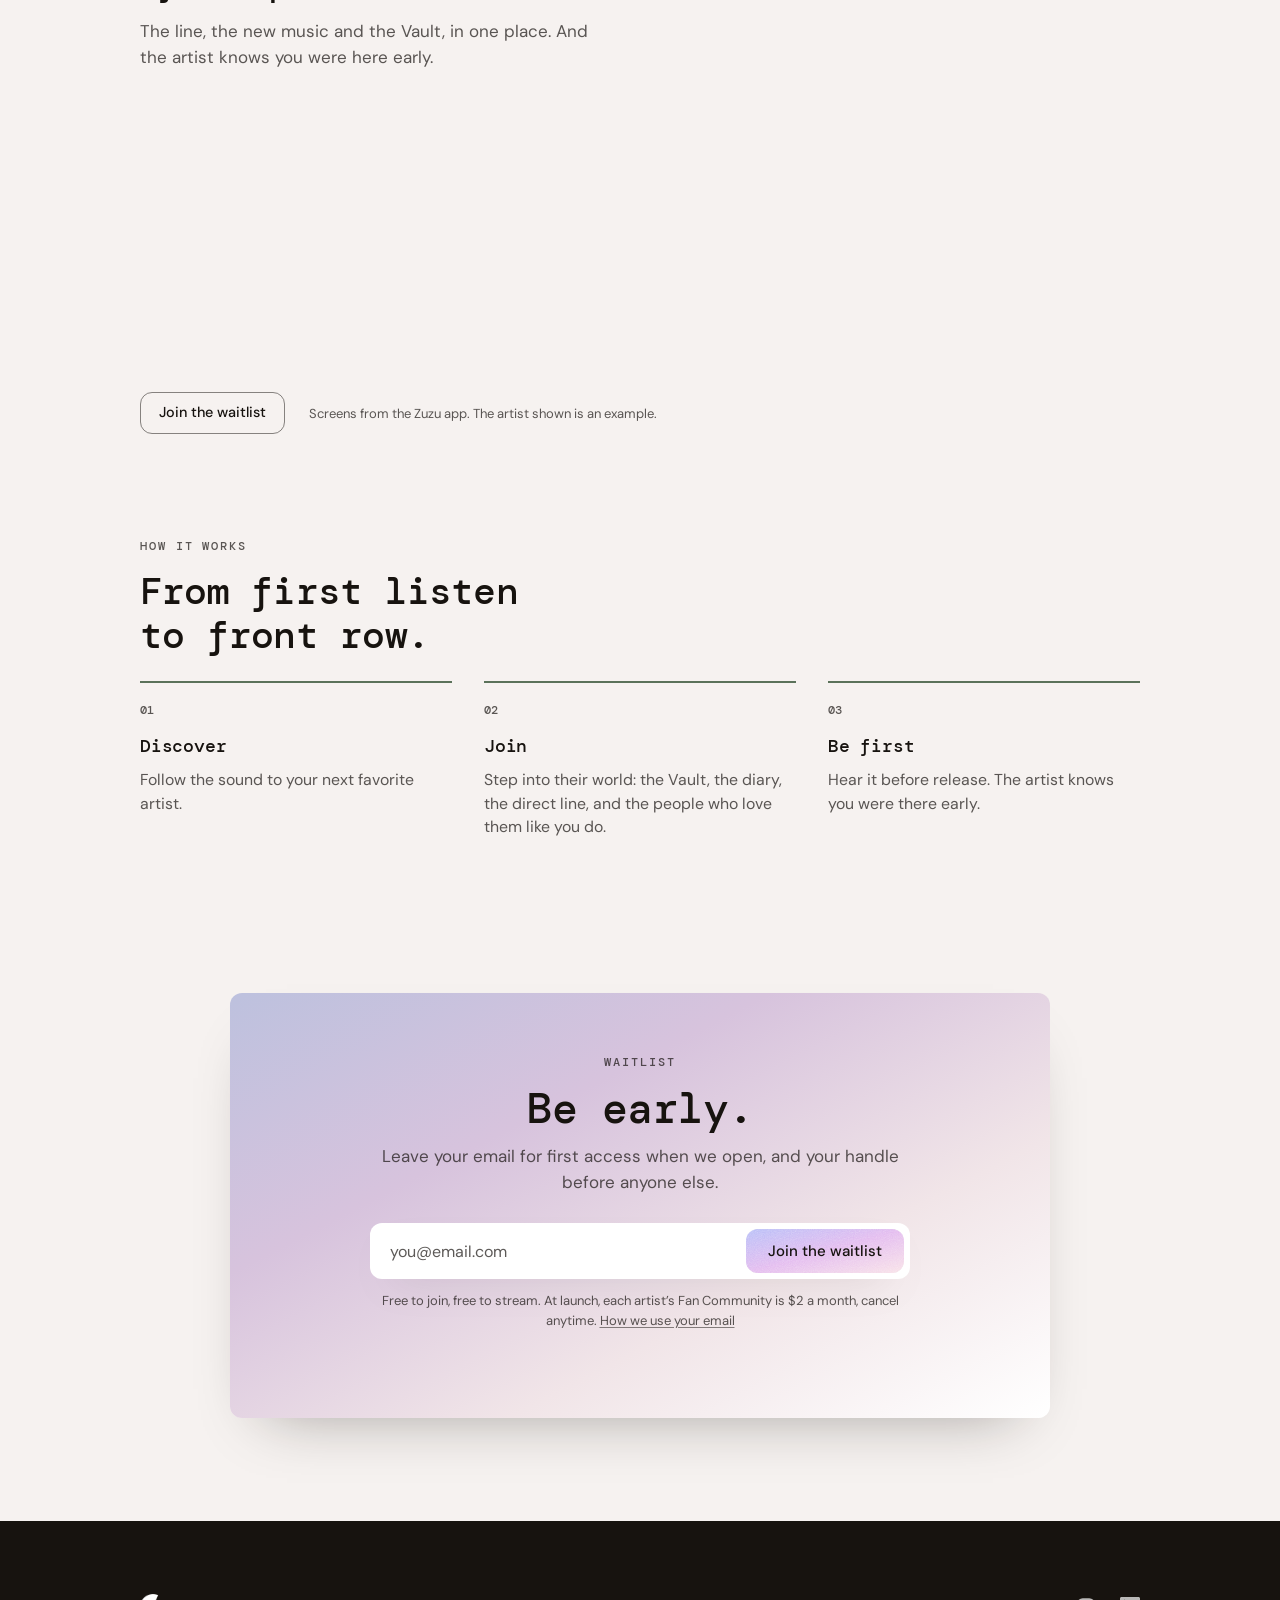
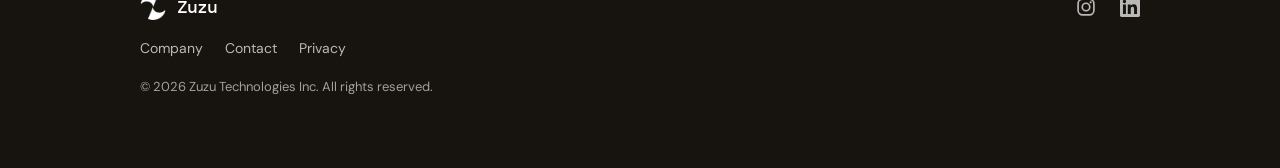
==== commit 94617ecc: "Hero: no Coming soon subline above the headline Co-Authored-By: Claude Opus 5.5 <noreply@anthropic.c" ====
--- a/index.html
+++ b/index.html
@@ -46,7 +46,7 @@
 
   <!-- The direct line screen is the hero on every width: in front of the artist profile on wide screens, right under the headline on phones. -->
   <link rel="preload" as="image" href="assets/shot-line.webp" />
-  <link rel="stylesheet" href="styles.css?v=202611241727" />
+  <link rel="stylesheet" href="styles.css?v=202611252139" />
 </head>
 <body data-role="fan">
   <a class="skip-link" href="#top">Skip to content</a>
@@ -83,10 +83,6 @@
     <section class="hero" aria-labelledby="hero-title">
       <div class="wrap hero__grid">
         <div class="hero__copy">
-          <p class="eyebrow">
-            <span class="r-fan">Coming soon · Free music for the fans who show up</span>
-            <span class="r-artist">Coming soon · For independent artists</span>
-          </p>
           <h1 class="hero__title" id="hero-title">
             <span class="r-artist">Your audience should<br class="hero__break" />belong to you.</span>
             <span class="r-fan">Get closer than<br class="hero__break" />a follow.</span>
@@ -471,6 +467,6 @@
     </div>
   </footer>
 
-  <script src="script.js?v=202611241727"></script>
+  <script src="script.js?v=202611252139"></script>
 </body>
 </html>
--- a/styles.css
+++ b/styles.css
@@ -246,15 +246,6 @@
   gap: clamp(32px, 5vw, 72px);
   align-items: center;
 }
-.eyebrow {
-  font-family: var(--mono);
-  font-weight: 500;
-  font-size: .75rem;
-  letter-spacing: .16em;
-  text-transform: uppercase;
-  color: var(--fg-70);                  /* on gradients, labels are Ink at 70% */
-  margin: 0 0 22px;
-}
 .hero__title {
   font-family: var(--mono);
   font-weight: 500;
@@ -304,7 +295,7 @@
   .hero { min-height: 0; align-items: flex-start; }
   .hero__grid { grid-template-columns: minmax(0, 1fr); row-gap: 0; }
   .hero__copy { display: contents; }
-  .hero .eyebrow, .hero__title, .hero__ledes { order: 1; }
+  .hero__title, .hero__ledes { order: 1; }
   .hero__ledes { margin-bottom: 0; }
   .hero .waitlist-form { display: none; }
   .hero__visual {
@@ -643,7 +634,6 @@
 @media (max-width: 480px) {
   .hero__title { font-size: clamp(1.6rem, 7.4vw, 2.1rem); line-height: 1.12; }
   .hero__lede  { font-size: 1rem; line-height: 1.45; }
-  .eyebrow     { font-size: .6875rem; margin-bottom: 14px; }
   .hero { padding-top: clamp(20px, 5vw, 36px); padding-bottom: clamp(24px, 6vw, 44px); }
   .waitlist-form__note { font-size: .75rem; }
 }
@@ -722,7 +712,6 @@
   animation: zz-word var(--text-dur) var(--fly) both;
   animation-delay: calc(.08s + var(--i, 0) * .07s);
 }
-.js-words .eyebrow { animation: zz-rise var(--text-dur) var(--fly) both; }
 .js-words .hero__ledes { animation: zz-rise var(--text-dur) var(--fly) .4s both; }
 .js-words .hero .waitlist-form { animation: zz-rise var(--text-dur) var(--fly) .52s both; }
 
@@ -751,7 +740,7 @@
 .panel:not([hidden]) .panel__shot.is-flown { animation: zz-rise var(--text-dur) var(--fly) both; }
 
 @media (prefers-reduced-motion: reduce) {
-  .js-words .hero__title, .hero__title .w, .js-words .eyebrow, .js-words .hero__ledes,
+  .js-words .hero__title, .hero__title .w, .js-words .hero__ledes,
   .js-words .hero .waitlist-form, .js-words .hero__shot--back, .js-words .hero__shot--front,
   .panel:not([hidden]) .panel__shot.is-flown { animation: none; opacity: 1; filter: none; transform: none; }
   .js-fly [data-fly] { opacity: 1; transform: none; }
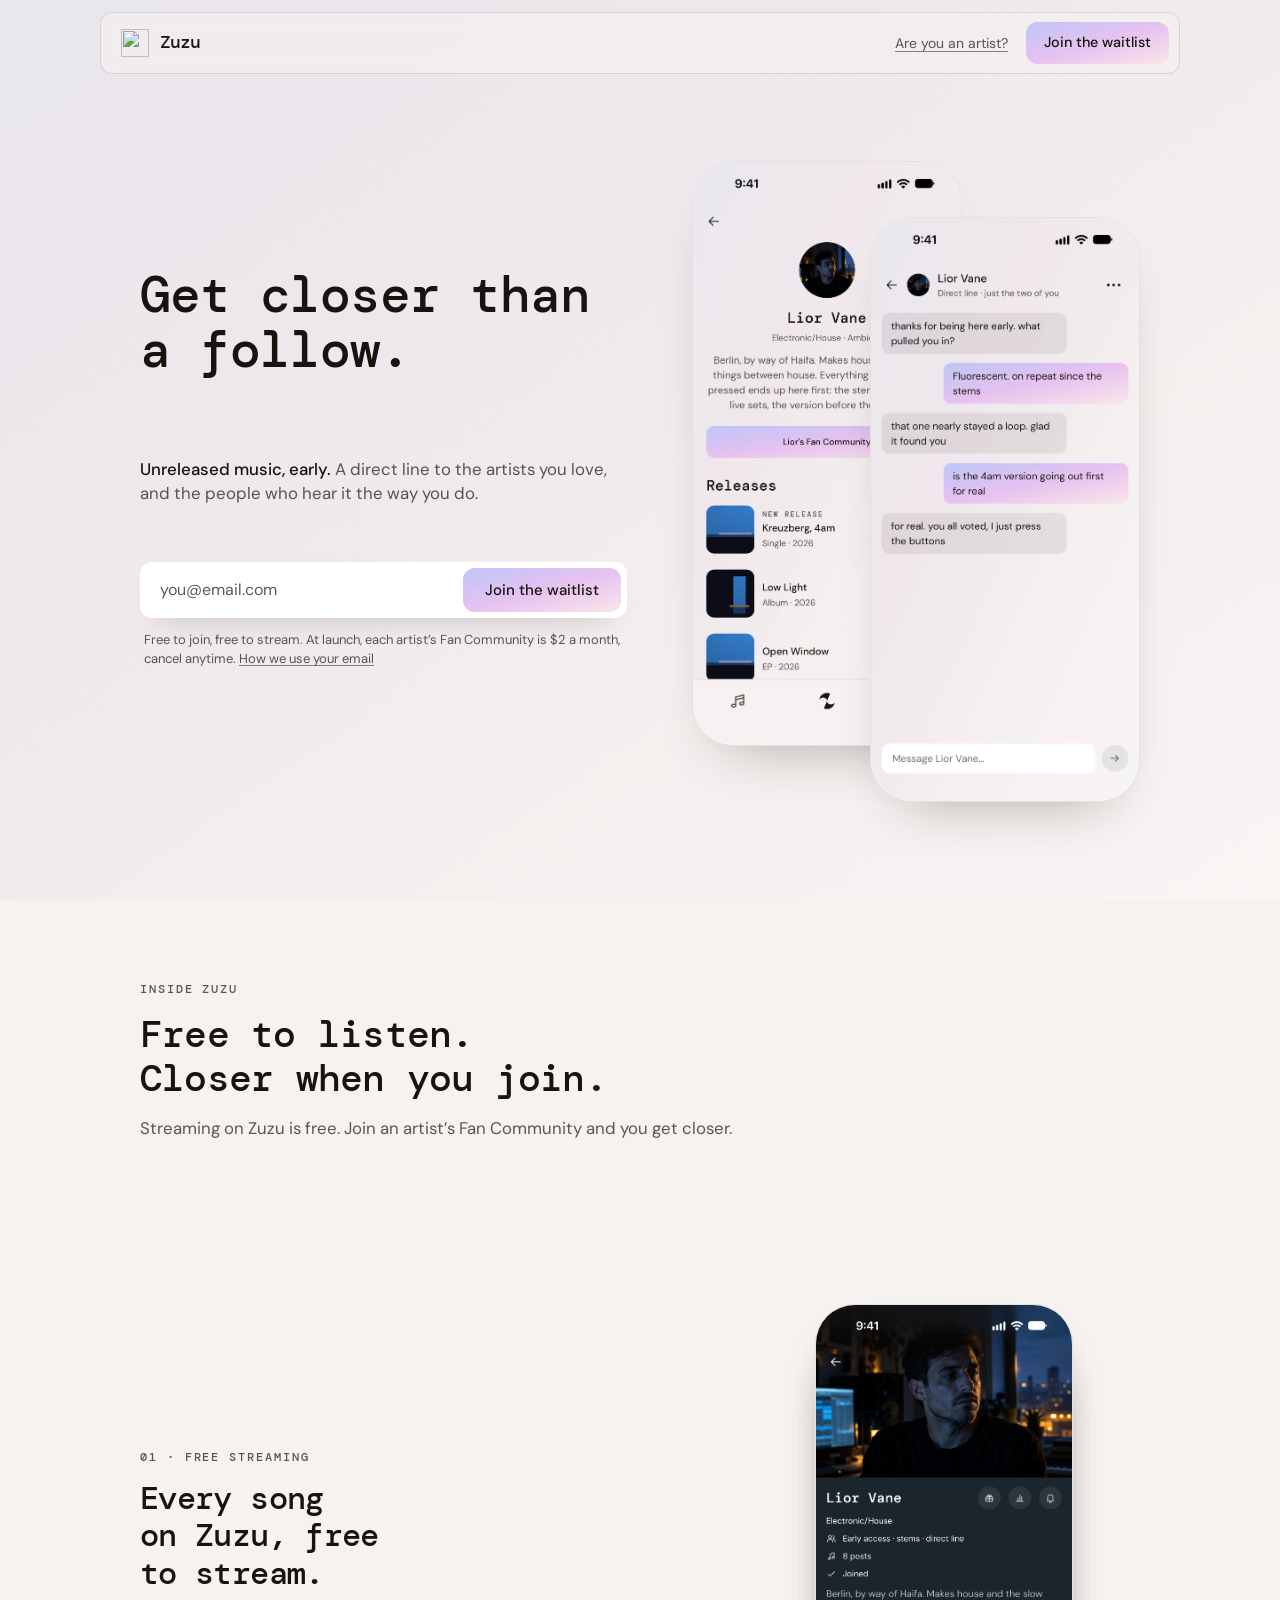
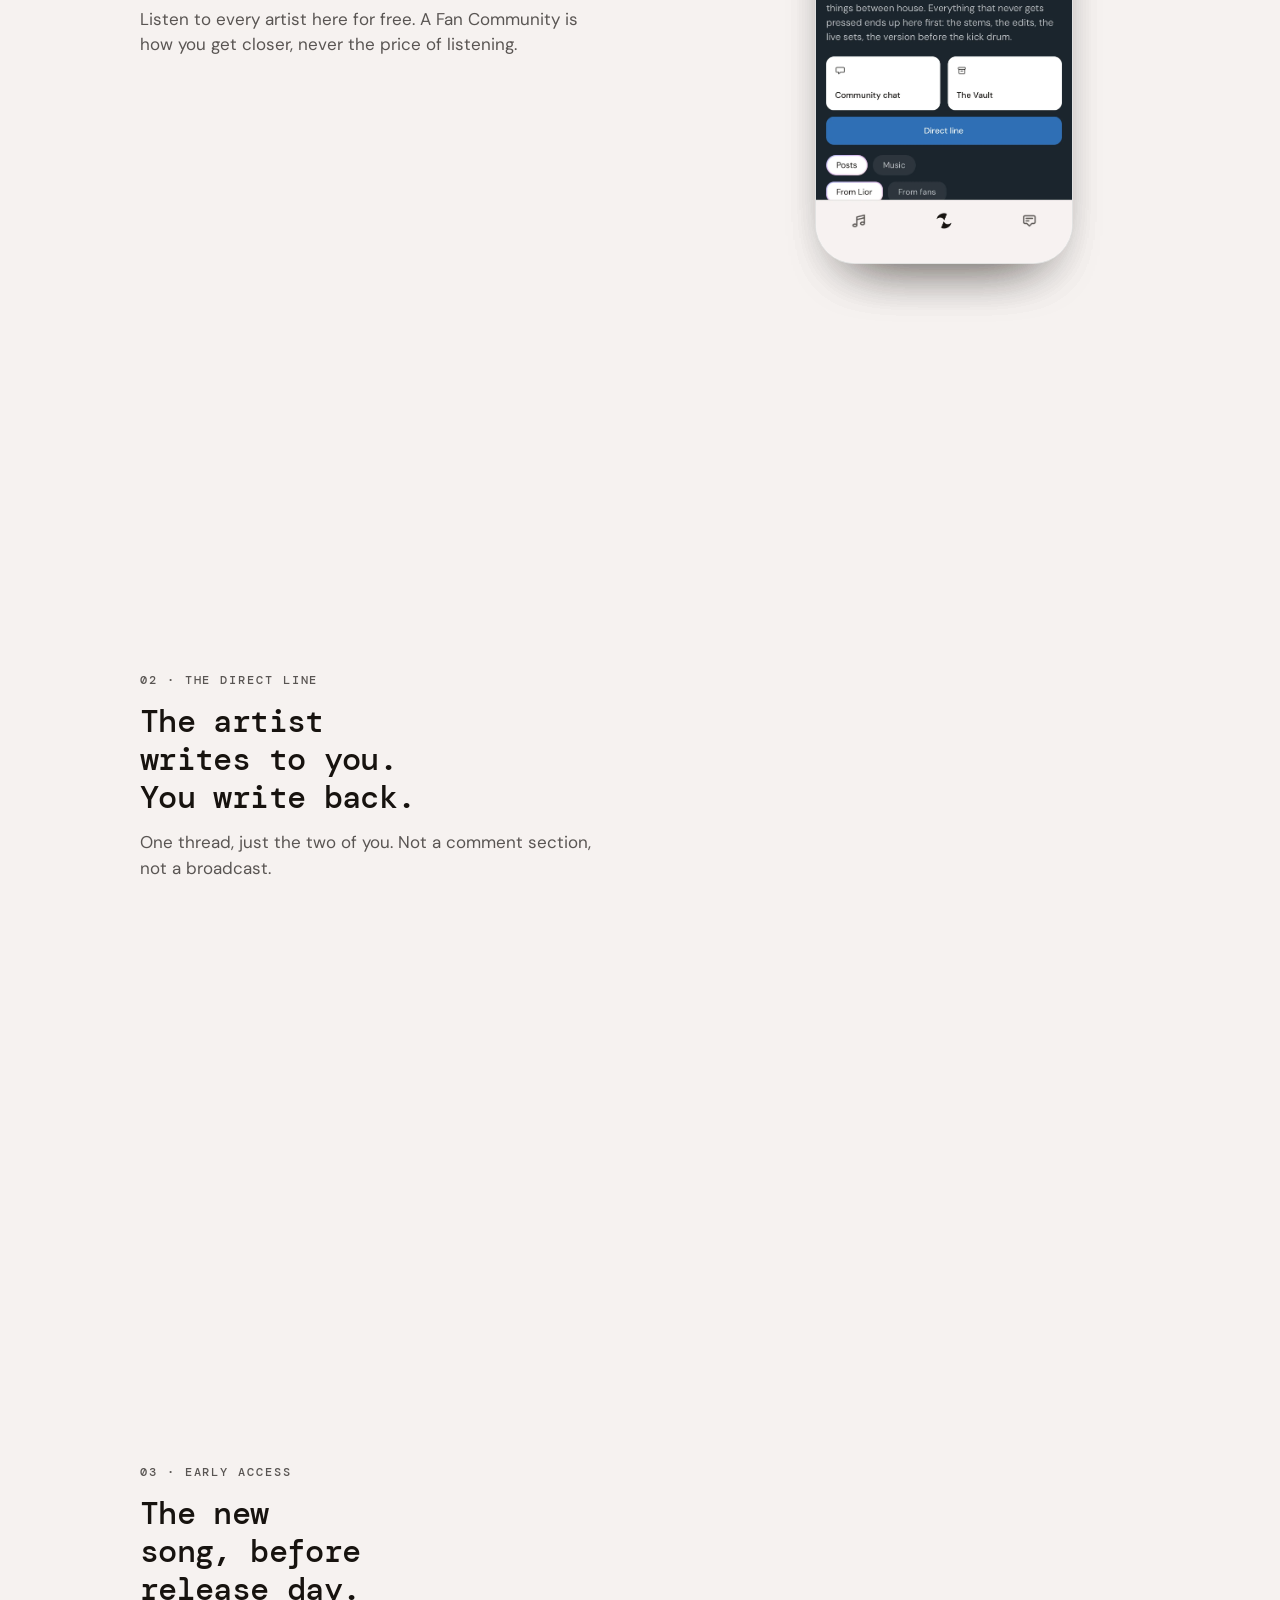
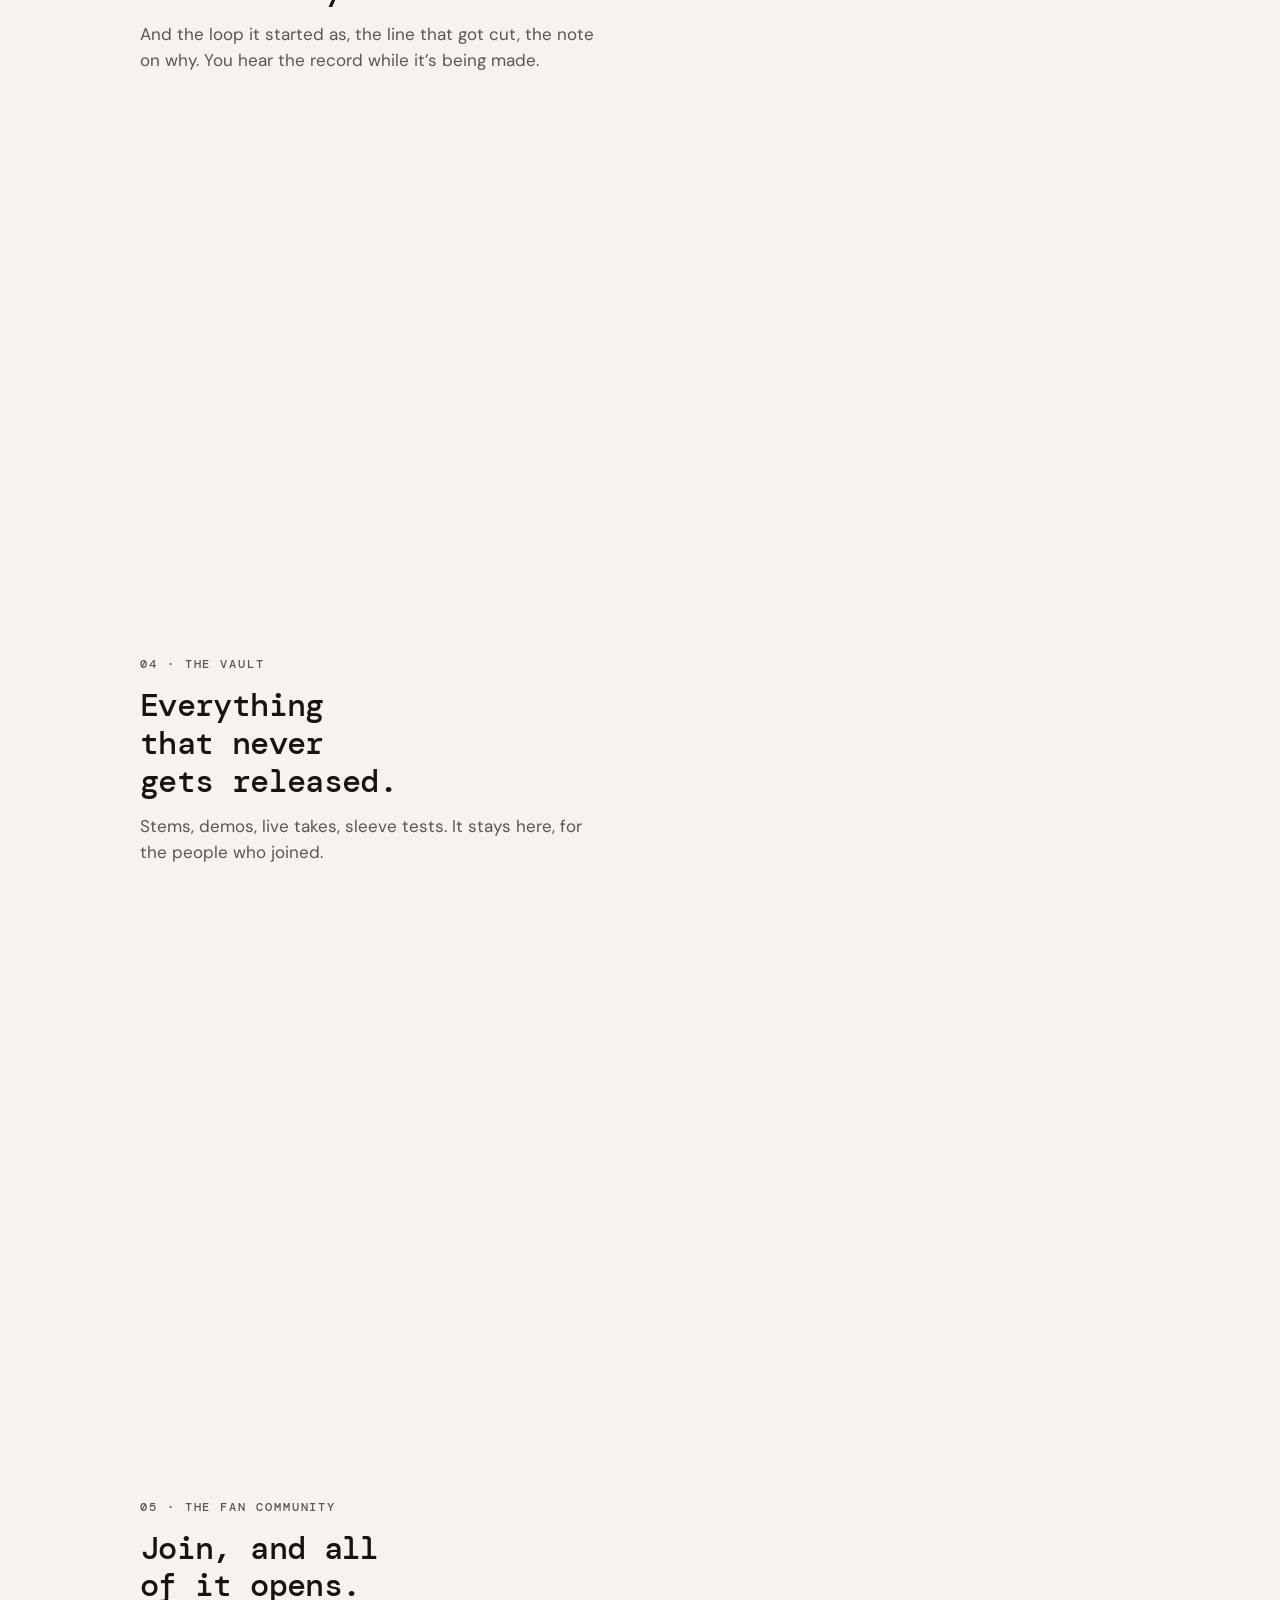
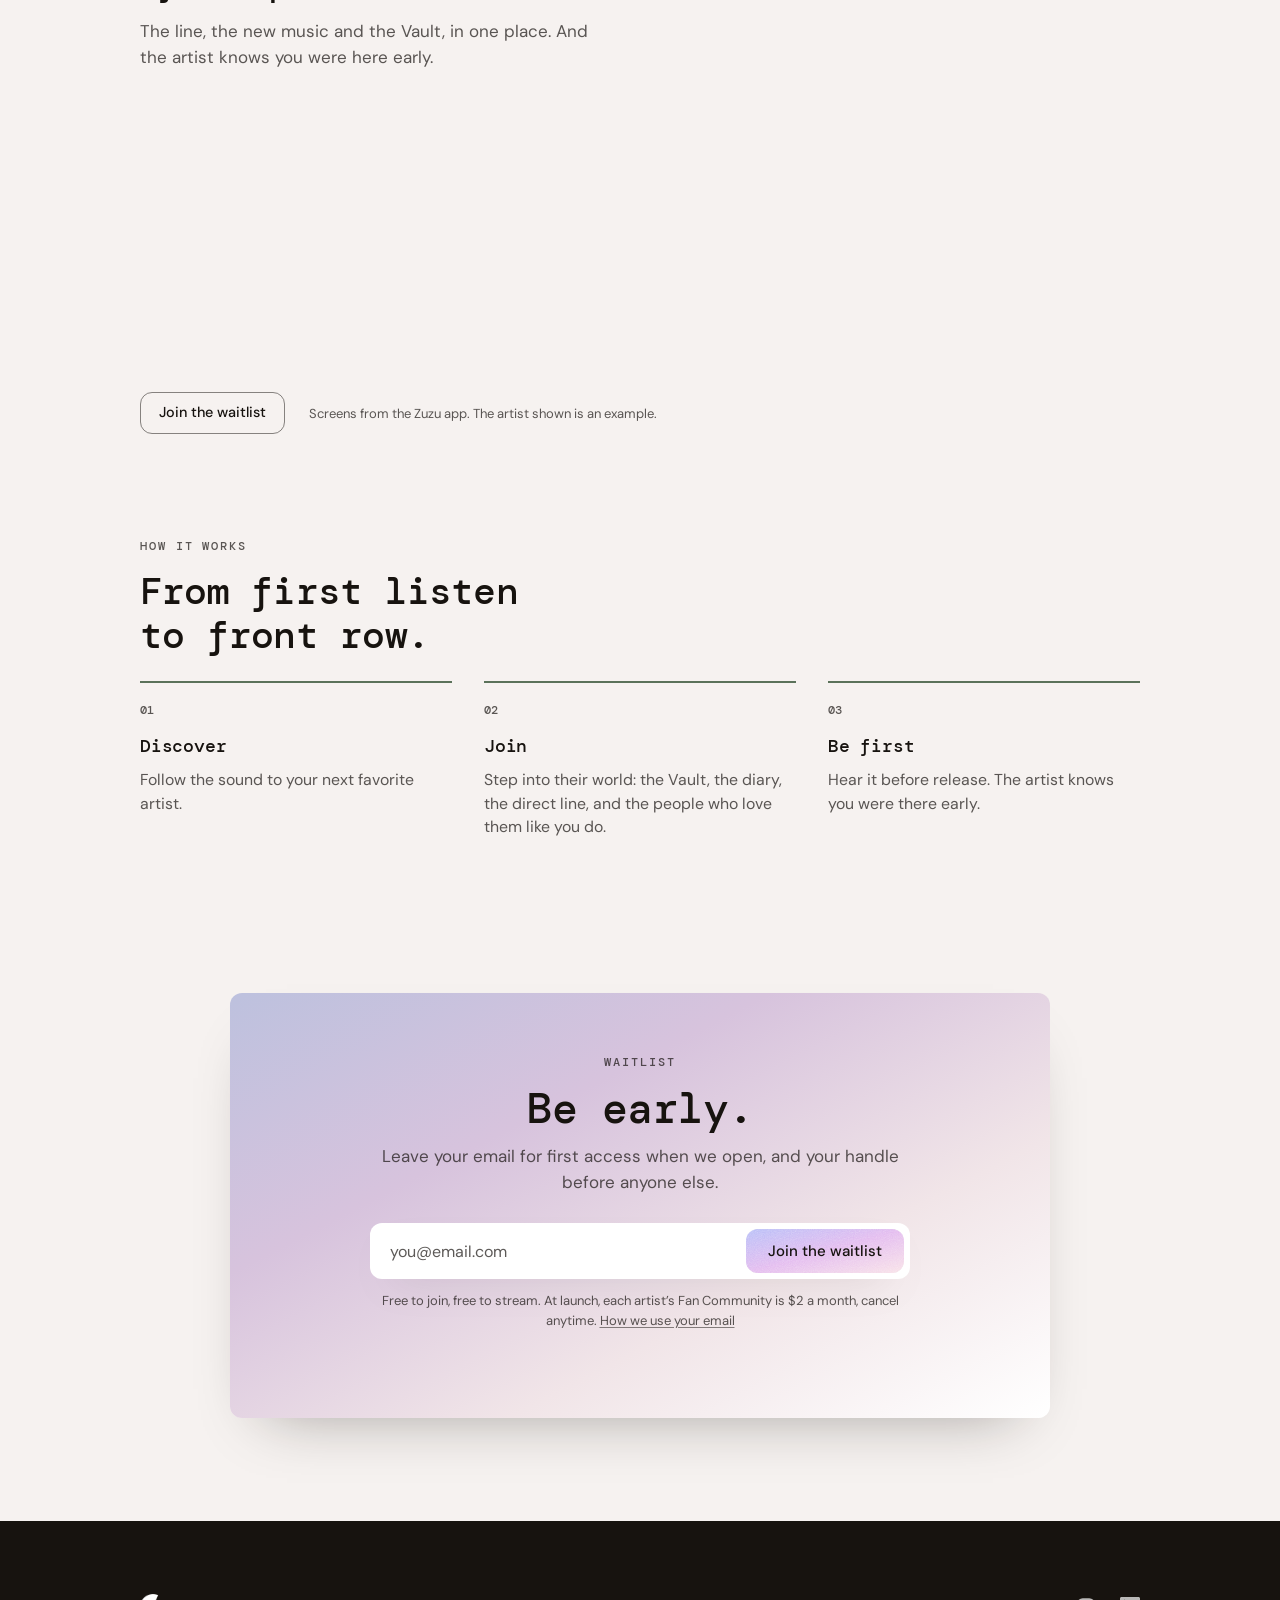
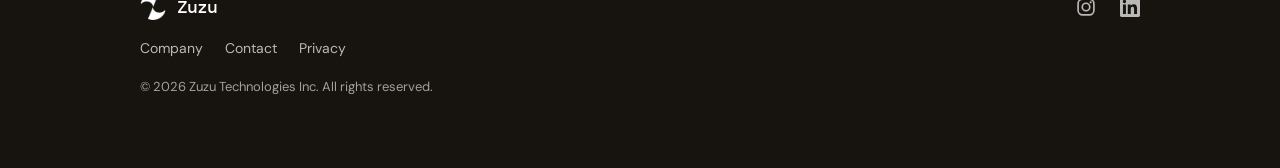
==== commit 2d9a53d7: "Fan screens from today's app: Music, the new Vault, the new bubbles Every phone screen on the fan vi" ====
--- a/index.html
+++ b/index.html
@@ -45,7 +45,7 @@
   </script>
 
   <!-- The direct line screen is the hero on every width: in front of the artist profile on wide screens, right under the headline on phones. -->
-  <link rel="preload" as="image" href="assets/shot-line.webp" />
+  <link rel="preload" as="image" href="assets/shot-line-2.webp" />
   <link rel="stylesheet" href="styles.css?v=202611252139" />
 </head>
 <body data-role="fan">
@@ -112,13 +112,13 @@
 
         <figure class="hero__visual">
           <!-- Fans: the direct line in front of the artist's profile. -->
-          <img class="hero__shot hero__shot--back shot r-fan" src="assets/shot-artist.webp" width="1206" height="2622"
+          <img class="hero__shot hero__shot--back shot r-fan" src="assets/shot-artist-2.webp" width="1206" height="2622"
                decoding="async" alt="" />
-          <img class="hero__shot hero__shot--front shot r-fan" src="assets/shot-line.webp" width="1206" height="2622"
+          <img class="hero__shot hero__shot--front shot r-fan" src="assets/shot-line-2.webp" width="1206" height="2622"
                fetchpriority="high" decoding="async"
                alt="The Zuzu app: a direct line between a fan and an artist, the artist asking what pulled you in. Behind it, the artist’s profile with their photo and releases." />
           <!-- Artists: what their people see. The room in front of the community page. -->
-          <img class="hero__shot hero__shot--back shot r-artist" src="assets/shot-community.webp" width="1206" height="2622"
+          <img class="hero__shot hero__shot--back shot r-artist" src="assets/shot-community-2.webp" width="1206" height="2622"
                loading="lazy" decoding="async" alt="" />
           <img class="hero__shot hero__shot--front shot r-artist" src="assets/shot-chat.webp" width="1206" height="2622"
                loading="lazy" decoding="async"
@@ -146,41 +146,41 @@
               <p class="label beat__label">01 · Free streaming</p>
               <h3 class="beat__title">Every song on Zuzu, free to stream.</h3>
               <p class="beat__text">Listen to every artist here for free. A Fan Community is how you get closer, never the price of listening.</p>
-              <img class="beat__shot shot" data-fly src="assets/shot-stream.webp" width="1206" height="2622" loading="lazy" decoding="async" alt="The Zuzu player with a song playing: its cover, the time bar, and play, skip and repeat controls." />
+              <img class="beat__shot shot" data-fly src="assets/shot-music.webp" width="1206" height="2622" loading="lazy" decoding="async" alt="The Zuzu Music page: records to jump back into, and a card of the artists that one artist’s fans are also into." />
             </article>
             <article class="beat" data-beat="2" data-reveal>
               <p class="label beat__label">02 · The direct line</p>
               <h3 class="beat__title">The artist writes to you. You write back.</h3>
               <p class="beat__text">One thread, just the two of you. Not a comment section, not a broadcast.</p>
-              <img class="beat__shot shot" data-fly src="assets/shot-line.webp" width="1206" height="2622" loading="lazy" decoding="async" alt="A direct line thread between a fan and an artist: the artist asks what pulled you in, and answers which version goes out first." />
+              <img class="beat__shot shot" data-fly src="assets/shot-line-2.webp" width="1206" height="2622" loading="lazy" decoding="async" alt="A direct line thread between a fan and an artist: the artist asks what pulled you in, and answers which version goes out first." />
             </article>
             <article class="beat" data-beat="3" data-reveal>
               <p class="label beat__label">03 · Early access</p>
               <h3 class="beat__title">The new song, before release day.</h3>
               <p class="beat__text">And the loop it started as, the line that got cut, the note on why. You hear the record while it’s being made.</p>
-              <img class="beat__shot shot" data-fly src="assets/shot-diary.webp" width="1206" height="2622" loading="lazy" decoding="async" alt="A song diary: a voice note of the first loop with its waveform, a note on why the kick comes in late, and the finished song marked yours now, everyone else on release day." />
+              <img class="beat__shot shot" data-fly src="assets/shot-vault-song.webp" width="1206" height="2622" loading="lazy" decoding="async" alt="An artist’s Vault by song: how one song got made, from a voice memo of the loop before it was a song to a photo of the desk at 4am." />
             </article>
             <article class="beat" data-beat="4" data-reveal>
               <p class="label beat__label">04 · The Vault</p>
               <h3 class="beat__title">Everything that never gets released.</h3>
               <p class="beat__text">Stems, demos, live takes, sleeve tests. It stays here, for the people who joined.</p>
-              <img class="beat__shot shot" data-fly src="assets/shot-vault.webp" width="1206" height="2622" loading="lazy" decoding="async" alt="An artist’s Vault, filtered by demos, voice memos, photos and live: a sleeve test, stems, a live set, a photo of the desk, a session photo and a voice memo." />
+              <img class="beat__shot shot" data-fly src="assets/shot-vault-2.webp" width="1206" height="2622" loading="lazy" decoding="async" alt="An artist’s Vault as their files, by song or by kind: a sleeve test photo and a demo with its waveform." />
             </article>
             <article class="beat" data-beat="5" data-reveal>
               <p class="label beat__label">05 · The Fan Community</p>
               <h3 class="beat__title">Join, and all of it opens.</h3>
               <p class="beat__text">The line, the new music and the Vault, in one place. And the artist knows you were here early.</p>
-              <img class="beat__shot shot" data-fly src="assets/shot-community.webp" width="1206" height="2622" loading="lazy" decoding="async" alt="An artist’s Fan Community in the Zuzu app, under the artist’s photo and marked Joined: early access, stems and a direct line, with doors to the community chat, the Vault and the direct line." />
+              <img class="beat__shot shot" data-fly src="assets/shot-community-2.webp" width="1206" height="2622" loading="lazy" decoding="async" alt="An artist’s Fan Community in the Zuzu app, under the artist’s photo and marked Joined: early access, stems and a direct line, with doors to the community chat, the Vault and the direct line." />
             </article>
           </div>
 
           <div class="story__stage" aria-hidden="true">
             <div class="stage" data-stage data-fly>
-              <img class="stage__shot shot is-active" data-shot="1" src="assets/shot-stream.webp" width="1206" height="2622" loading="lazy" decoding="async" alt="" />
-              <img class="stage__shot shot" data-shot="2" src="assets/shot-line.webp" width="1206" height="2622" loading="lazy" decoding="async" alt="" />
-              <img class="stage__shot shot" data-shot="3" src="assets/shot-diary.webp" width="1206" height="2622" loading="lazy" decoding="async" alt="" />
-              <img class="stage__shot shot" data-shot="4" src="assets/shot-vault.webp" width="1206" height="2622" loading="lazy" decoding="async" alt="" />
-              <img class="stage__shot shot" data-shot="5" src="assets/shot-community.webp" width="1206" height="2622" loading="lazy" decoding="async" alt="" />
+              <img class="stage__shot shot is-active" data-shot="1" src="assets/shot-music.webp" width="1206" height="2622" loading="lazy" decoding="async" alt="" />
+              <img class="stage__shot shot" data-shot="2" src="assets/shot-line-2.webp" width="1206" height="2622" loading="lazy" decoding="async" alt="" />
+              <img class="stage__shot shot" data-shot="3" src="assets/shot-vault-song.webp" width="1206" height="2622" loading="lazy" decoding="async" alt="" />
+              <img class="stage__shot shot" data-shot="4" src="assets/shot-vault-2.webp" width="1206" height="2622" loading="lazy" decoding="async" alt="" />
+              <img class="stage__shot shot" data-shot="5" src="assets/shot-community-2.webp" width="1206" height="2622" loading="lazy" decoding="async" alt="" />
             </div>
           </div>
         </div>
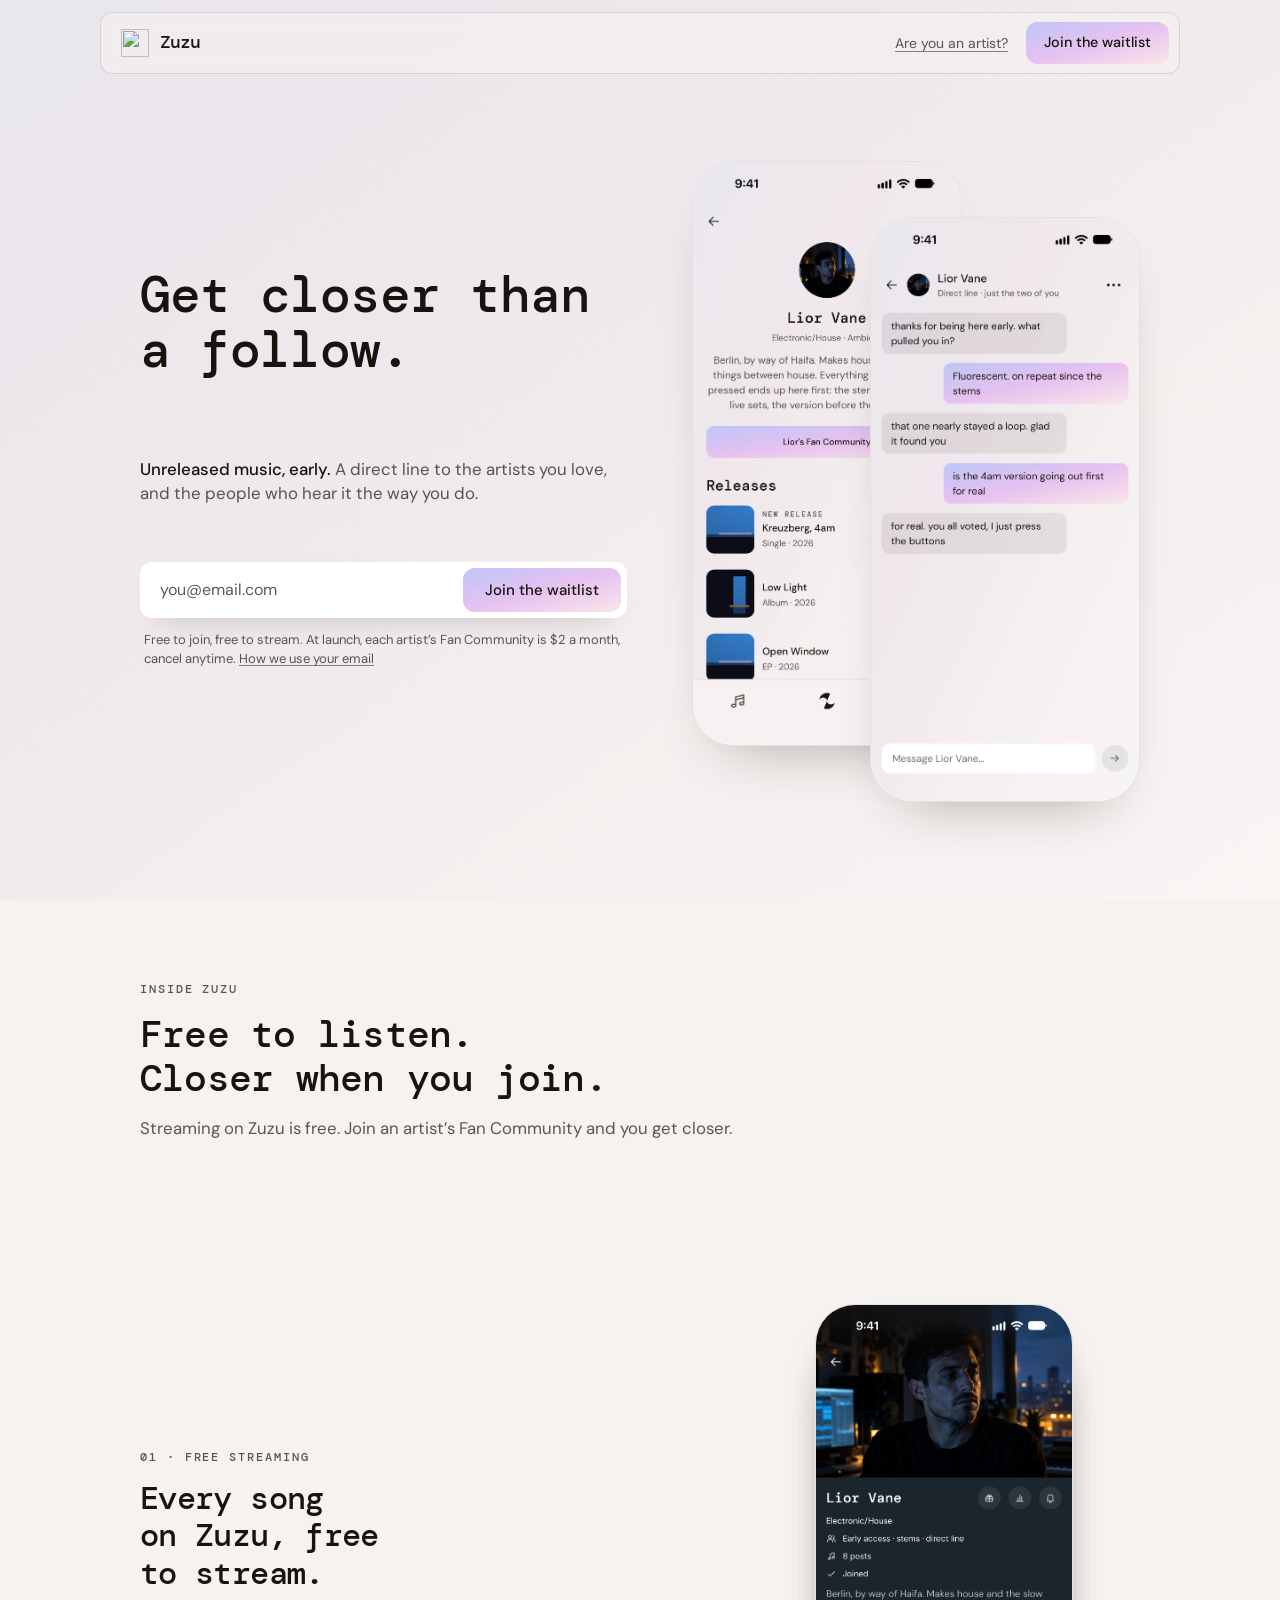
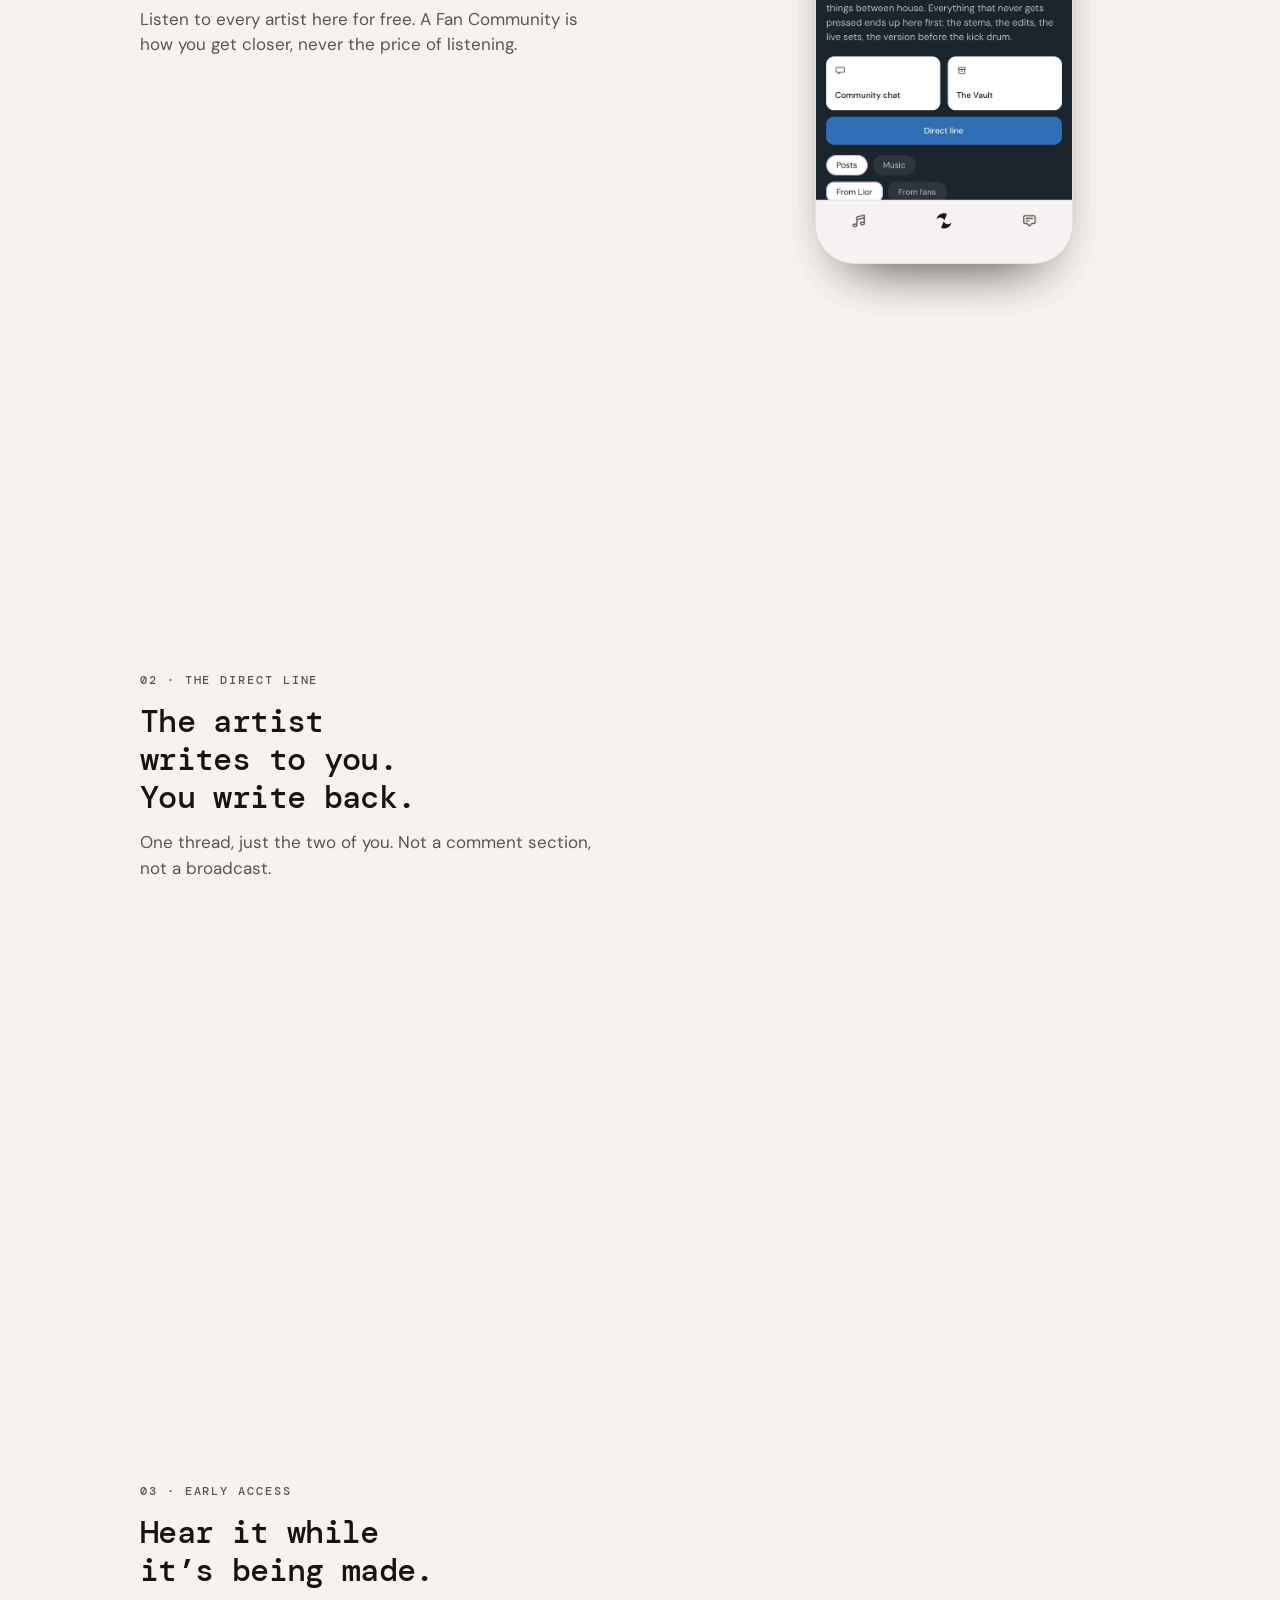
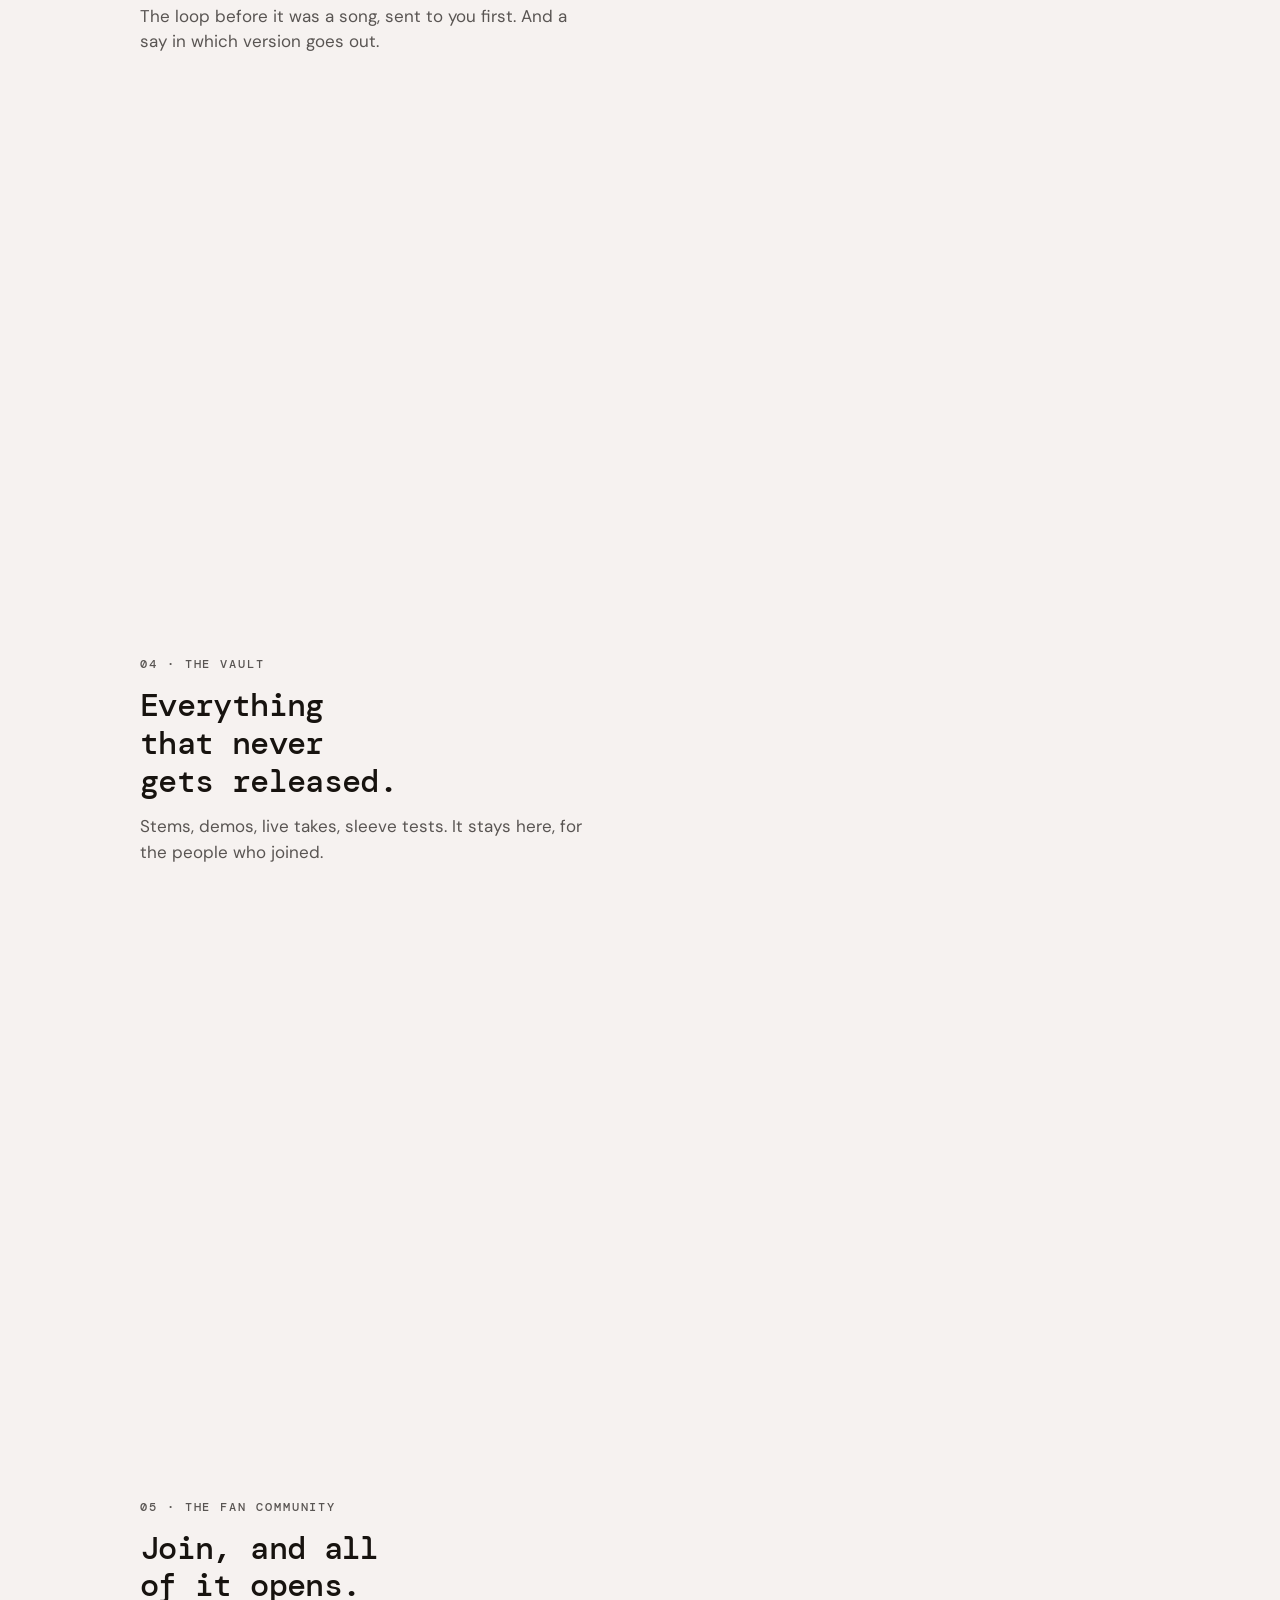
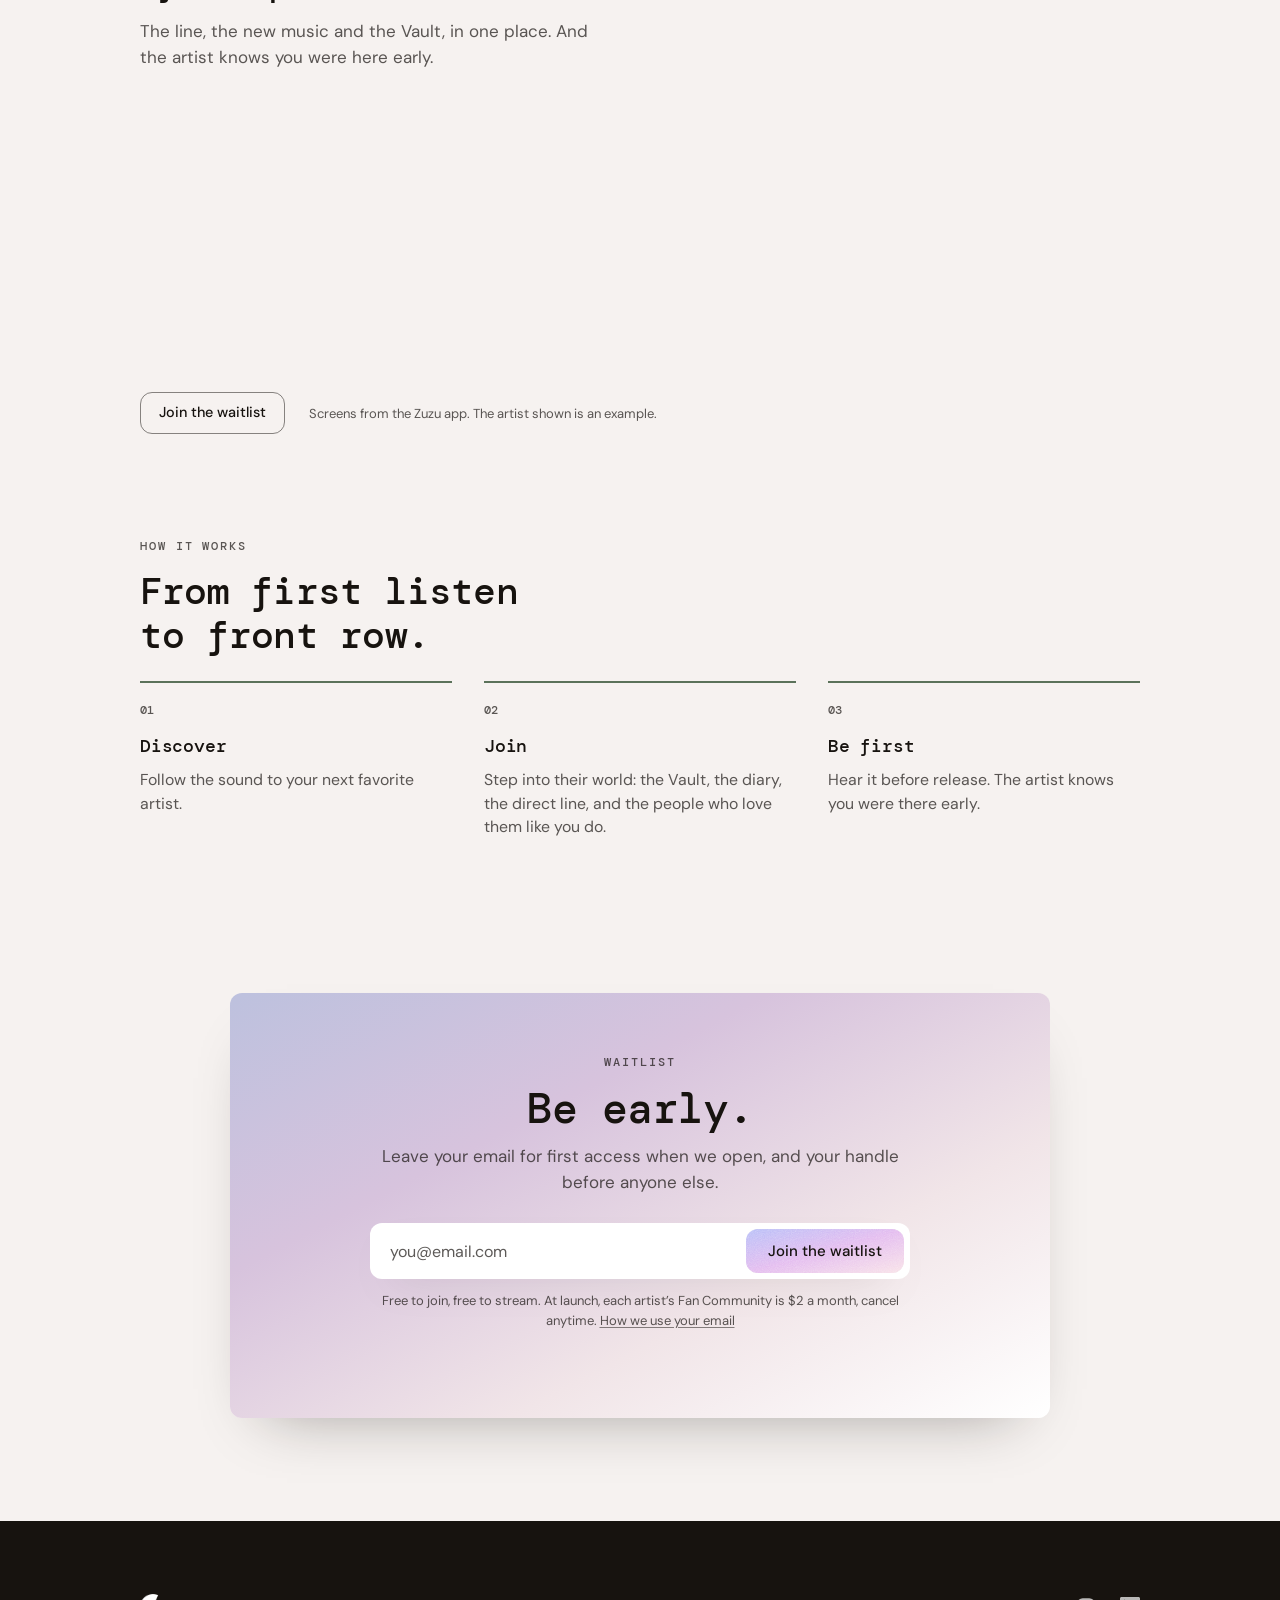
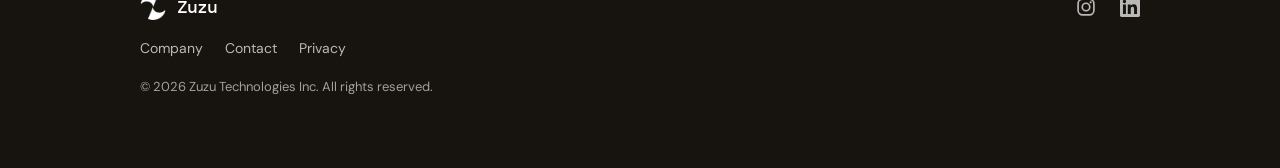
==== commit 8b41f966: "Beat 03: the Feed (a voice note of the loop, a poll on which edit goes first), not a second Vault Co" ====
--- a/index.html
+++ b/index.html
@@ -120,7 +120,7 @@
           <!-- Artists: what their people see. The room in front of the community page. -->
           <img class="hero__shot hero__shot--back shot r-artist" src="assets/shot-community-2.webp" width="1206" height="2622"
                loading="lazy" decoding="async" alt="" />
-          <img class="hero__shot hero__shot--front shot r-artist" src="assets/shot-chat.webp" width="1206" height="2622"
+          <img class="hero__shot hero__shot--front shot r-artist" src="assets/shot-chat-2.webp" width="1206" height="2622"
                loading="lazy" decoding="async"
                alt="The Zuzu app as fans see it: a community chat with the artist answering in it. Behind it, the artist’s Fan Community page." />
         </figure>
@@ -156,9 +156,9 @@
             </article>
             <article class="beat" data-beat="3" data-reveal>
               <p class="label beat__label">03 · Early access</p>
-              <h3 class="beat__title">The new song, before release day.</h3>
-              <p class="beat__text">And the loop it started as, the line that got cut, the note on why. You hear the record while it’s being made.</p>
-              <img class="beat__shot shot" data-fly src="assets/shot-vault-song.webp" width="1206" height="2622" loading="lazy" decoding="async" alt="An artist’s Vault by song: how one song got made, from a voice memo of the loop before it was a song to a photo of the desk at 4am." />
+              <h3 class="beat__title">Hear it while it’s being made.</h3>
+              <p class="beat__text">The loop before it was a song, sent to you first. And a say in which version goes out.</p>
+              <img class="beat__shot shot" data-fly src="assets/shot-feed.webp" width="1206" height="2622" loading="lazy" decoding="async" alt="The Feed in the Zuzu app: an artist sends the loop as a voice note so you hear it before anyone, and asks which edit goes out first." />
             </article>
             <article class="beat" data-beat="4" data-reveal>
               <p class="label beat__label">04 · The Vault</p>
@@ -178,7 +178,7 @@
             <div class="stage" data-stage data-fly>
               <img class="stage__shot shot is-active" data-shot="1" src="assets/shot-music.webp" width="1206" height="2622" loading="lazy" decoding="async" alt="" />
               <img class="stage__shot shot" data-shot="2" src="assets/shot-line-2.webp" width="1206" height="2622" loading="lazy" decoding="async" alt="" />
-              <img class="stage__shot shot" data-shot="3" src="assets/shot-vault-song.webp" width="1206" height="2622" loading="lazy" decoding="async" alt="" />
+              <img class="stage__shot shot" data-shot="3" src="assets/shot-feed.webp" width="1206" height="2622" loading="lazy" decoding="async" alt="" />
               <img class="stage__shot shot" data-shot="4" src="assets/shot-vault-2.webp" width="1206" height="2622" loading="lazy" decoding="async" alt="" />
               <img class="stage__shot shot" data-shot="5" src="assets/shot-community-2.webp" width="1206" height="2622" loading="lazy" decoding="async" alt="" />
             </div>
@@ -278,7 +278,7 @@
               <p class="panel__text">Who joined, who’s listening, what’s playing and what you’ve earned. Hide the counts when you’d rather not look.</p>
             </div>
             <div class="panel__frame">
-              <img class="panel__shot shot" data-fly src="assets/studio-dashboard.webp" width="2560" height="1600" loading="lazy" decoding="async" alt="The Zuzu Studio dashboard: people who joined, listeners, plays, revenue and gifts, monthly plays, the community’s growth, recent activity and top tracks." />
+              <img class="panel__shot shot" data-fly src="assets/studio-dashboard-2.webp" width="2560" height="1600" loading="lazy" decoding="async" alt="The Zuzu Studio dashboard: people who joined, listeners, plays, revenue and gifts, monthly plays, the community’s growth, recent activity and top tracks." />
             </div>
           </div>
           <div class="panel" role="tabpanel" id="panel-audience" aria-labelledby="tab-audience">
@@ -287,7 +287,7 @@
               <p class="panel__text">Listeners grouped by how they listen, where they are and what they play. Message any group from here.</p>
             </div>
             <div class="panel__frame">
-              <img class="panel__shot shot" data-fly src="assets/studio-audience.webp" width="2560" height="1600" loading="lazy" decoding="async" alt="Studio Audience: listeners, streams, saves and people who joined over twelve months, with top songs, sources of streams and audience segments." />
+              <img class="panel__shot shot" data-fly src="assets/studio-audience-2.webp" width="2560" height="1600" loading="lazy" decoding="async" alt="Studio Audience: listeners, streams, saves and people who joined over twelve months, with top songs, sources of streams and audience segments." />
             </div>
           </div>
           <div class="panel" role="tabpanel" id="panel-room" aria-labelledby="tab-room">
@@ -296,7 +296,7 @@
               <p class="panel__text">The same room your people are in, from your desk. Drop in whenever.</p>
             </div>
             <div class="panel__frame">
-              <img class="panel__shot shot" data-fly src="assets/studio-room.webp" width="2560" height="1600" loading="lazy" decoding="async" alt="The Studio inbox showing the community room, with fans talking and the artist answering, and direct line requests beside it." />
+              <img class="panel__shot shot" data-fly src="assets/studio-room-2.webp" width="2560" height="1600" loading="lazy" decoding="async" alt="The Studio inbox showing the community room, with fans talking and the artist answering, and direct line requests beside it." />
             </div>
           </div>
           <div class="panel" role="tabpanel" id="panel-lines" aria-labelledby="tab-lines">
@@ -305,7 +305,7 @@
               <p class="panel__text">One thread each, and nothing you didn’t open.</p>
             </div>
             <div class="panel__frame">
-              <img class="panel__shot shot" data-fly src="assets/studio-lines.webp" width="2560" height="1600" loading="lazy" decoding="async" alt="Studio direct lines: a list of open lines with each fan’s last message, and the thread beside it." />
+              <img class="panel__shot shot" data-fly src="assets/studio-lines-2.webp" width="2560" height="1600" loading="lazy" decoding="async" alt="Studio direct lines: a list of open lines with each fan’s last message, and the thread beside it." />
             </div>
           </div>
           <div class="panel" role="tabpanel" id="panel-music" aria-labelledby="tab-music">
@@ -314,7 +314,7 @@
               <p class="panel__text">Records, songs and drafts, lossless in. Publish when it’s ready.</p>
             </div>
             <div class="panel__frame">
-              <img class="panel__shot shot" data-fly src="assets/studio-music.webp" width="2560" height="1600" loading="lazy" decoding="async" alt="Studio My Music: an album and an EP with their tracks, each published or draft, and an upload button." />
+              <img class="panel__shot shot" data-fly src="assets/studio-music-2.webp" width="2560" height="1600" loading="lazy" decoding="async" alt="Studio My Music: an album and an EP with their tracks, each published or draft, and an upload button." />
             </div>
           </div>
           <div class="panel" role="tabpanel" id="panel-vault" aria-labelledby="tab-vault">
@@ -323,7 +323,7 @@
               <p class="panel__text">Demos, voice notes, photos and live takes, with the Song Diary beside each track.</p>
             </div>
             <div class="panel__frame">
-              <img class="panel__shot shot" data-fly src="assets/studio-vault.webp" width="2560" height="1600" loading="lazy" decoding="async" alt="The Studio Vault: pieces linked to songs and marked Vault or Diary, with a diary panel for one track." />
+              <img class="panel__shot shot" data-fly src="assets/studio-vault-2.webp" width="2560" height="1600" loading="lazy" decoding="async" alt="The Studio Vault: files linked to songs and marked Vault or Diary, with a diary panel for one track." />
             </div>
           </div>
           <div class="panel" role="tabpanel" id="panel-live" aria-labelledby="tab-live">
@@ -332,7 +332,7 @@
               <p class="panel__text">Studio runs the room; your phone is the camera. A free preview, then your people.</p>
             </div>
             <div class="panel__frame">
-              <img class="panel__shot shot" data-fly src="assets/studio-live.webp" width="2560" height="1600" loading="lazy" decoding="async" alt="Studio Go Live: pair your phone, set a title and type, choose a free preview, go live now or schedule." />
+              <img class="panel__shot shot" data-fly src="assets/studio-live-2.webp" width="2560" height="1600" loading="lazy" decoding="async" alt="Studio Go Live: pair your phone, set a title and type, choose a free preview, go live now or schedule." />
             </div>
           </div>
         </div>
